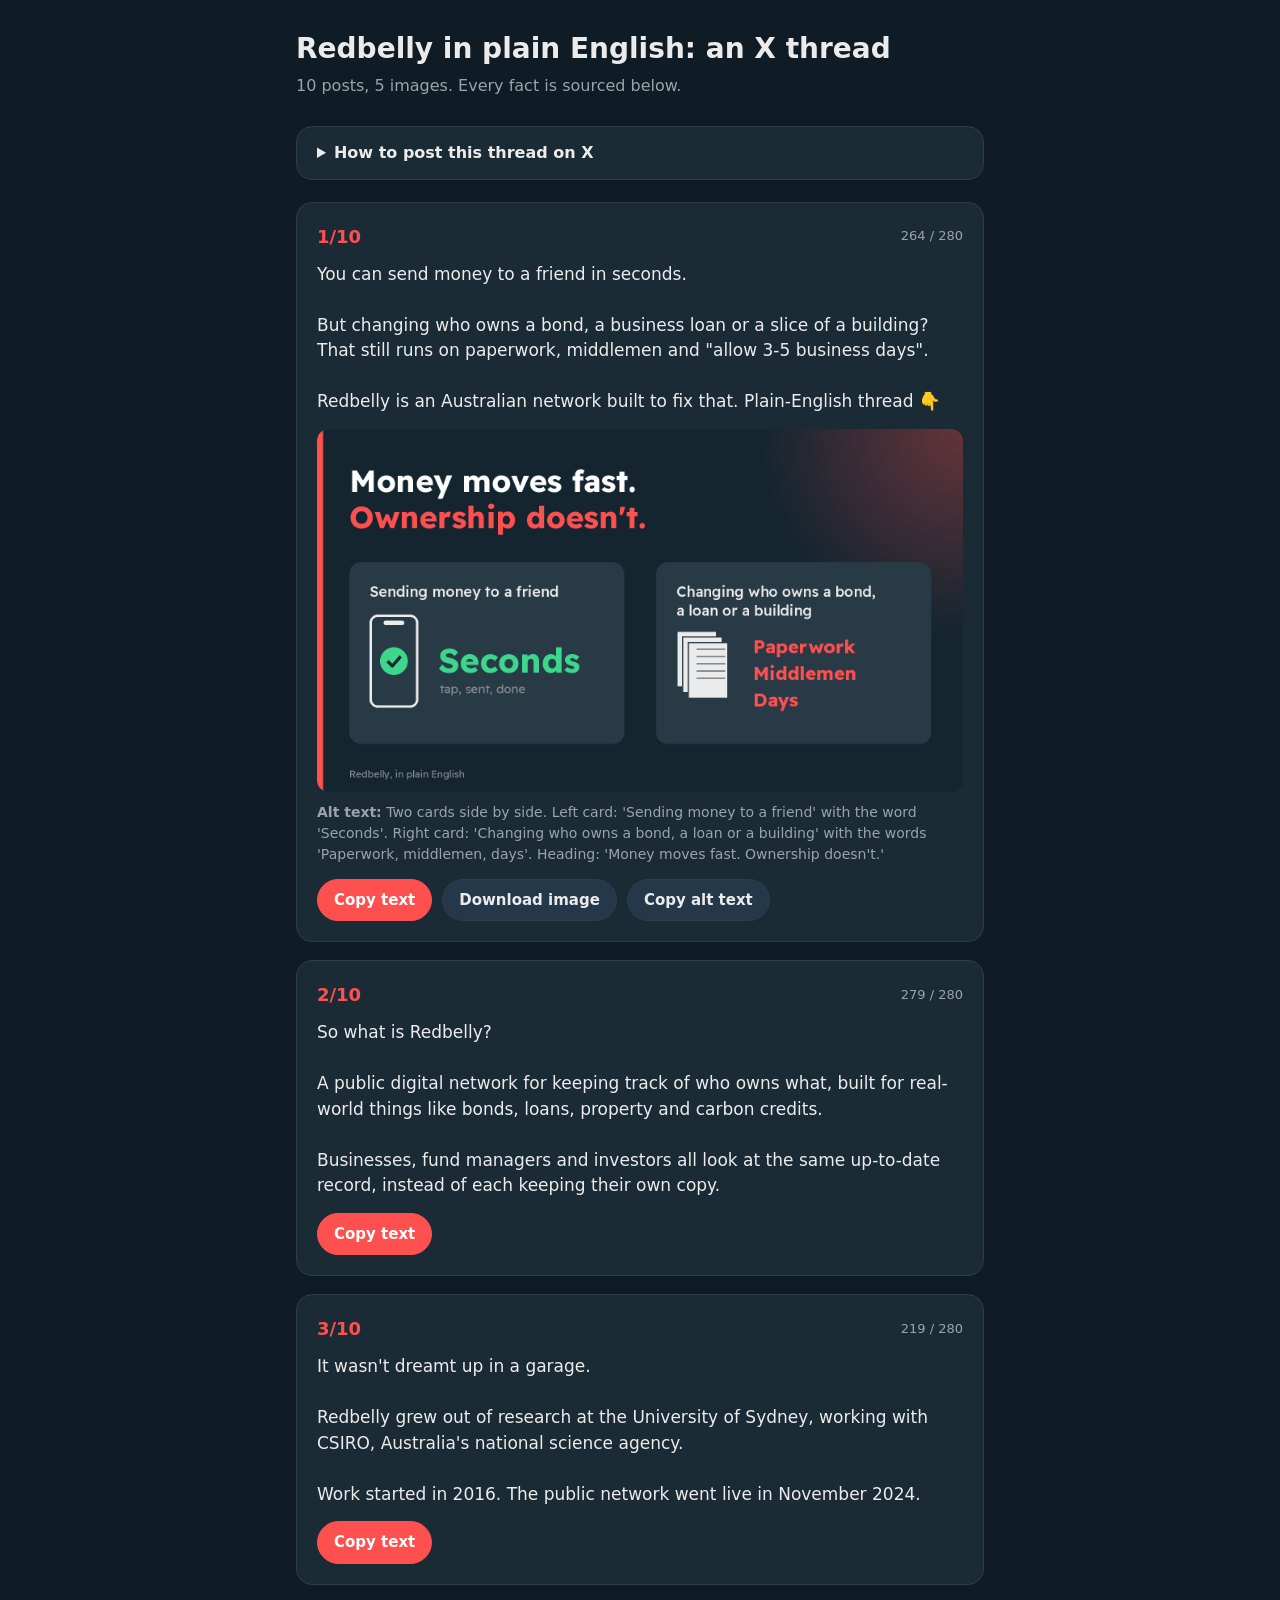
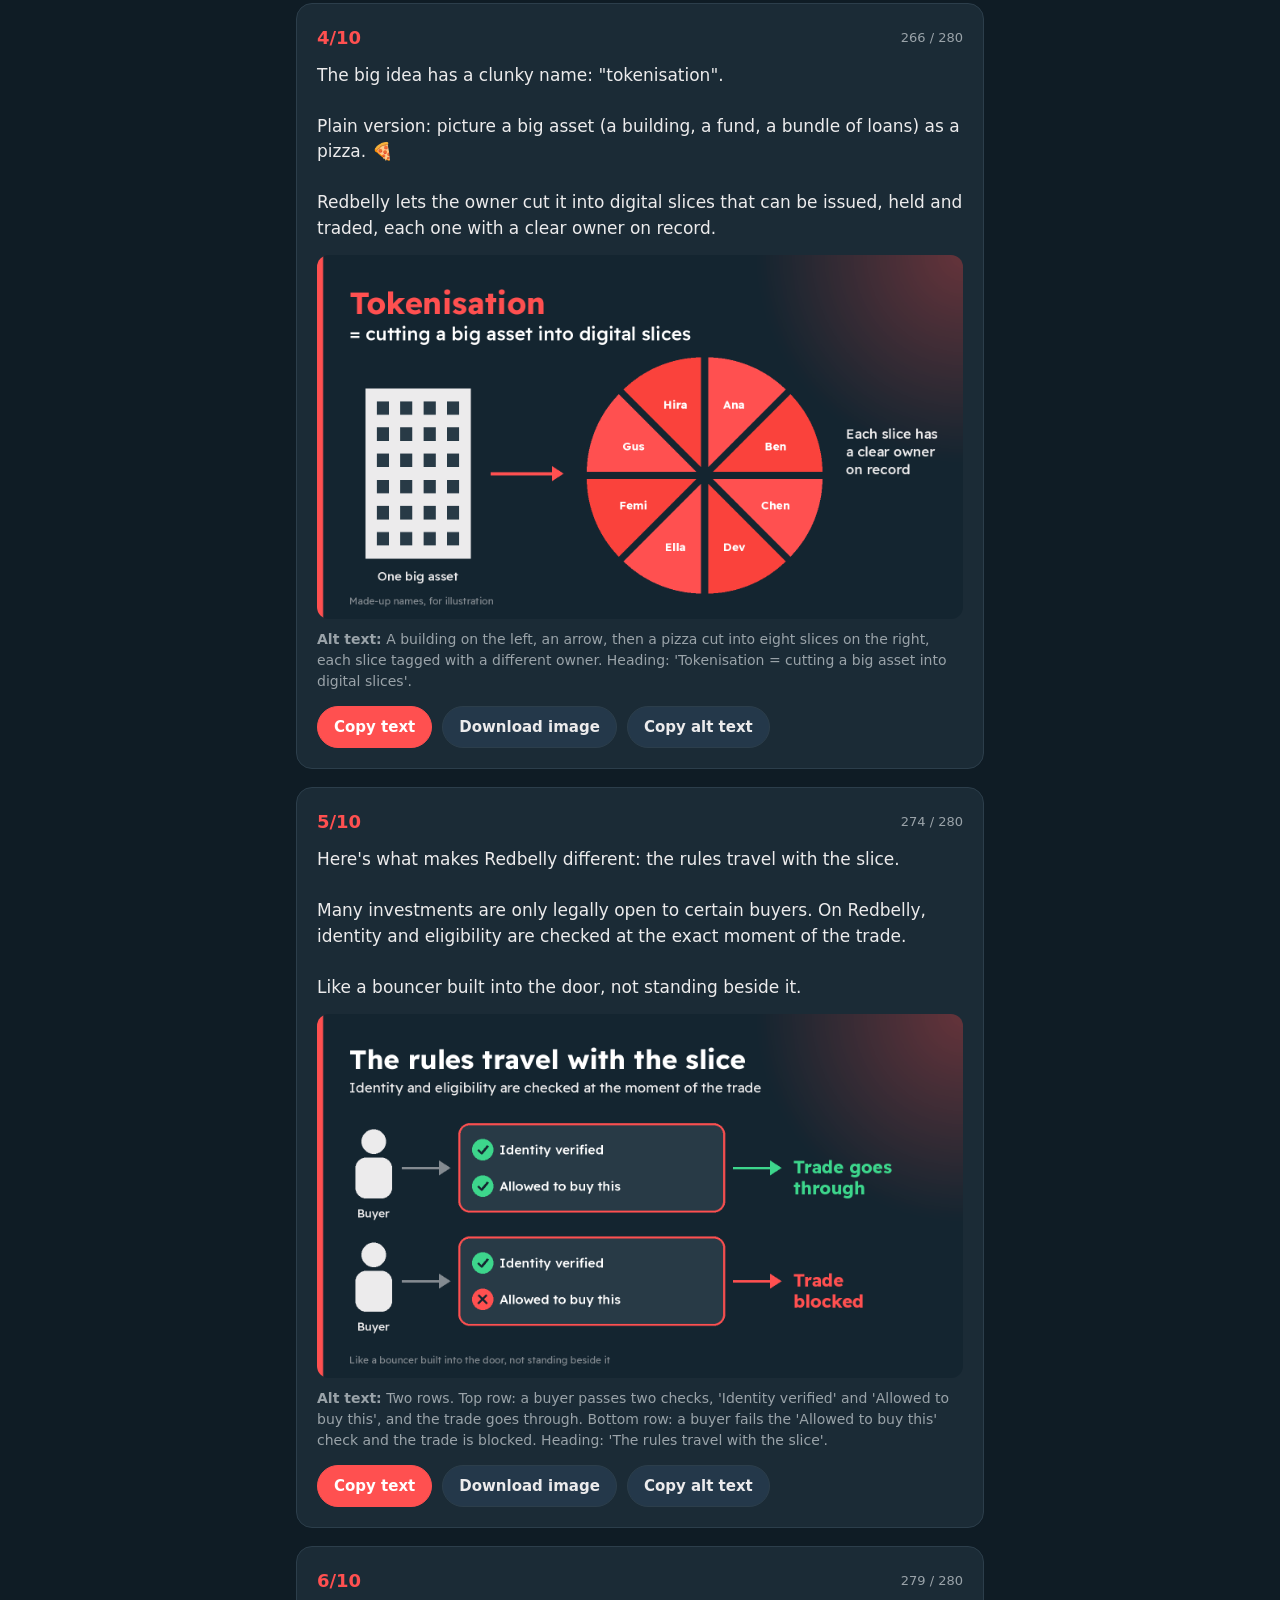
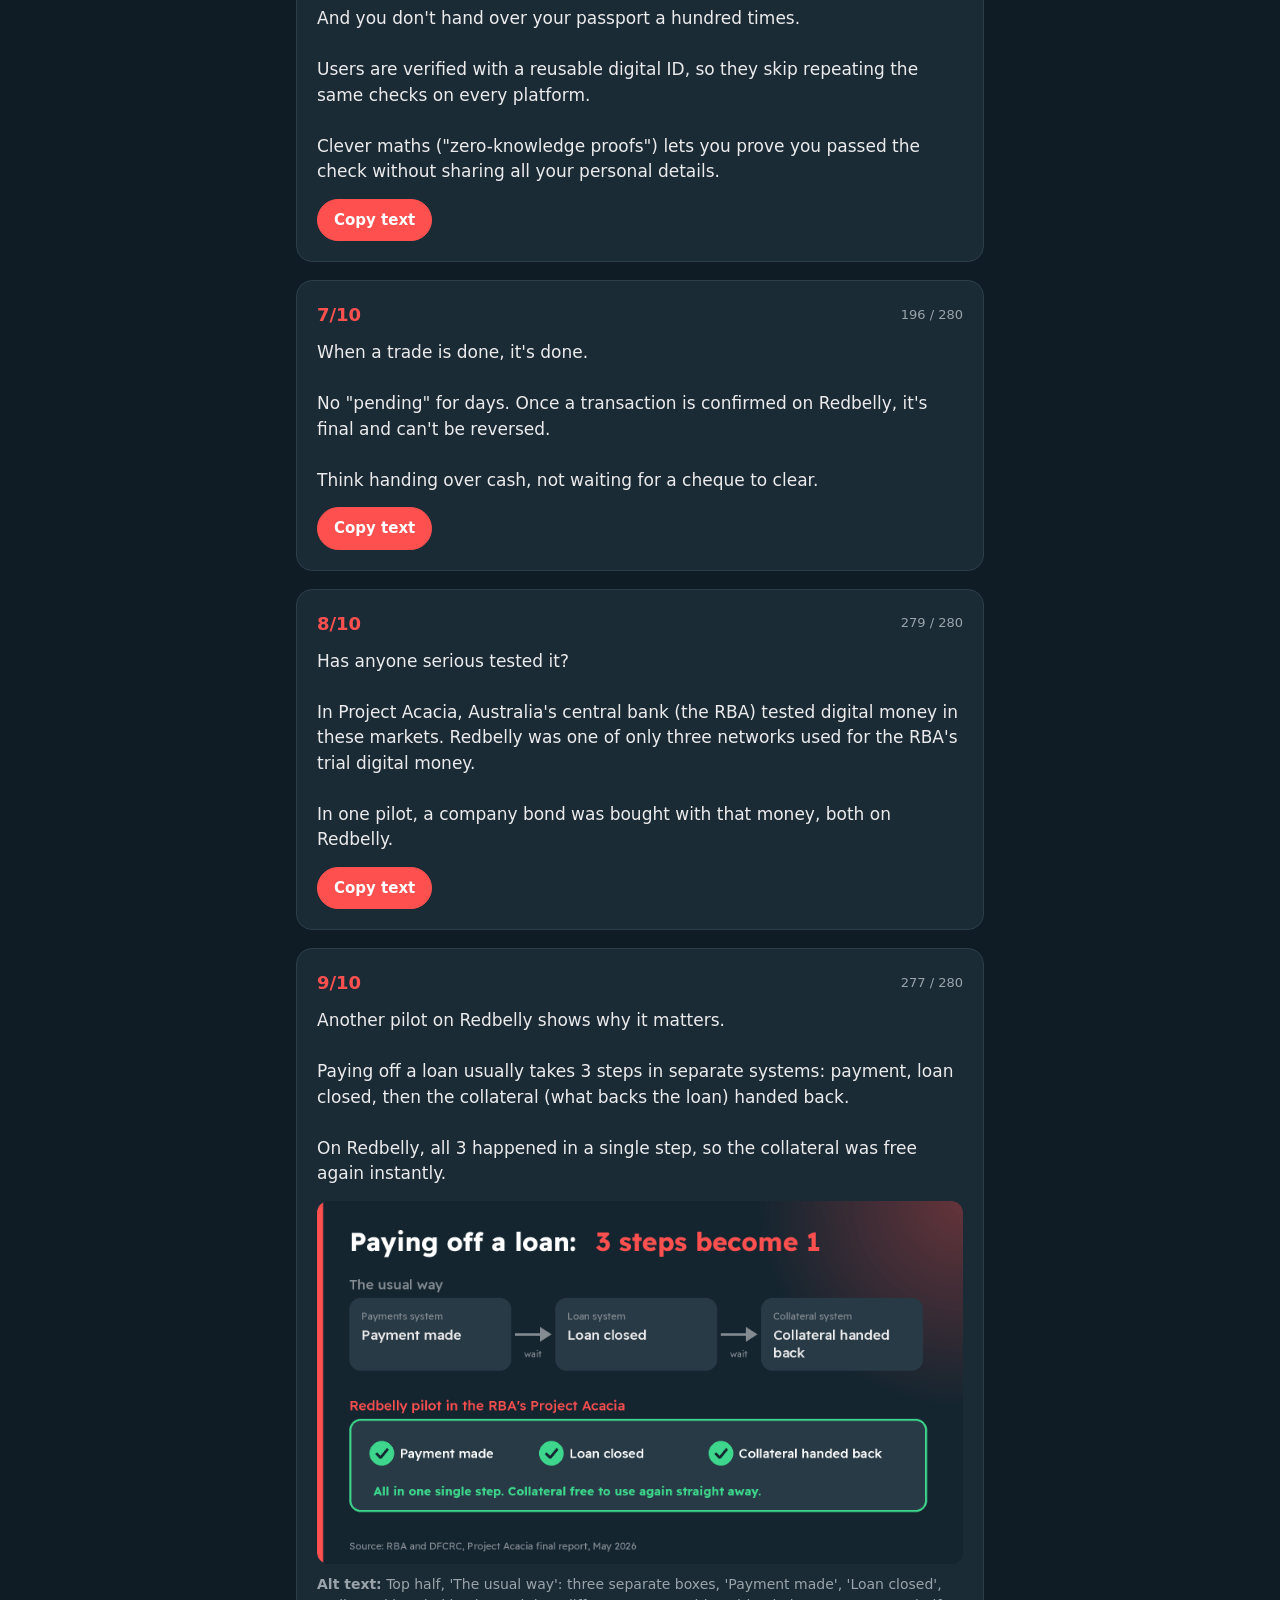
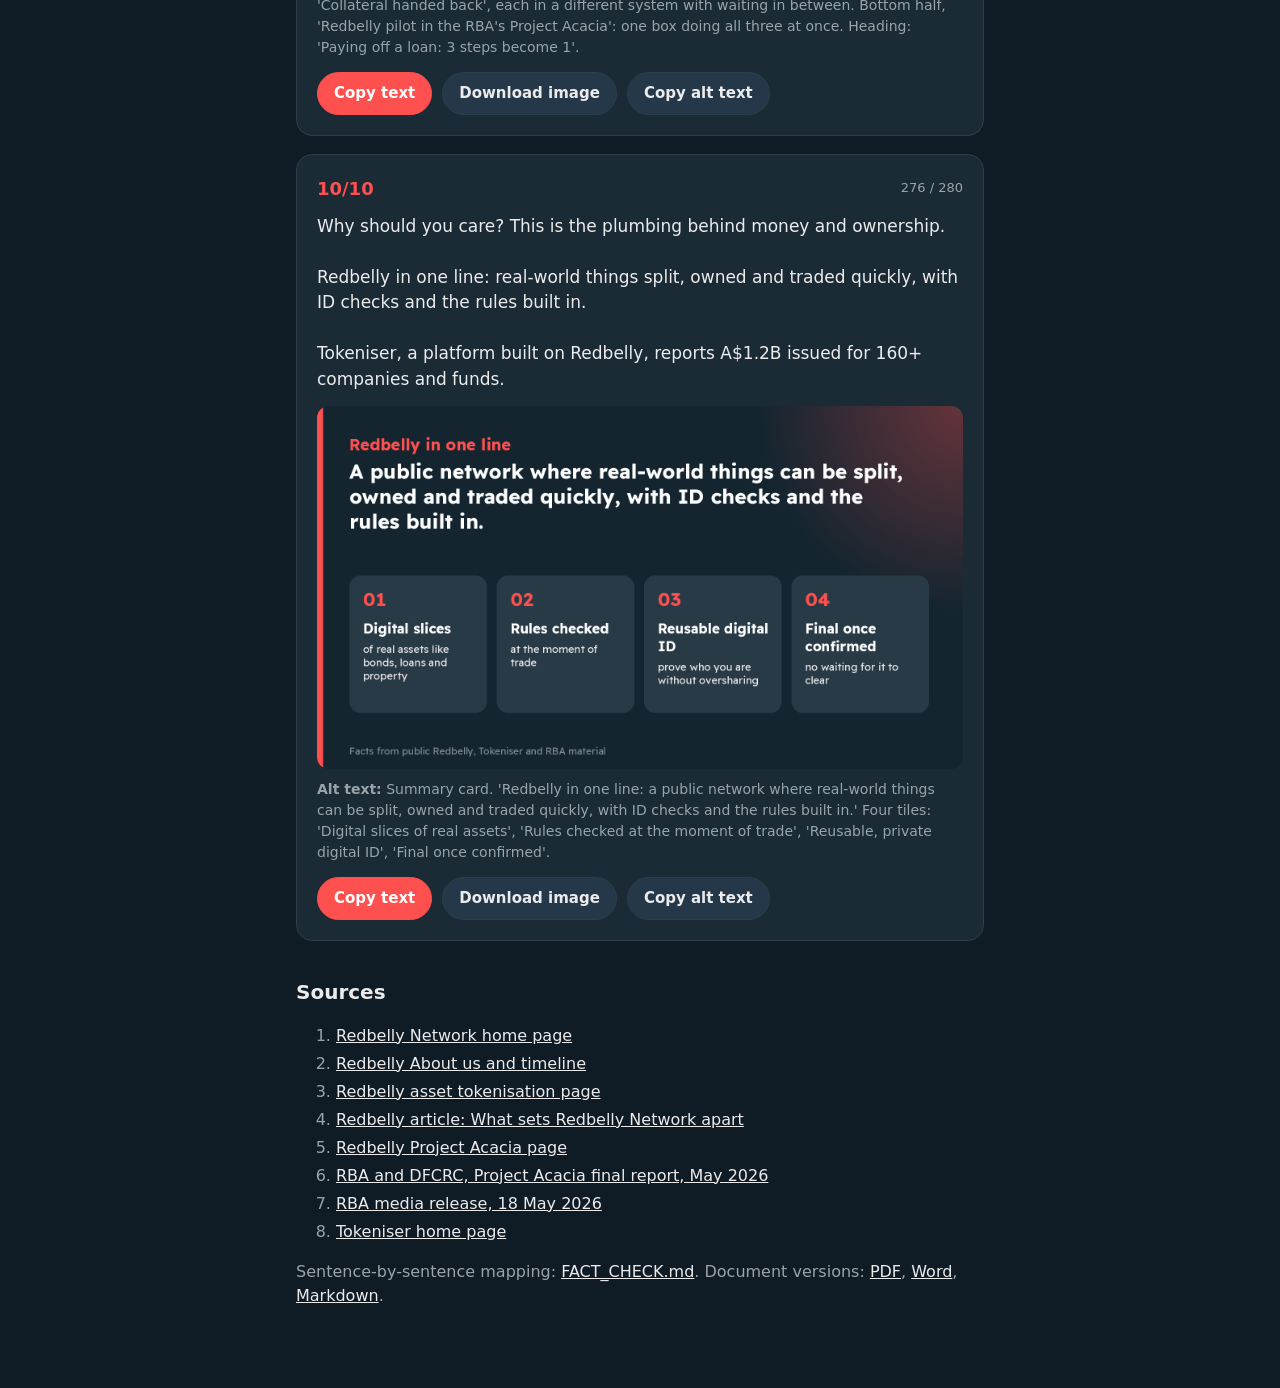
==== index.html @ 5d4e81d8 "Add web page for the thread with copy buttons and image downloads" ====
<!doctype html>
<html lang="en"><head><meta charset="utf-8">
<meta name="viewport" content="width=device-width,initial-scale=1">
<meta name="robots" content="noindex">
<title>Redbelly in Plain English</title>
<meta name="description" content="A 10-post X thread explaining Redbelly in everyday language.">
<style>
:root{--bg:#0f1c25;--card:#1b2b36;--line:#2c3e4b;--text:#ecebec;--muted:#9aa3a9;
--red:#ff5050;--green:#3dd68c;color-scheme:dark}
*{box-sizing:border-box}
body{margin:0;background:var(--bg);color:var(--text);
font:16px/1.5 system-ui,-apple-system,"Segoe UI",Roboto,sans-serif}
main{max-width:720px;margin:0 auto;padding:32px 16px 64px}
h1{font-size:28px;line-height:1.2;margin:0 0 8px}
.lead{color:var(--muted);margin:0 0 28px}
ol.steps{color:var(--muted);margin:0 0 28px;padding-left:20px}
article{background:var(--card);border:1px solid var(--line);border-radius:16px;
padding:20px;margin:0 0 18px}
header{display:flex;justify-content:space-between;align-items:center;gap:12px;
margin-bottom:12px}
.num{color:var(--red);font-weight:700;font-size:18px}
.count{color:var(--muted);font-size:13px;font-variant-numeric:tabular-nums}
.text{white-space:pre-wrap;margin:0 0 14px;font-size:17px}
img{width:100%;height:auto;border-radius:12px;display:block;margin:0 0 10px}
.alt{color:var(--muted);font-size:14px;margin:0 0 14px}
.btns{display:flex;flex-wrap:wrap;gap:10px}
button,a.btn{font:inherit;font-size:15px;font-weight:600;cursor:pointer;
border-radius:999px;padding:9px 16px;border:1px solid var(--line);
background:#24384a;color:var(--text);text-decoration:none}
button.primary{background:var(--red);border-color:var(--red);color:#fff}
button.done{background:var(--green);border-color:var(--green);color:#0f1c25}
.how{background:var(--card);border:1px solid var(--line);border-radius:16px;
padding:14px 20px;margin:0 0 22px;color:var(--muted)}
.how summary{cursor:pointer;color:var(--text);font-weight:600}
.sources{margin-top:36px;color:var(--muted)}
.sources h2{color:var(--text);font-size:20px}
.sources a{color:var(--text)}
.sources li{margin:4px 0;overflow-wrap:anywhere}
</style></head>
<body><main>
<h1>Redbelly in plain English: an X thread</h1>
<p class="lead">10 posts, 5 images. Every fact is sourced below.</p>
<details class="how"><summary>How to post this thread on X</summary>
<ol>
<li>Press <strong>Copy text</strong> and paste it into a new post (post 1) or a reply to the previous post (posts 2-10).</li>
<li>Where a post has an image, press <strong>Download image</strong> and attach it to that post.</li>
<li>On the image in X, choose <strong>Add description</strong> and paste the alt text.</li>
</ol></details>
<article id="post-1"><header><span class="num">1/10</span><span class="count">264 / 280</span></header><p class="text">You can send money to a friend in seconds.

But changing who owns a bond, a business loan or a slice of a building? That still runs on paperwork, middlemen and &quot;allow 3-5 business days&quot;.

Redbelly is an Australian network built to fix that. Plain-English thread 👇</p><img src="entry/images/01-money-fast-ownership-slow.png" alt="Two cards side by side. Left card: &#x27;Sending money to a friend&#x27; with the word &#x27;Seconds&#x27;. Right card: &#x27;Changing who owns a bond, a loan or a building&#x27; with the words &#x27;Paperwork, middlemen, days&#x27;. Heading: &#x27;Money moves fast. Ownership doesn&#x27;t.&#x27;" width="1600" height="900" loading="lazy"><p class="alt"><strong>Alt text:</strong> Two cards side by side. Left card: &#x27;Sending money to a friend&#x27; with the word &#x27;Seconds&#x27;. Right card: &#x27;Changing who owns a bond, a loan or a building&#x27; with the words &#x27;Paperwork, middlemen, days&#x27;. Heading: &#x27;Money moves fast. Ownership doesn&#x27;t.&#x27;</p><div class="btns"><button class="primary" data-copy="0" data-field="text">Copy text</button><a class="btn" href="entry/images/01-money-fast-ownership-slow.png" download>Download image</a><button data-copy="0" data-field="alt">Copy alt text</button></div></article><article id="post-2"><header><span class="num">2/10</span><span class="count">279 / 280</span></header><p class="text">So what is Redbelly?

A public digital network for keeping track of who owns what, built for real-world things like bonds, loans, property and carbon credits.

Businesses, fund managers and investors all look at the same up-to-date record, instead of each keeping their own copy.</p><div class="btns"><button class="primary" data-copy="1" data-field="text">Copy text</button></div></article><article id="post-3"><header><span class="num">3/10</span><span class="count">219 / 280</span></header><p class="text">It wasn&#x27;t dreamt up in a garage.

Redbelly grew out of research at the University of Sydney, working with CSIRO, Australia&#x27;s national science agency.

Work started in 2016. The public network went live in November 2024.</p><div class="btns"><button class="primary" data-copy="2" data-field="text">Copy text</button></div></article><article id="post-4"><header><span class="num">4/10</span><span class="count">266 / 280</span></header><p class="text">The big idea has a clunky name: &quot;tokenisation&quot;.

Plain version: picture a big asset (a building, a fund, a bundle of loans) as a pizza. 🍕

Redbelly lets the owner cut it into digital slices that can be issued, held and traded, each one with a clear owner on record.</p><img src="entry/images/02-pizza-slices.png" alt="A building on the left, an arrow, then a pizza cut into eight slices on the right, each slice tagged with a different owner. Heading: &#x27;Tokenisation = cutting a big asset into digital slices&#x27;." width="1600" height="900" loading="lazy"><p class="alt"><strong>Alt text:</strong> A building on the left, an arrow, then a pizza cut into eight slices on the right, each slice tagged with a different owner. Heading: &#x27;Tokenisation = cutting a big asset into digital slices&#x27;.</p><div class="btns"><button class="primary" data-copy="3" data-field="text">Copy text</button><a class="btn" href="entry/images/02-pizza-slices.png" download>Download image</a><button data-copy="3" data-field="alt">Copy alt text</button></div></article><article id="post-5"><header><span class="num">5/10</span><span class="count">274 / 280</span></header><p class="text">Here&#x27;s what makes Redbelly different: the rules travel with the slice.

Many investments are only legally open to certain buyers. On Redbelly, identity and eligibility are checked at the exact moment of the trade.

Like a bouncer built into the door, not standing beside it.</p><img src="entry/images/03-bouncer-in-the-door.png" alt="Two rows. Top row: a buyer passes two checks, &#x27;Identity verified&#x27; and &#x27;Allowed to buy this&#x27;, and the trade goes through. Bottom row: a buyer fails the &#x27;Allowed to buy this&#x27; check and the trade is blocked. Heading: &#x27;The rules travel with the slice&#x27;." width="1600" height="900" loading="lazy"><p class="alt"><strong>Alt text:</strong> Two rows. Top row: a buyer passes two checks, &#x27;Identity verified&#x27; and &#x27;Allowed to buy this&#x27;, and the trade goes through. Bottom row: a buyer fails the &#x27;Allowed to buy this&#x27; check and the trade is blocked. Heading: &#x27;The rules travel with the slice&#x27;.</p><div class="btns"><button class="primary" data-copy="4" data-field="text">Copy text</button><a class="btn" href="entry/images/03-bouncer-in-the-door.png" download>Download image</a><button data-copy="4" data-field="alt">Copy alt text</button></div></article><article id="post-6"><header><span class="num">6/10</span><span class="count">279 / 280</span></header><p class="text">And you don&#x27;t hand over your passport a hundred times.

Users are verified with a reusable digital ID, so they skip repeating the same checks on every platform.

Clever maths (&quot;zero-knowledge proofs&quot;) lets you prove you passed the check without sharing all your personal details.</p><div class="btns"><button class="primary" data-copy="5" data-field="text">Copy text</button></div></article><article id="post-7"><header><span class="num">7/10</span><span class="count">196 / 280</span></header><p class="text">When a trade is done, it&#x27;s done.

No &quot;pending&quot; for days. Once a transaction is confirmed on Redbelly, it&#x27;s final and can&#x27;t be reversed.

Think handing over cash, not waiting for a cheque to clear.</p><div class="btns"><button class="primary" data-copy="6" data-field="text">Copy text</button></div></article><article id="post-8"><header><span class="num">8/10</span><span class="count">279 / 280</span></header><p class="text">Has anyone serious tested it?

In Project Acacia, Australia&#x27;s central bank (the RBA) tested digital money in these markets. Redbelly was one of only three networks used for the RBA&#x27;s trial digital money.

In one pilot, a company bond was bought with that money, both on Redbelly.</p><div class="btns"><button class="primary" data-copy="7" data-field="text">Copy text</button></div></article><article id="post-9"><header><span class="num">9/10</span><span class="count">277 / 280</span></header><p class="text">Another pilot on Redbelly shows why it matters.

Paying off a loan usually takes 3 steps in separate systems: payment, loan closed, then the collateral (what backs the loan) handed back.

On Redbelly, all 3 happened in a single step, so the collateral was free again instantly.</p><img src="entry/images/04-loan-three-steps-to-one.png" alt="Top half, &#x27;The usual way&#x27;: three separate boxes, &#x27;Payment made&#x27;, &#x27;Loan closed&#x27;, &#x27;Collateral handed back&#x27;, each in a different system with waiting in between. Bottom half, &#x27;Redbelly pilot in the RBA&#x27;s Project Acacia&#x27;: one box doing all three at once. Heading: &#x27;Paying off a loan: 3 steps become 1&#x27;." width="1600" height="900" loading="lazy"><p class="alt"><strong>Alt text:</strong> Top half, &#x27;The usual way&#x27;: three separate boxes, &#x27;Payment made&#x27;, &#x27;Loan closed&#x27;, &#x27;Collateral handed back&#x27;, each in a different system with waiting in between. Bottom half, &#x27;Redbelly pilot in the RBA&#x27;s Project Acacia&#x27;: one box doing all three at once. Heading: &#x27;Paying off a loan: 3 steps become 1&#x27;.</p><div class="btns"><button class="primary" data-copy="8" data-field="text">Copy text</button><a class="btn" href="entry/images/04-loan-three-steps-to-one.png" download>Download image</a><button data-copy="8" data-field="alt">Copy alt text</button></div></article><article id="post-10"><header><span class="num">10/10</span><span class="count">276 / 280</span></header><p class="text">Why should you care? This is the plumbing behind money and ownership.

Redbelly in one line: real-world things split, owned and traded quickly, with ID checks and the rules built in.

Tokeniser, a platform built on Redbelly, reports A$1.2B issued for 160+ companies and funds.</p><img src="entry/images/05-one-line-summary.png" alt="Summary card. &#x27;Redbelly in one line: a public network where real-world things can be split, owned and traded quickly, with ID checks and the rules built in.&#x27; Four tiles: &#x27;Digital slices of real assets&#x27;, &#x27;Rules checked at the moment of trade&#x27;, &#x27;Reusable, private digital ID&#x27;, &#x27;Final once confirmed&#x27;." width="1600" height="900" loading="lazy"><p class="alt"><strong>Alt text:</strong> Summary card. &#x27;Redbelly in one line: a public network where real-world things can be split, owned and traded quickly, with ID checks and the rules built in.&#x27; Four tiles: &#x27;Digital slices of real assets&#x27;, &#x27;Rules checked at the moment of trade&#x27;, &#x27;Reusable, private digital ID&#x27;, &#x27;Final once confirmed&#x27;.</p><div class="btns"><button class="primary" data-copy="9" data-field="text">Copy text</button><a class="btn" href="entry/images/05-one-line-summary.png" download>Download image</a><button data-copy="9" data-field="alt">Copy alt text</button></div></article>
<section class="sources"><h2>Sources</h2><ol><li><a href="https://redbelly.network" target="_blank" rel="noopener">Redbelly Network home page</a></li><li><a href="https://redbelly.network/about-us" target="_blank" rel="noopener">Redbelly About us and timeline</a></li><li><a href="https://redbelly.network/asset-tokenisation" target="_blank" rel="noopener">Redbelly asset tokenisation page</a></li><li><a href="https://redbelly.network/blog/what-sets-redbelly-network-apart" target="_blank" rel="noopener">Redbelly article: What sets Redbelly Network apart</a></li><li><a href="https://redbelly.network/projectacacia" target="_blank" rel="noopener">Redbelly Project Acacia page</a></li><li><a href="https://www.rba.gov.au/payments-and-infrastructure/central-bank-digital-currency/pdf/project-acacia-final-report.pdf" target="_blank" rel="noopener">RBA and DFCRC, Project Acacia final report, May 2026</a></li><li><a href="https://www.rba.gov.au/media-releases/2026/mr-26-13.html" target="_blank" rel="noopener">RBA media release, 18 May 2026</a></li><li><a href="https://tokeniser.com" target="_blank" rel="noopener">Tokeniser home page</a></li></ol>
<p>Sentence-by-sentence mapping: <a href="FACT_CHECK.md">FACT_CHECK.md</a>.
Document versions: <a href="entry/Redbelly_Thread.pdf">PDF</a>,
<a href="entry/Redbelly_Thread.docx">Word</a>, <a href="entry/THREAD.md">Markdown</a>.</p></section>
</main><script>const POSTS=[{"text": "You can send money to a friend in seconds.\n\nBut changing who owns a bond, a business loan or a slice of a building? That still runs on paperwork, middlemen and \"allow 3-5 business days\".\n\nRedbelly is an Australian network built to fix that. Plain-English thread \ud83d\udc47", "alt": "Two cards side by side. Left card: 'Sending money to a friend' with the word 'Seconds'. Right card: 'Changing who owns a bond, a loan or a building' with the words 'Paperwork, middlemen, days'. Heading: 'Money moves fast. Ownership doesn't.'"}, {"text": "So what is Redbelly?\n\nA public digital network for keeping track of who owns what, built for real-world things like bonds, loans, property and carbon credits.\n\nBusinesses, fund managers and investors all look at the same up-to-date record, instead of each keeping their own copy.", "alt": ""}, {"text": "It wasn't dreamt up in a garage.\n\nRedbelly grew out of research at the University of Sydney, working with CSIRO, Australia's national science agency.\n\nWork started in 2016. The public network went live in November 2024.", "alt": ""}, {"text": "The big idea has a clunky name: \"tokenisation\".\n\nPlain version: picture a big asset (a building, a fund, a bundle of loans) as a pizza. \ud83c\udf55\n\nRedbelly lets the owner cut it into digital slices that can be issued, held and traded, each one with a clear owner on record.", "alt": "A building on the left, an arrow, then a pizza cut into eight slices on the right, each slice tagged with a different owner. Heading: 'Tokenisation = cutting a big asset into digital slices'."}, {"text": "Here's what makes Redbelly different: the rules travel with the slice.\n\nMany investments are only legally open to certain buyers. On Redbelly, identity and eligibility are checked at the exact moment of the trade.\n\nLike a bouncer built into the door, not standing beside it.", "alt": "Two rows. Top row: a buyer passes two checks, 'Identity verified' and 'Allowed to buy this', and the trade goes through. Bottom row: a buyer fails the 'Allowed to buy this' check and the trade is blocked. Heading: 'The rules travel with the slice'."}, {"text": "And you don't hand over your passport a hundred times.\n\nUsers are verified with a reusable digital ID, so they skip repeating the same checks on every platform.\n\nClever maths (\"zero-knowledge proofs\") lets you prove you passed the check without sharing all your personal details.", "alt": ""}, {"text": "When a trade is done, it's done.\n\nNo \"pending\" for days. Once a transaction is confirmed on Redbelly, it's final and can't be reversed.\n\nThink handing over cash, not waiting for a cheque to clear.", "alt": ""}, {"text": "Has anyone serious tested it?\n\nIn Project Acacia, Australia's central bank (the RBA) tested digital money in these markets. Redbelly was one of only three networks used for the RBA's trial digital money.\n\nIn one pilot, a company bond was bought with that money, both on Redbelly.", "alt": ""}, {"text": "Another pilot on Redbelly shows why it matters.\n\nPaying off a loan usually takes 3 steps in separate systems: payment, loan closed, then the collateral (what backs the loan) handed back.\n\nOn Redbelly, all 3 happened in a single step, so the collateral was free again instantly.", "alt": "Top half, 'The usual way': three separate boxes, 'Payment made', 'Loan closed', 'Collateral handed back', each in a different system with waiting in between. Bottom half, 'Redbelly pilot in the RBA's Project Acacia': one box doing all three at once. Heading: 'Paying off a loan: 3 steps become 1'."}, {"text": "Why should you care? This is the plumbing behind money and ownership.\n\nRedbelly in one line: real-world things split, owned and traded quickly, with ID checks and the rules built in.\n\nTokeniser, a platform built on Redbelly, reports A$1.2B issued for 160+ companies and funds.", "alt": "Summary card. 'Redbelly in one line: a public network where real-world things can be split, owned and traded quickly, with ID checks and the rules built in.' Four tiles: 'Digital slices of real assets', 'Rules checked at the moment of trade', 'Reusable, private digital ID', 'Final once confirmed'."}];
function copyText(btn, text){
  const done = () => { const o = btn.textContent; btn.textContent = 'Copied';
    btn.classList.add('done'); setTimeout(() => { btn.textContent = o;
    btn.classList.remove('done'); }, 1500); };
  if (navigator.clipboard && window.isSecureContext !== false) {
    navigator.clipboard.writeText(text).then(done, () => fallback(text, done));
  } else { fallback(text, done); }
}
function fallback(text, done){
  const t = document.createElement('textarea'); t.value = text;
  t.style.position = 'fixed'; t.style.opacity = '0'; document.body.appendChild(t);
  t.select(); try { document.execCommand('copy'); done(); } catch (e) {}
  t.remove();
}
document.querySelectorAll('[data-copy]').forEach(b =>
  b.addEventListener('click', () => copyText(b, POSTS[+b.dataset.copy][b.dataset.field])));
</script></body></html>
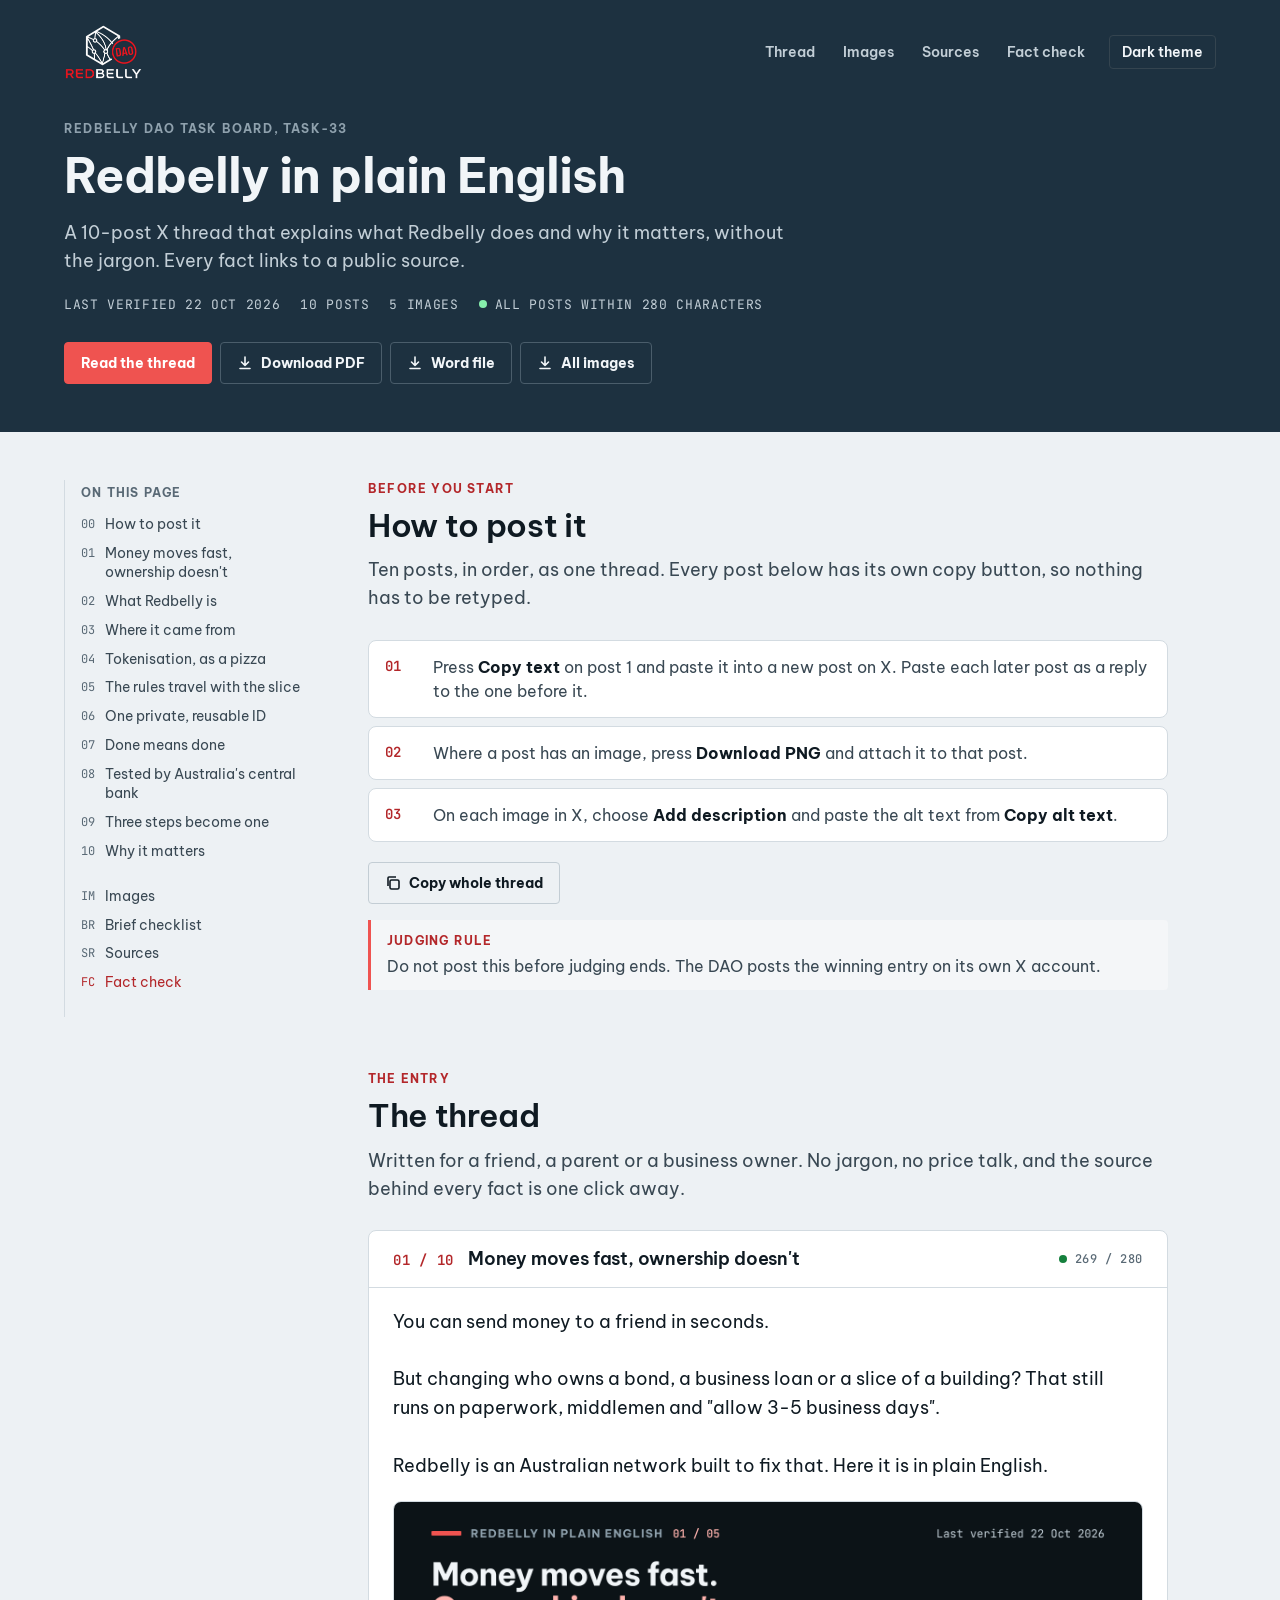
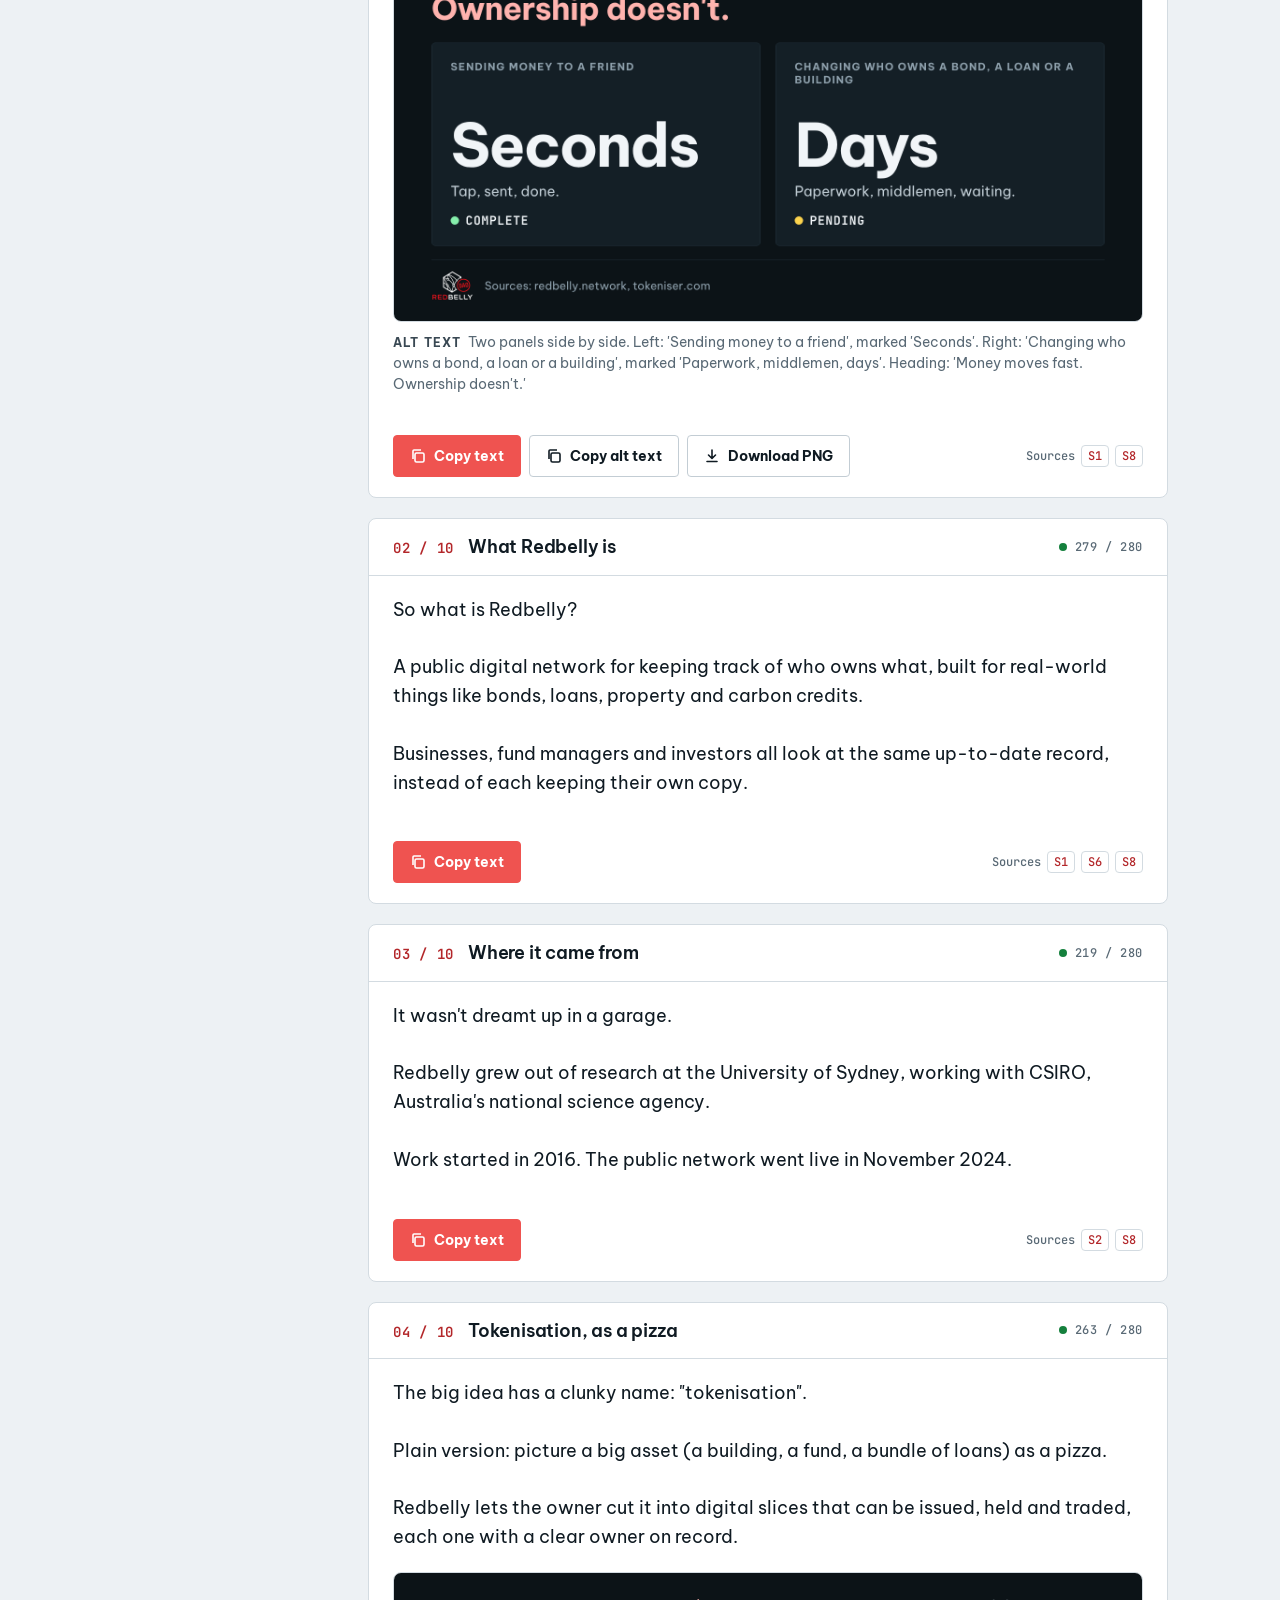
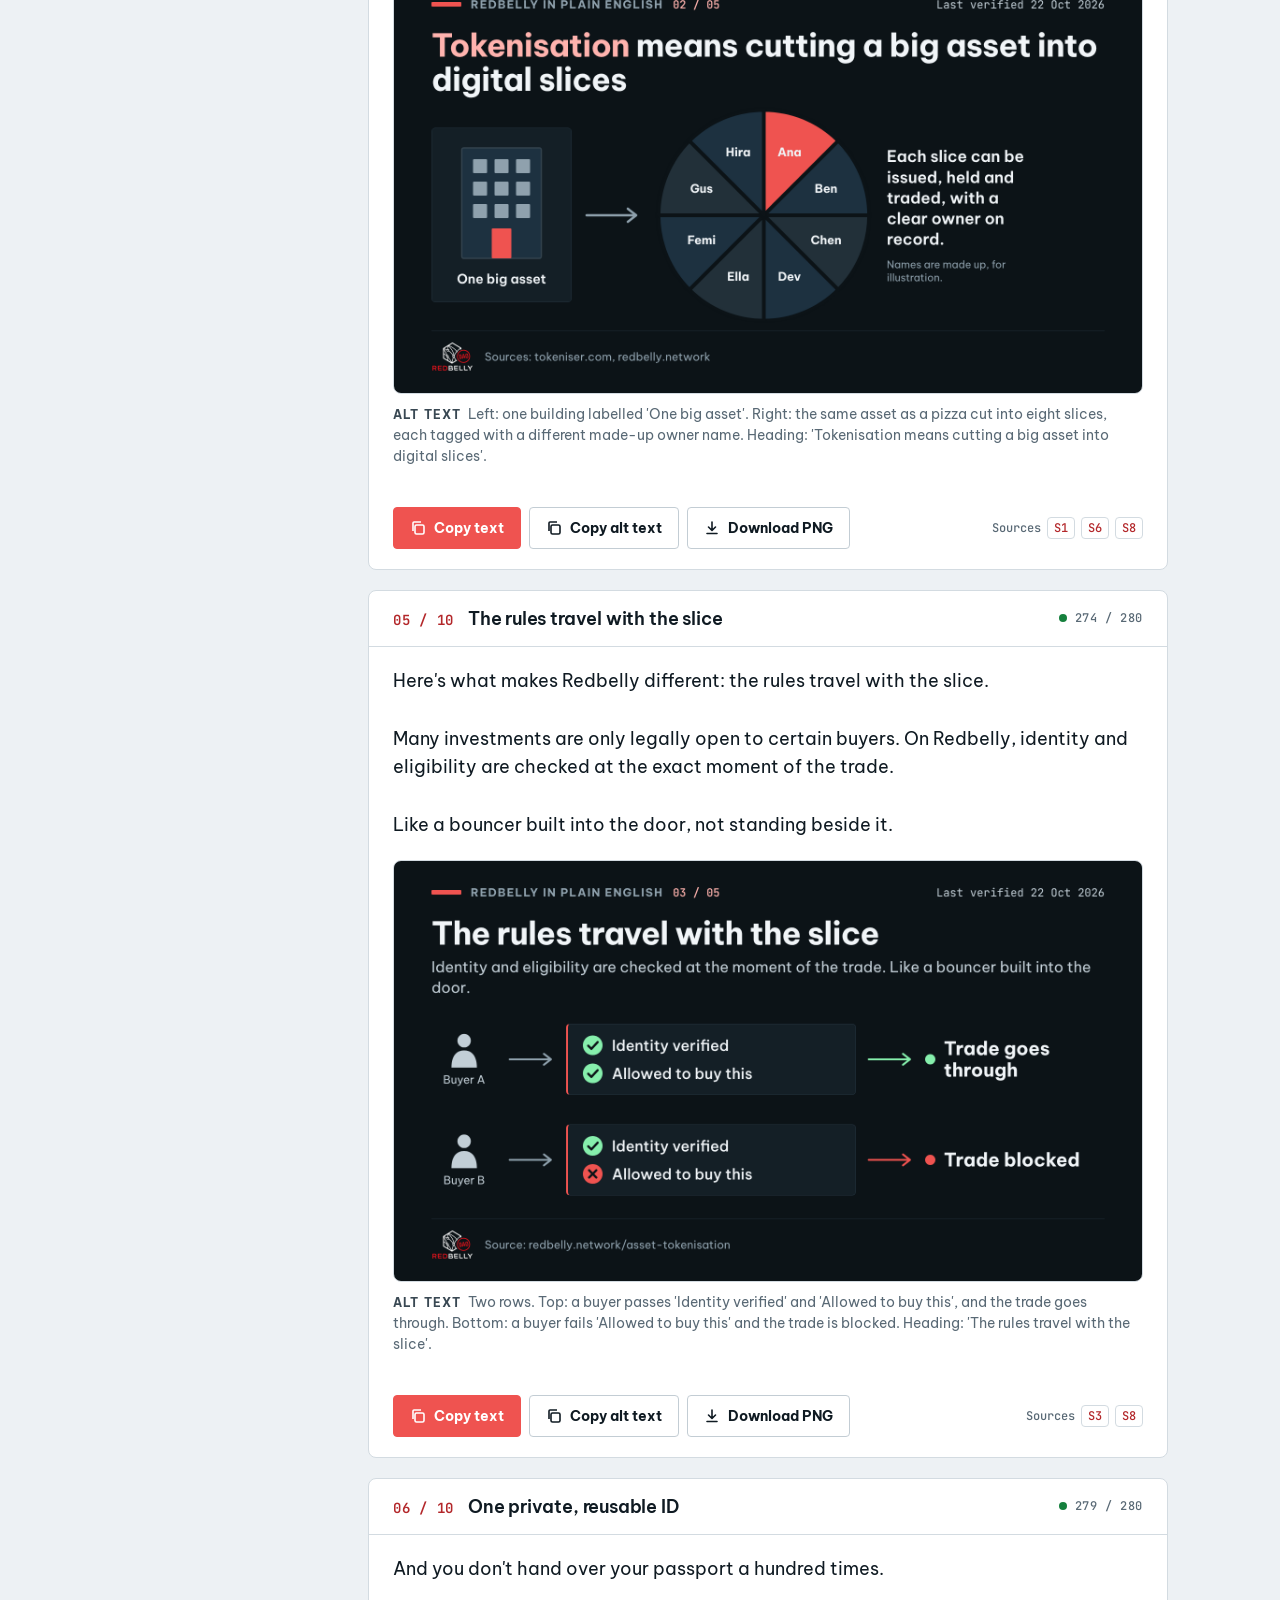
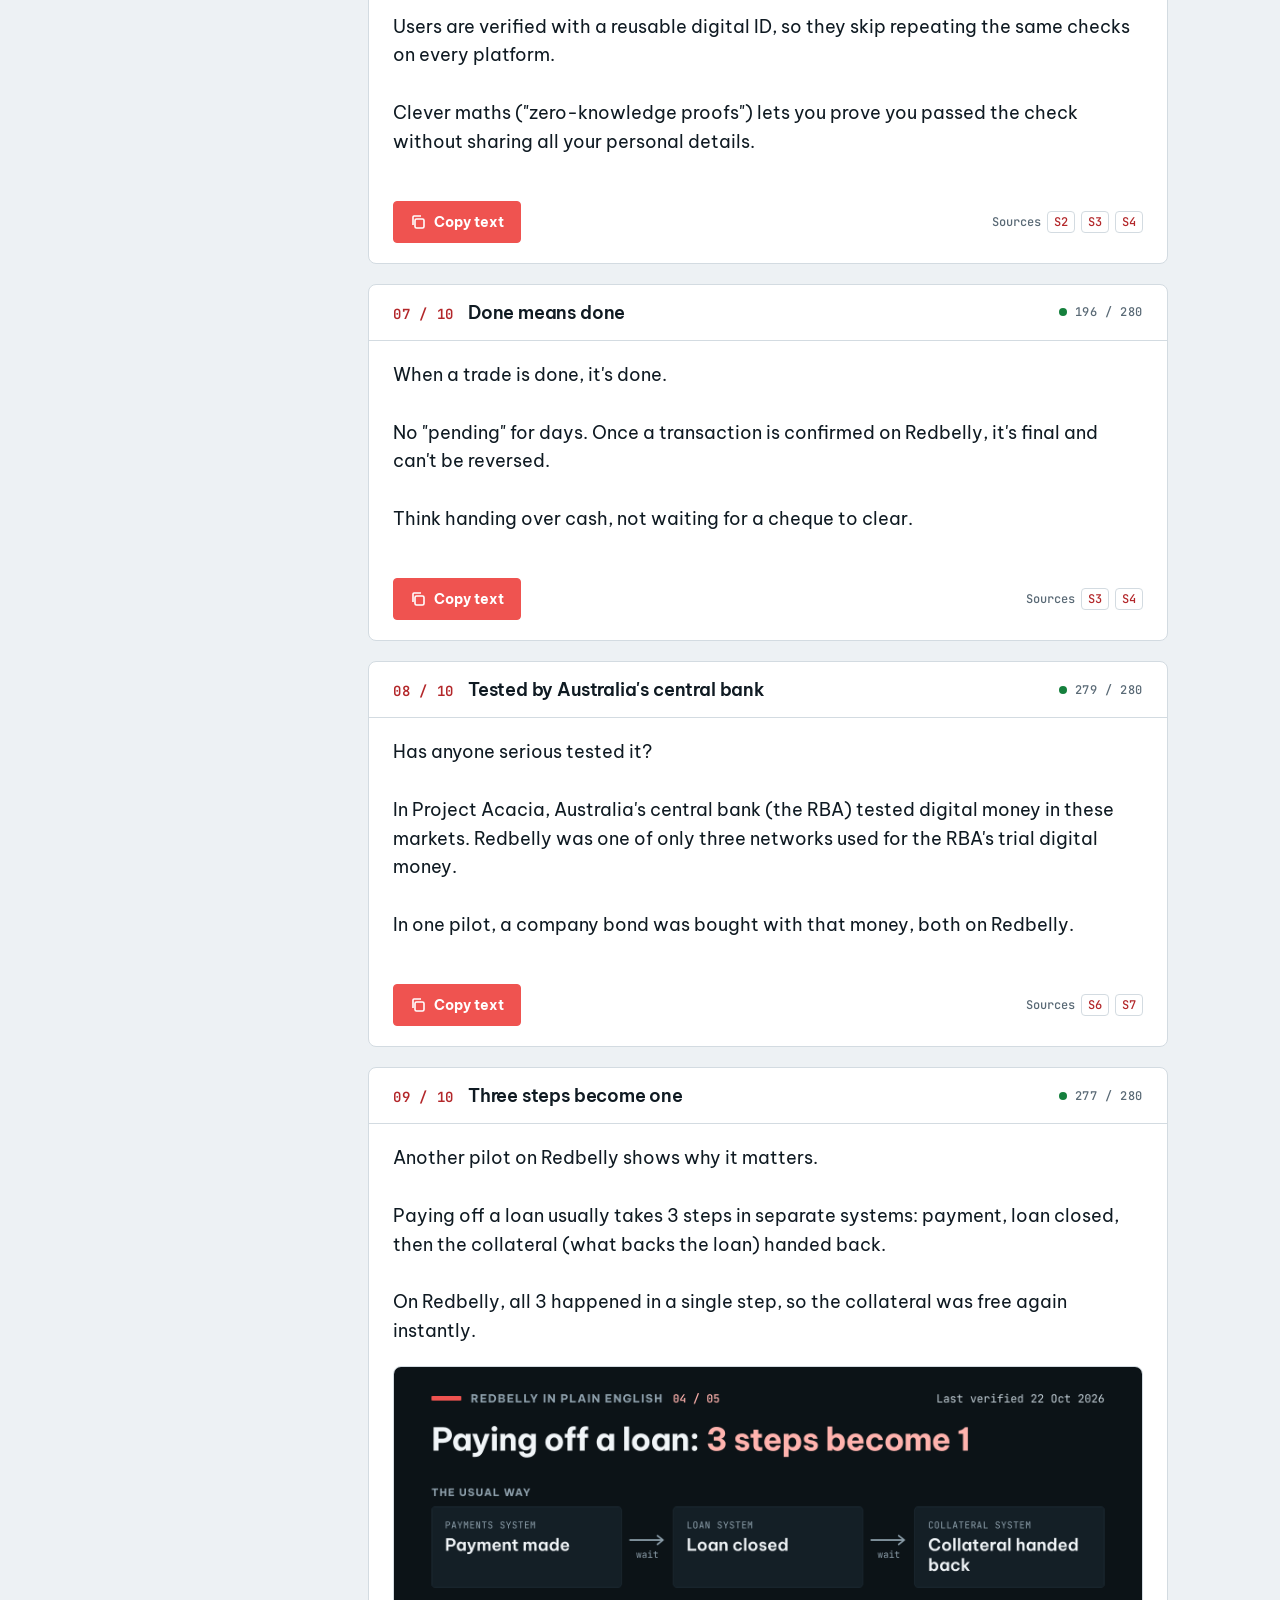
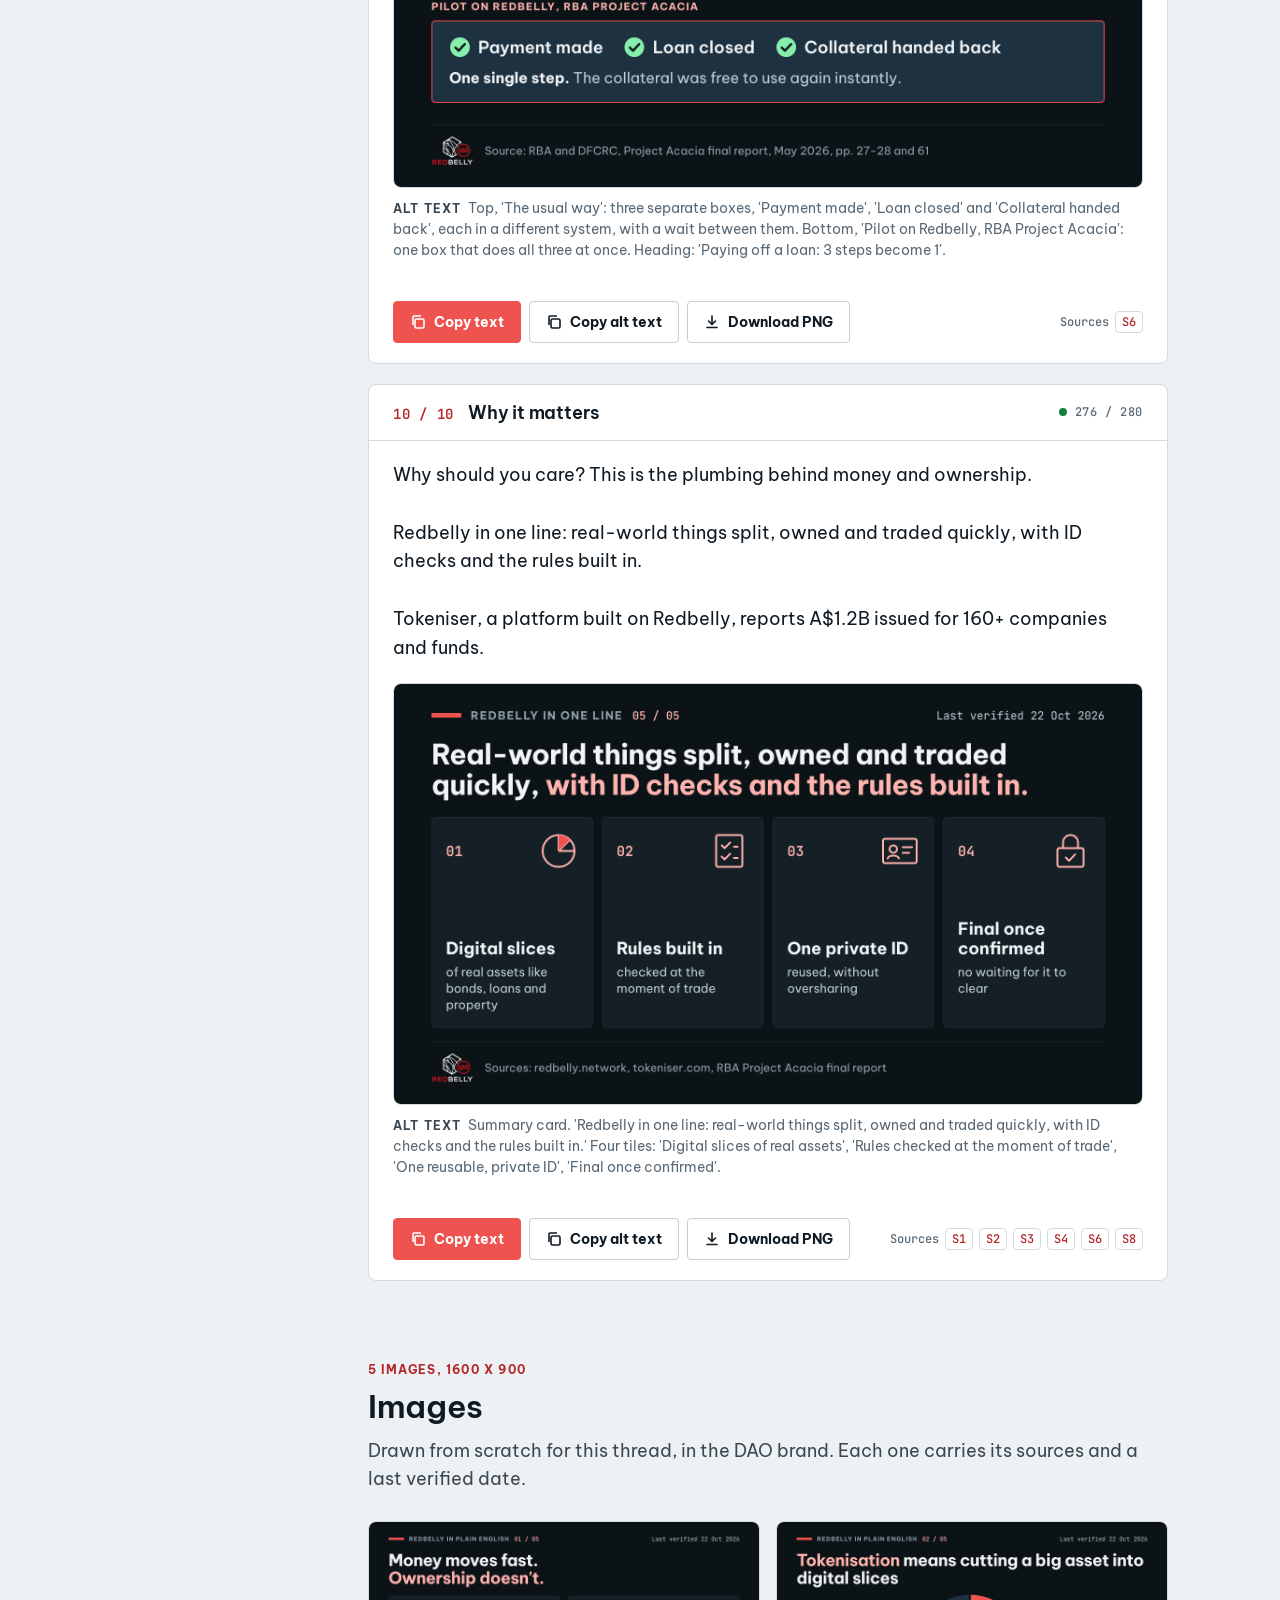
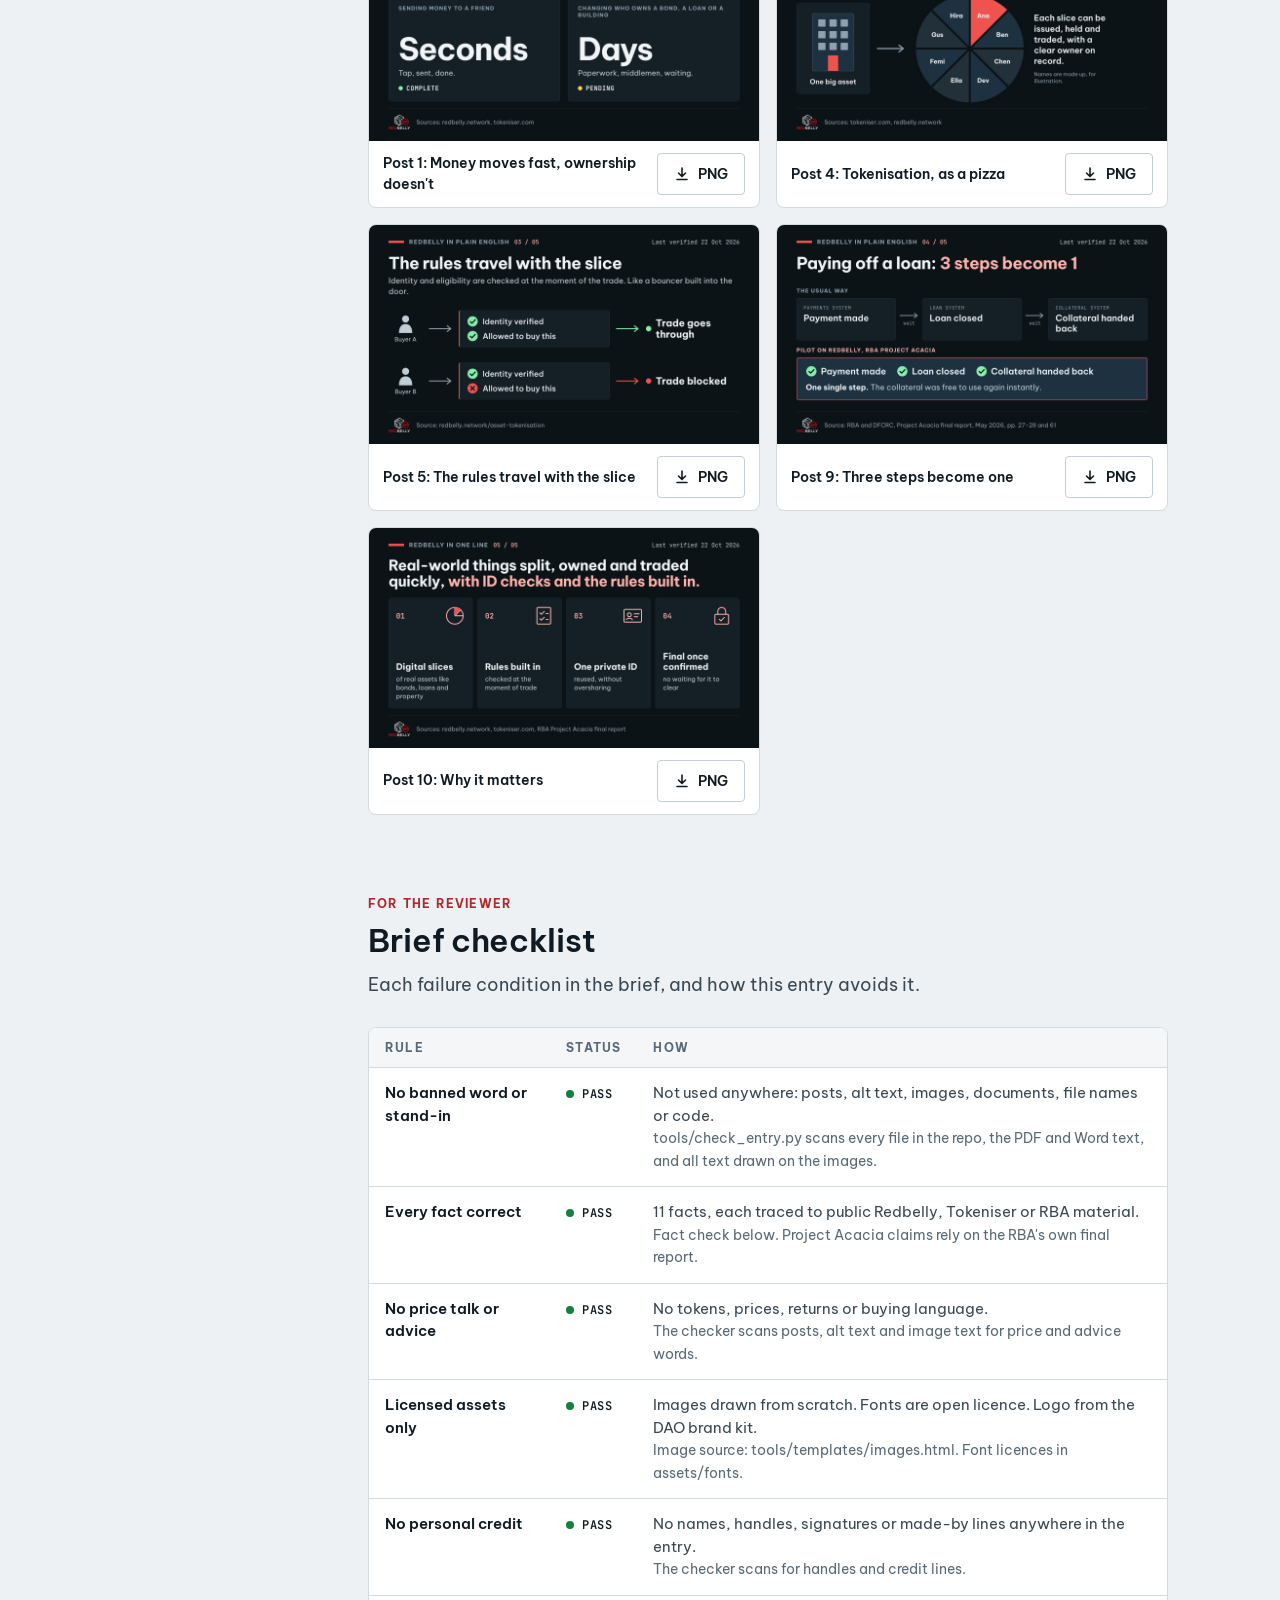
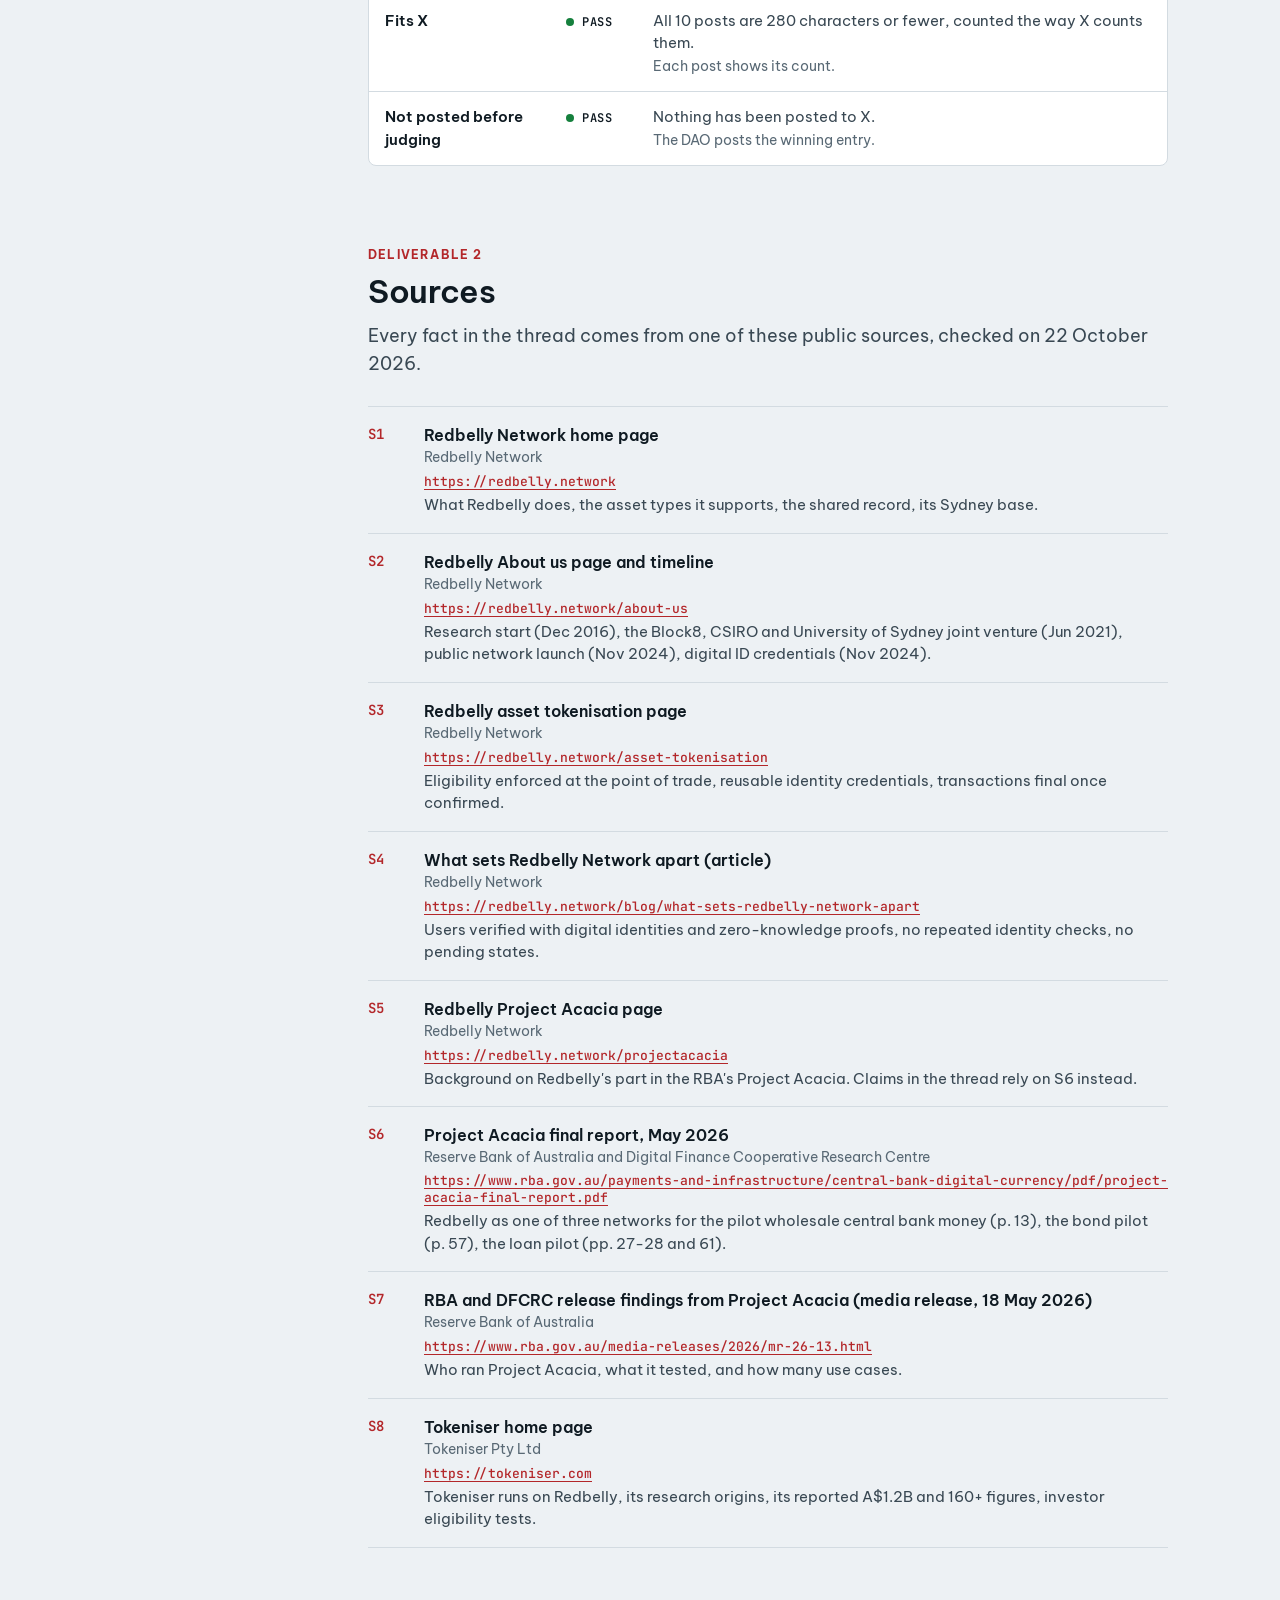
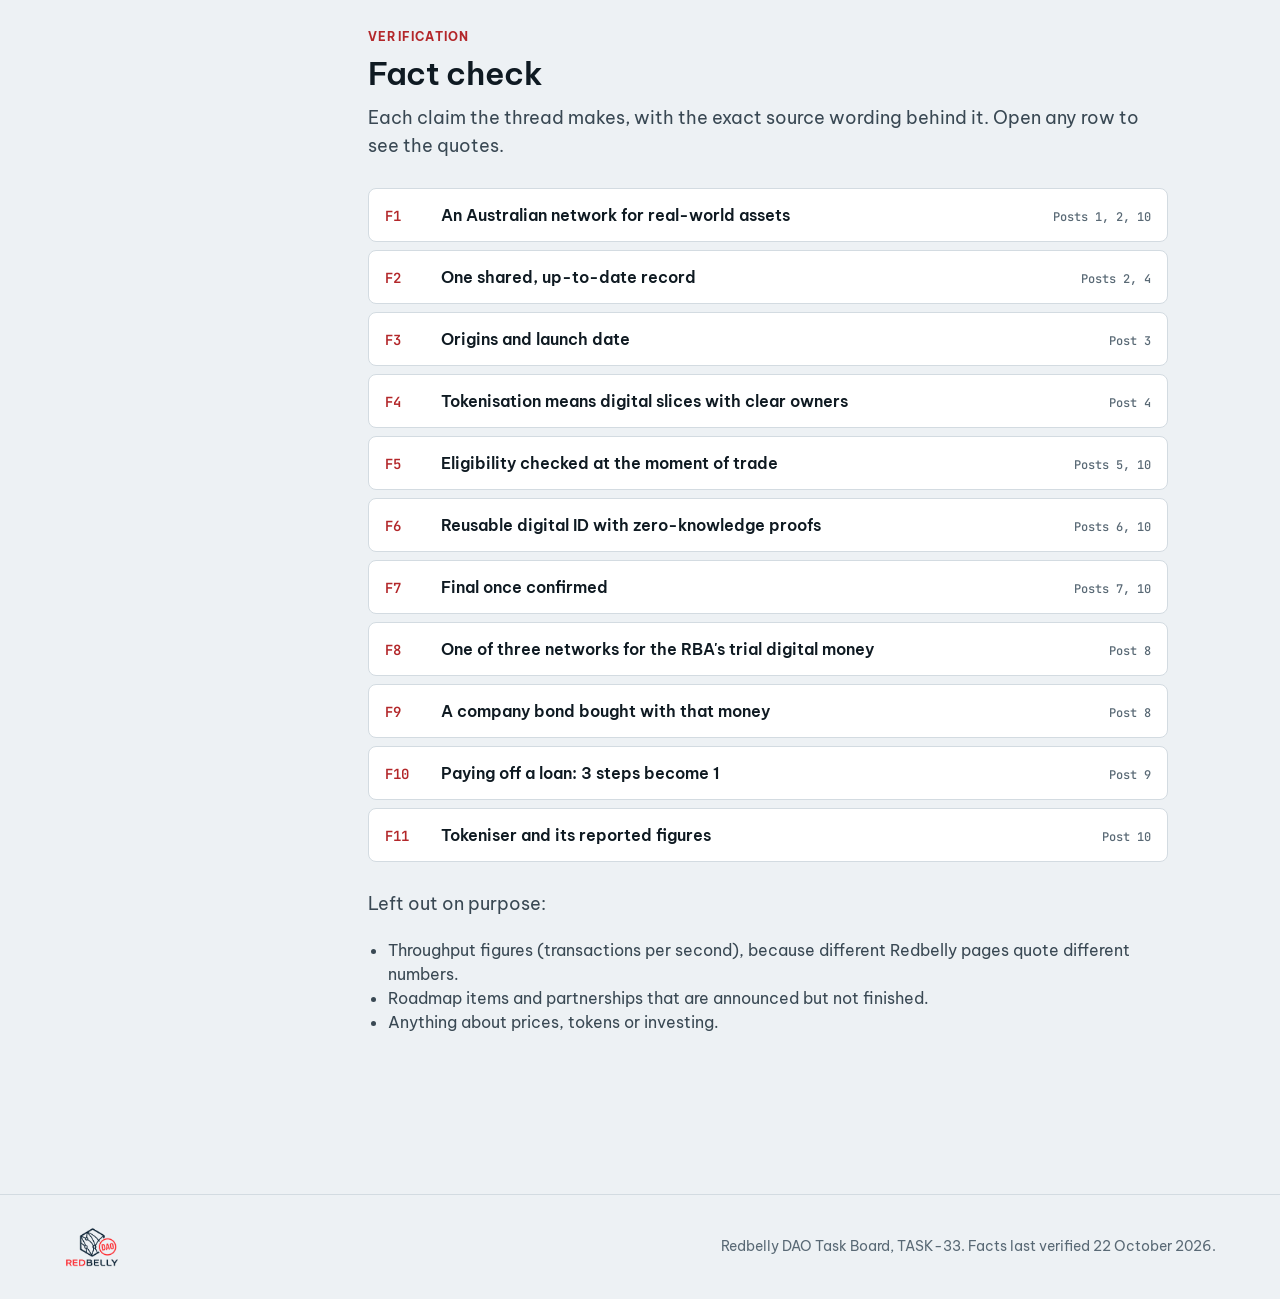
==== commit 53ed1e59: "Rebuild the entry on the DAO Task Board brand kit" ====
--- a/index.html
+++ b/index.html
@@ -1,111 +1,181 @@
 <!doctype html>
-<html lang="en"><head><meta charset="utf-8">
-<meta name="viewport" content="width=device-width,initial-scale=1">
-<meta name="robots" content="noindex">
-<title>Redbelly in Plain English</title>
-<meta name="description" content="A 10-post X thread explaining Redbelly in everyday language.">
-<style>
-:root{--bg:#0f1c25;--card:#1b2b36;--line:#2c3e4b;--text:#ecebec;--muted:#9aa3a9;
---red:#ff5050;--green:#3dd68c;color-scheme:dark}
-*{box-sizing:border-box}
-body{margin:0;background:var(--bg);color:var(--text);
-font:16px/1.5 system-ui,-apple-system,"Segoe UI",Roboto,sans-serif}
-main{max-width:720px;margin:0 auto;padding:32px 16px 64px}
-h1{font-size:28px;line-height:1.2;margin:0 0 8px}
-.lead{color:var(--muted);margin:0 0 28px}
-ol.steps{color:var(--muted);margin:0 0 28px;padding-left:20px}
-article{background:var(--card);border:1px solid var(--line);border-radius:16px;
-padding:20px;margin:0 0 18px}
-header{display:flex;justify-content:space-between;align-items:center;gap:12px;
-margin-bottom:12px}
-.num{color:var(--red);font-weight:700;font-size:18px}
-.count{color:var(--muted);font-size:13px;font-variant-numeric:tabular-nums}
-.text{white-space:pre-wrap;margin:0 0 14px;font-size:17px}
-img{width:100%;height:auto;border-radius:12px;display:block;margin:0 0 10px}
-.alt{color:var(--muted);font-size:14px;margin:0 0 14px}
-.btns{display:flex;flex-wrap:wrap;gap:10px}
-button,a.btn{font:inherit;font-size:15px;font-weight:600;cursor:pointer;
-border-radius:999px;padding:9px 16px;border:1px solid var(--line);
-background:#24384a;color:var(--text);text-decoration:none}
-button.primary{background:var(--red);border-color:var(--red);color:#fff}
-button.done{background:var(--green);border-color:var(--green);color:#0f1c25}
-.how{background:var(--card);border:1px solid var(--line);border-radius:16px;
-padding:14px 20px;margin:0 0 22px;color:var(--muted)}
-.how summary{cursor:pointer;color:var(--text);font-weight:600}
-.sources{margin-top:36px;color:var(--muted)}
-.sources h2{color:var(--text);font-size:20px}
-.sources a{color:var(--text)}
-.sources li{margin:4px 0;overflow-wrap:anywhere}
-</style></head>
-<body><main>
-<h1>Redbelly in plain English: an X thread</h1>
-<p class="lead">10 posts, 5 images. Every fact is sourced below.</p>
-<details class="how"><summary>How to post this thread on X</summary>
-<ol>
-<li>Press <strong>Copy text</strong> and paste it into a new post (post 1) or a reply to the previous post (posts 2-10).</li>
-<li>Where a post has an image, press <strong>Download image</strong> and attach it to that post.</li>
-<li>On the image in X, choose <strong>Add description</strong> and paste the alt text.</li>
-</ol></details>
-<article id="post-1"><header><span class="num">1/10</span><span class="count">264 / 280</span></header><p class="text">You can send money to a friend in seconds.
+<html lang="en">
+<head>
+<meta charset="utf-8">
+<meta name="viewport" content="width=device-width, initial-scale=1">
+<title>Redbelly in plain English</title>
+<meta name="description" content="A 10-post X thread that explains what Redbelly does and why it matters, without the jargon.">
+<meta name="robots" content="noindex, nofollow">
+<meta name="theme-color" content="#1d3140">
+<link rel="icon" href="assets/brand/icon.png">
+<link rel="preload" href="assets/fonts/BeVietnamPro-400.woff2" as="font" type="font/woff2" crossorigin>
+<link rel="preload" href="assets/fonts/BeVietnamPro-700.woff2" as="font" type="font/woff2" crossorigin>
+<link rel="stylesheet" href="assets/site.css">
+<script>try{var t=localStorage.getItem("rb-theme");if(t==="light"||t==="dark")document.documentElement.setAttribute("data-theme",t)}catch(e){}</script>
+</head>
+<body>
+<a class="skip" href="#thread">Skip to the thread</a>
+<header class="hero">
+  <div class="hero-inner">
+    <div class="topbar">
+      <a class="logo" href="#top" aria-label="Redbelly DAO"><img src="assets/brand/dao-logo-on-dark-112.png" alt="Redbelly DAO" width="78" height="56"></a>
+      <nav aria-label="Sections">
+        <a class="navlink" href="#thread">Thread</a>
+        <a class="navlink" href="#images">Images</a>
+        <a class="navlink" href="#sources">Sources</a>
+        <a class="navlink" href="#facts">Fact check</a>
+        <button class="theme-btn" id="theme-btn" type="button">Light theme</button>
+      </nav>
+    </div>
+    <p class="kicker caps" id="top">Redbelly DAO Task Board, TASK-33</p>
+    <h1>Redbelly in plain English</h1>
+    <p class="lead">A 10-post X thread that explains what Redbelly does and why it matters, without the jargon. Every fact links to a public source.</p>
+    <ul class="meta">
+      <li>Last verified 22 Oct 2026</li>
+      <li>10 posts</li>
+      <li>5 images</li>
+      <li><span class="dot"></span>All posts within 280 characters</li>
+    </ul>
+    <div class="actions">
+      <a class="btn primary" href="#thread">Read the thread</a>
+      <a class="btn" href="entry/Redbelly_Thread.pdf"><svg viewBox="0 0 16 16" aria-hidden="true"><path d="M8 2v8M4.5 7 8 10.5 11.5 7M3 13.5h10" fill="none" stroke="currentColor" stroke-width="1.6" stroke-linecap="round" stroke-linejoin="round"/></svg>Download PDF</a>
+      <a class="btn" href="entry/Redbelly_Thread.docx"><svg viewBox="0 0 16 16" aria-hidden="true"><path d="M8 2v8M4.5 7 8 10.5 11.5 7M3 13.5h10" fill="none" stroke="currentColor" stroke-width="1.6" stroke-linecap="round" stroke-linejoin="round"/></svg>Word file</a>
+      <a class="btn" href="entry/redbelly-thread-images.zip"><svg viewBox="0 0 16 16" aria-hidden="true"><path d="M8 2v8M4.5 7 8 10.5 11.5 7M3 13.5h10" fill="none" stroke="currentColor" stroke-width="1.6" stroke-linecap="round" stroke-linejoin="round"/></svg>All images</a>
+    </div>
+  </div>
+</header>
+
+<div class="page">
+  <aside class="toc" aria-label="On this page">
+    <p class="caps">On this page</p>
+    <ol class="toc-posts">
+      <li><a href="#how"><span class="mono">00</span>How to post it</a></li>
+      <li><a href="#post-1"><span class="mono">01</span>Money moves fast, ownership doesn&#x27;t</a></li><li><a href="#post-2"><span class="mono">02</span>What Redbelly is</a></li><li><a href="#post-3"><span class="mono">03</span>Where it came from</a></li><li><a href="#post-4"><span class="mono">04</span>Tokenisation, as a pizza</a></li><li><a href="#post-5"><span class="mono">05</span>The rules travel with the slice</a></li><li><a href="#post-6"><span class="mono">06</span>One private, reusable ID</a></li><li><a href="#post-7"><span class="mono">07</span>Done means done</a></li><li><a href="#post-8"><span class="mono">08</span>Tested by Australia&#x27;s central bank</a></li><li><a href="#post-9"><span class="mono">09</span>Three steps become one</a></li><li><a href="#post-10"><span class="mono">10</span>Why it matters</a></li>
+    </ol>
+    <ol>
+      <li><a href="#images"><span class="mono">IM</span>Images</a></li>
+      <li><a href="#brief"><span class="mono">BR</span>Brief checklist</a></li>
+      <li><a href="#sources"><span class="mono">SR</span>Sources</a></li>
+      <li><a href="#facts"><span class="mono">FC</span>Fact check</a></li>
+    </ol>
+  </aside>
+
+  <main class="content">
+    <section id="how">
+      <p class="section-kicker caps">Before you start</p>
+      <h2>How to post it</h2>
+      <p class="intro">Ten posts, in order, as one thread. Every post below has its own copy button, so nothing has to be retyped.</p>
+      <ol class="steps">
+        <li><span>Press <strong>Copy text</strong> on post 1 and paste it into a new post on X. Paste each later post as a reply to the one before it.</span></li>
+        <li><span>Where a post has an image, press <strong>Download PNG</strong> and attach it to that post.</span></li>
+        <li><span>On each image in X, choose <strong>Add description</strong> and paste the alt text from <strong>Copy alt text</strong>.</span></li>
+      </ol>
+      <button class="btn" data-copy="all"><svg viewBox="0 0 16 16" aria-hidden="true"><rect x="5" y="5" width="9" height="9" rx="1.5" fill="none" stroke="currentColor" stroke-width="1.6"/><path d="M3 11V3a1 1 0 0 1 1-1h7" fill="none" stroke="currentColor" stroke-width="1.6"/></svg><span class="label">Copy whole thread</span></button>
+      <p class="callout"><span class="caps">Judging rule</span>Do not post this before judging ends. The DAO posts the winning entry on its own X account.</p>
+    </section>
+
+    <section id="thread">
+      <p class="section-kicker caps">The entry</p>
+      <h2>The thread</h2>
+      <p class="intro">Written for a friend, a parent or a business owner. No jargon, no price talk, and the source behind every fact is one click away.</p>
+      <div class="thread">
+<article class="post" id="post-1"><div class="post-head"><div class="left"><span class="post-num">01 / 10</span><h3>Money moves fast, ownership doesn&#x27;t</h3></div><span class="count"><span class="dot"></span>269 / 280</span></div><div class="post-body"><p class="post-text">You can send money to a friend in seconds.
 
 But changing who owns a bond, a business loan or a slice of a building? That still runs on paperwork, middlemen and &quot;allow 3-5 business days&quot;.
 
-Redbelly is an Australian network built to fix that. Plain-English thread 👇</p><img src="entry/images/01-money-fast-ownership-slow.png" alt="Two cards side by side. Left card: &#x27;Sending money to a friend&#x27; with the word &#x27;Seconds&#x27;. Right card: &#x27;Changing who owns a bond, a loan or a building&#x27; with the words &#x27;Paperwork, middlemen, days&#x27;. Heading: &#x27;Money moves fast. Ownership doesn&#x27;t.&#x27;" width="1600" height="900" loading="lazy"><p class="alt"><strong>Alt text:</strong> Two cards side by side. Left card: &#x27;Sending money to a friend&#x27; with the word &#x27;Seconds&#x27;. Right card: &#x27;Changing who owns a bond, a loan or a building&#x27; with the words &#x27;Paperwork, middlemen, days&#x27;. Heading: &#x27;Money moves fast. Ownership doesn&#x27;t.&#x27;</p><div class="btns"><button class="primary" data-copy="0" data-field="text">Copy text</button><a class="btn" href="entry/images/01-money-fast-ownership-slow.png" download>Download image</a><button data-copy="0" data-field="alt">Copy alt text</button></div></article><article id="post-2"><header><span class="num">2/10</span><span class="count">279 / 280</span></header><p class="text">So what is Redbelly?
+Redbelly is an Australian network built to fix that. Here it is in plain English.</p><figure><img src="entry/images/01-money-fast-ownership-slow.png" alt="Two panels side by side. Left: &#x27;Sending money to a friend&#x27;, marked &#x27;Seconds&#x27;. Right: &#x27;Changing who owns a bond, a loan or a building&#x27;, marked &#x27;Paperwork, middlemen, days&#x27;. Heading: &#x27;Money moves fast. Ownership doesn&#x27;t.&#x27;" width="1600" height="900" loading="lazy"><figcaption><span class="caps">Alt text</span>Two panels side by side. Left: &#x27;Sending money to a friend&#x27;, marked &#x27;Seconds&#x27;. Right: &#x27;Changing who owns a bond, a loan or a building&#x27;, marked &#x27;Paperwork, middlemen, days&#x27;. Heading: &#x27;Money moves fast. Ownership doesn&#x27;t.&#x27;</figcaption></figure></div><div class="post-foot"><div class="btns"><button class="btn primary" data-copy="text" data-index="0"><svg viewBox="0 0 16 16" aria-hidden="true"><rect x="5" y="5" width="9" height="9" rx="1.5" fill="none" stroke="currentColor" stroke-width="1.6"/><path d="M3 11V3a1 1 0 0 1 1-1h7" fill="none" stroke="currentColor" stroke-width="1.6"/></svg><span class="label">Copy text</span></button><button class="btn" data-copy="alt" data-index="0"><svg viewBox="0 0 16 16" aria-hidden="true"><rect x="5" y="5" width="9" height="9" rx="1.5" fill="none" stroke="currentColor" stroke-width="1.6"/><path d="M3 11V3a1 1 0 0 1 1-1h7" fill="none" stroke="currentColor" stroke-width="1.6"/></svg><span class="label">Copy alt text</span></button><a class="btn" href="entry/images/01-money-fast-ownership-slow.png" download><svg viewBox="0 0 16 16" aria-hidden="true"><path d="M8 2v8M4.5 7 8 10.5 11.5 7M3 13.5h10" fill="none" stroke="currentColor" stroke-width="1.6" stroke-linecap="round" stroke-linejoin="round"/></svg><span class="label">Download PNG</span></a></div><div class="refs">Sources <a href="#s1">S1</a><a href="#s8">S8</a></div></div></article>
+<article class="post" id="post-2"><div class="post-head"><div class="left"><span class="post-num">02 / 10</span><h3>What Redbelly is</h3></div><span class="count"><span class="dot"></span>279 / 280</span></div><div class="post-body"><p class="post-text">So what is Redbelly?
 
 A public digital network for keeping track of who owns what, built for real-world things like bonds, loans, property and carbon credits.
 
-Businesses, fund managers and investors all look at the same up-to-date record, instead of each keeping their own copy.</p><div class="btns"><button class="primary" data-copy="1" data-field="text">Copy text</button></div></article><article id="post-3"><header><span class="num">3/10</span><span class="count">219 / 280</span></header><p class="text">It wasn&#x27;t dreamt up in a garage.
+Businesses, fund managers and investors all look at the same up-to-date record, instead of each keeping their own copy.</p></div><div class="post-foot"><div class="btns"><button class="btn primary" data-copy="text" data-index="1"><svg viewBox="0 0 16 16" aria-hidden="true"><rect x="5" y="5" width="9" height="9" rx="1.5" fill="none" stroke="currentColor" stroke-width="1.6"/><path d="M3 11V3a1 1 0 0 1 1-1h7" fill="none" stroke="currentColor" stroke-width="1.6"/></svg><span class="label">Copy text</span></button></div><div class="refs">Sources <a href="#s1">S1</a><a href="#s6">S6</a><a href="#s8">S8</a></div></div></article>
+<article class="post" id="post-3"><div class="post-head"><div class="left"><span class="post-num">03 / 10</span><h3>Where it came from</h3></div><span class="count"><span class="dot"></span>219 / 280</span></div><div class="post-body"><p class="post-text">It wasn&#x27;t dreamt up in a garage.
 
 Redbelly grew out of research at the University of Sydney, working with CSIRO, Australia&#x27;s national science agency.
 
-Work started in 2016. The public network went live in November 2024.</p><div class="btns"><button class="primary" data-copy="2" data-field="text">Copy text</button></div></article><article id="post-4"><header><span class="num">4/10</span><span class="count">266 / 280</span></header><p class="text">The big idea has a clunky name: &quot;tokenisation&quot;.
+Work started in 2016. The public network went live in November 2024.</p></div><div class="post-foot"><div class="btns"><button class="btn primary" data-copy="text" data-index="2"><svg viewBox="0 0 16 16" aria-hidden="true"><rect x="5" y="5" width="9" height="9" rx="1.5" fill="none" stroke="currentColor" stroke-width="1.6"/><path d="M3 11V3a1 1 0 0 1 1-1h7" fill="none" stroke="currentColor" stroke-width="1.6"/></svg><span class="label">Copy text</span></button></div><div class="refs">Sources <a href="#s2">S2</a><a href="#s8">S8</a></div></div></article>
+<article class="post" id="post-4"><div class="post-head"><div class="left"><span class="post-num">04 / 10</span><h3>Tokenisation, as a pizza</h3></div><span class="count"><span class="dot"></span>263 / 280</span></div><div class="post-body"><p class="post-text">The big idea has a clunky name: &quot;tokenisation&quot;.
 
-Plain version: picture a big asset (a building, a fund, a bundle of loans) as a pizza. 🍕
+Plain version: picture a big asset (a building, a fund, a bundle of loans) as a pizza.
 
-Redbelly lets the owner cut it into digital slices that can be issued, held and traded, each one with a clear owner on record.</p><img src="entry/images/02-pizza-slices.png" alt="A building on the left, an arrow, then a pizza cut into eight slices on the right, each slice tagged with a different owner. Heading: &#x27;Tokenisation = cutting a big asset into digital slices&#x27;." width="1600" height="900" loading="lazy"><p class="alt"><strong>Alt text:</strong> A building on the left, an arrow, then a pizza cut into eight slices on the right, each slice tagged with a different owner. Heading: &#x27;Tokenisation = cutting a big asset into digital slices&#x27;.</p><div class="btns"><button class="primary" data-copy="3" data-field="text">Copy text</button><a class="btn" href="entry/images/02-pizza-slices.png" download>Download image</a><button data-copy="3" data-field="alt">Copy alt text</button></div></article><article id="post-5"><header><span class="num">5/10</span><span class="count">274 / 280</span></header><p class="text">Here&#x27;s what makes Redbelly different: the rules travel with the slice.
+Redbelly lets the owner cut it into digital slices that can be issued, held and traded, each one with a clear owner on record.</p><figure><img src="entry/images/02-pizza-slices.png" alt="Left: one building labelled &#x27;One big asset&#x27;. Right: the same asset as a pizza cut into eight slices, each tagged with a different made-up owner name. Heading: &#x27;Tokenisation means cutting a big asset into digital slices&#x27;." width="1600" height="900" loading="lazy"><figcaption><span class="caps">Alt text</span>Left: one building labelled &#x27;One big asset&#x27;. Right: the same asset as a pizza cut into eight slices, each tagged with a different made-up owner name. Heading: &#x27;Tokenisation means cutting a big asset into digital slices&#x27;.</figcaption></figure></div><div class="post-foot"><div class="btns"><button class="btn primary" data-copy="text" data-index="3"><svg viewBox="0 0 16 16" aria-hidden="true"><rect x="5" y="5" width="9" height="9" rx="1.5" fill="none" stroke="currentColor" stroke-width="1.6"/><path d="M3 11V3a1 1 0 0 1 1-1h7" fill="none" stroke="currentColor" stroke-width="1.6"/></svg><span class="label">Copy text</span></button><button class="btn" data-copy="alt" data-index="3"><svg viewBox="0 0 16 16" aria-hidden="true"><rect x="5" y="5" width="9" height="9" rx="1.5" fill="none" stroke="currentColor" stroke-width="1.6"/><path d="M3 11V3a1 1 0 0 1 1-1h7" fill="none" stroke="currentColor" stroke-width="1.6"/></svg><span class="label">Copy alt text</span></button><a class="btn" href="entry/images/02-pizza-slices.png" download><svg viewBox="0 0 16 16" aria-hidden="true"><path d="M8 2v8M4.5 7 8 10.5 11.5 7M3 13.5h10" fill="none" stroke="currentColor" stroke-width="1.6" stroke-linecap="round" stroke-linejoin="round"/></svg><span class="label">Download PNG</span></a></div><div class="refs">Sources <a href="#s1">S1</a><a href="#s6">S6</a><a href="#s8">S8</a></div></div></article>
+<article class="post" id="post-5"><div class="post-head"><div class="left"><span class="post-num">05 / 10</span><h3>The rules travel with the slice</h3></div><span class="count"><span class="dot"></span>274 / 280</span></div><div class="post-body"><p class="post-text">Here&#x27;s what makes Redbelly different: the rules travel with the slice.
 
 Many investments are only legally open to certain buyers. On Redbelly, identity and eligibility are checked at the exact moment of the trade.
 
-Like a bouncer built into the door, not standing beside it.</p><img src="entry/images/03-bouncer-in-the-door.png" alt="Two rows. Top row: a buyer passes two checks, &#x27;Identity verified&#x27; and &#x27;Allowed to buy this&#x27;, and the trade goes through. Bottom row: a buyer fails the &#x27;Allowed to buy this&#x27; check and the trade is blocked. Heading: &#x27;The rules travel with the slice&#x27;." width="1600" height="900" loading="lazy"><p class="alt"><strong>Alt text:</strong> Two rows. Top row: a buyer passes two checks, &#x27;Identity verified&#x27; and &#x27;Allowed to buy this&#x27;, and the trade goes through. Bottom row: a buyer fails the &#x27;Allowed to buy this&#x27; check and the trade is blocked. Heading: &#x27;The rules travel with the slice&#x27;.</p><div class="btns"><button class="primary" data-copy="4" data-field="text">Copy text</button><a class="btn" href="entry/images/03-bouncer-in-the-door.png" download>Download image</a><button data-copy="4" data-field="alt">Copy alt text</button></div></article><article id="post-6"><header><span class="num">6/10</span><span class="count">279 / 280</span></header><p class="text">And you don&#x27;t hand over your passport a hundred times.
+Like a bouncer built into the door, not standing beside it.</p><figure><img src="entry/images/03-bouncer-in-the-door.png" alt="Two rows. Top: a buyer passes &#x27;Identity verified&#x27; and &#x27;Allowed to buy this&#x27;, and the trade goes through. Bottom: a buyer fails &#x27;Allowed to buy this&#x27; and the trade is blocked. Heading: &#x27;The rules travel with the slice&#x27;." width="1600" height="900" loading="lazy"><figcaption><span class="caps">Alt text</span>Two rows. Top: a buyer passes &#x27;Identity verified&#x27; and &#x27;Allowed to buy this&#x27;, and the trade goes through. Bottom: a buyer fails &#x27;Allowed to buy this&#x27; and the trade is blocked. Heading: &#x27;The rules travel with the slice&#x27;.</figcaption></figure></div><div class="post-foot"><div class="btns"><button class="btn primary" data-copy="text" data-index="4"><svg viewBox="0 0 16 16" aria-hidden="true"><rect x="5" y="5" width="9" height="9" rx="1.5" fill="none" stroke="currentColor" stroke-width="1.6"/><path d="M3 11V3a1 1 0 0 1 1-1h7" fill="none" stroke="currentColor" stroke-width="1.6"/></svg><span class="label">Copy text</span></button><button class="btn" data-copy="alt" data-index="4"><svg viewBox="0 0 16 16" aria-hidden="true"><rect x="5" y="5" width="9" height="9" rx="1.5" fill="none" stroke="currentColor" stroke-width="1.6"/><path d="M3 11V3a1 1 0 0 1 1-1h7" fill="none" stroke="currentColor" stroke-width="1.6"/></svg><span class="label">Copy alt text</span></button><a class="btn" href="entry/images/03-bouncer-in-the-door.png" download><svg viewBox="0 0 16 16" aria-hidden="true"><path d="M8 2v8M4.5 7 8 10.5 11.5 7M3 13.5h10" fill="none" stroke="currentColor" stroke-width="1.6" stroke-linecap="round" stroke-linejoin="round"/></svg><span class="label">Download PNG</span></a></div><div class="refs">Sources <a href="#s3">S3</a><a href="#s8">S8</a></div></div></article>
+<article class="post" id="post-6"><div class="post-head"><div class="left"><span class="post-num">06 / 10</span><h3>One private, reusable ID</h3></div><span class="count"><span class="dot"></span>279 / 280</span></div><div class="post-body"><p class="post-text">And you don&#x27;t hand over your passport a hundred times.
 
 Users are verified with a reusable digital ID, so they skip repeating the same checks on every platform.
 
-Clever maths (&quot;zero-knowledge proofs&quot;) lets you prove you passed the check without sharing all your personal details.</p><div class="btns"><button class="primary" data-copy="5" data-field="text">Copy text</button></div></article><article id="post-7"><header><span class="num">7/10</span><span class="count">196 / 280</span></header><p class="text">When a trade is done, it&#x27;s done.
+Clever maths (&quot;zero-knowledge proofs&quot;) lets you prove you passed the check without sharing all your personal details.</p></div><div class="post-foot"><div class="btns"><button class="btn primary" data-copy="text" data-index="5"><svg viewBox="0 0 16 16" aria-hidden="true"><rect x="5" y="5" width="9" height="9" rx="1.5" fill="none" stroke="currentColor" stroke-width="1.6"/><path d="M3 11V3a1 1 0 0 1 1-1h7" fill="none" stroke="currentColor" stroke-width="1.6"/></svg><span class="label">Copy text</span></button></div><div class="refs">Sources <a href="#s2">S2</a><a href="#s3">S3</a><a href="#s4">S4</a></div></div></article>
+<article class="post" id="post-7"><div class="post-head"><div class="left"><span class="post-num">07 / 10</span><h3>Done means done</h3></div><span class="count"><span class="dot"></span>196 / 280</span></div><div class="post-body"><p class="post-text">When a trade is done, it&#x27;s done.
 
 No &quot;pending&quot; for days. Once a transaction is confirmed on Redbelly, it&#x27;s final and can&#x27;t be reversed.
 
-Think handing over cash, not waiting for a cheque to clear.</p><div class="btns"><button class="primary" data-copy="6" data-field="text">Copy text</button></div></article><article id="post-8"><header><span class="num">8/10</span><span class="count">279 / 280</span></header><p class="text">Has anyone serious tested it?
+Think handing over cash, not waiting for a cheque to clear.</p></div><div class="post-foot"><div class="btns"><button class="btn primary" data-copy="text" data-index="6"><svg viewBox="0 0 16 16" aria-hidden="true"><rect x="5" y="5" width="9" height="9" rx="1.5" fill="none" stroke="currentColor" stroke-width="1.6"/><path d="M3 11V3a1 1 0 0 1 1-1h7" fill="none" stroke="currentColor" stroke-width="1.6"/></svg><span class="label">Copy text</span></button></div><div class="refs">Sources <a href="#s3">S3</a><a href="#s4">S4</a></div></div></article>
+<article class="post" id="post-8"><div class="post-head"><div class="left"><span class="post-num">08 / 10</span><h3>Tested by Australia&#x27;s central bank</h3></div><span class="count"><span class="dot"></span>279 / 280</span></div><div class="post-body"><p class="post-text">Has anyone serious tested it?
 
 In Project Acacia, Australia&#x27;s central bank (the RBA) tested digital money in these markets. Redbelly was one of only three networks used for the RBA&#x27;s trial digital money.
 
-In one pilot, a company bond was bought with that money, both on Redbelly.</p><div class="btns"><button class="primary" data-copy="7" data-field="text">Copy text</button></div></article><article id="post-9"><header><span class="num">9/10</span><span class="count">277 / 280</span></header><p class="text">Another pilot on Redbelly shows why it matters.
+In one pilot, a company bond was bought with that money, both on Redbelly.</p></div><div class="post-foot"><div class="btns"><button class="btn primary" data-copy="text" data-index="7"><svg viewBox="0 0 16 16" aria-hidden="true"><rect x="5" y="5" width="9" height="9" rx="1.5" fill="none" stroke="currentColor" stroke-width="1.6"/><path d="M3 11V3a1 1 0 0 1 1-1h7" fill="none" stroke="currentColor" stroke-width="1.6"/></svg><span class="label">Copy text</span></button></div><div class="refs">Sources <a href="#s6">S6</a><a href="#s7">S7</a></div></div></article>
+<article class="post" id="post-9"><div class="post-head"><div class="left"><span class="post-num">09 / 10</span><h3>Three steps become one</h3></div><span class="count"><span class="dot"></span>277 / 280</span></div><div class="post-body"><p class="post-text">Another pilot on Redbelly shows why it matters.
 
 Paying off a loan usually takes 3 steps in separate systems: payment, loan closed, then the collateral (what backs the loan) handed back.
 
-On Redbelly, all 3 happened in a single step, so the collateral was free again instantly.</p><img src="entry/images/04-loan-three-steps-to-one.png" alt="Top half, &#x27;The usual way&#x27;: three separate boxes, &#x27;Payment made&#x27;, &#x27;Loan closed&#x27;, &#x27;Collateral handed back&#x27;, each in a different system with waiting in between. Bottom half, &#x27;Redbelly pilot in the RBA&#x27;s Project Acacia&#x27;: one box doing all three at once. Heading: &#x27;Paying off a loan: 3 steps become 1&#x27;." width="1600" height="900" loading="lazy"><p class="alt"><strong>Alt text:</strong> Top half, &#x27;The usual way&#x27;: three separate boxes, &#x27;Payment made&#x27;, &#x27;Loan closed&#x27;, &#x27;Collateral handed back&#x27;, each in a different system with waiting in between. Bottom half, &#x27;Redbelly pilot in the RBA&#x27;s Project Acacia&#x27;: one box doing all three at once. Heading: &#x27;Paying off a loan: 3 steps become 1&#x27;.</p><div class="btns"><button class="primary" data-copy="8" data-field="text">Copy text</button><a class="btn" href="entry/images/04-loan-three-steps-to-one.png" download>Download image</a><button data-copy="8" data-field="alt">Copy alt text</button></div></article><article id="post-10"><header><span class="num">10/10</span><span class="count">276 / 280</span></header><p class="text">Why should you care? This is the plumbing behind money and ownership.
+On Redbelly, all 3 happened in a single step, so the collateral was free again instantly.</p><figure><img src="entry/images/04-loan-three-steps-to-one.png" alt="Top, &#x27;The usual way&#x27;: three separate boxes, &#x27;Payment made&#x27;, &#x27;Loan closed&#x27; and &#x27;Collateral handed back&#x27;, each in a different system, with a wait between them. Bottom, &#x27;Pilot on Redbelly, RBA Project Acacia&#x27;: one box that does all three at once. Heading: &#x27;Paying off a loan: 3 steps become 1&#x27;." width="1600" height="900" loading="lazy"><figcaption><span class="caps">Alt text</span>Top, &#x27;The usual way&#x27;: three separate boxes, &#x27;Payment made&#x27;, &#x27;Loan closed&#x27; and &#x27;Collateral handed back&#x27;, each in a different system, with a wait between them. Bottom, &#x27;Pilot on Redbelly, RBA Project Acacia&#x27;: one box that does all three at once. Heading: &#x27;Paying off a loan: 3 steps become 1&#x27;.</figcaption></figure></div><div class="post-foot"><div class="btns"><button class="btn primary" data-copy="text" data-index="8"><svg viewBox="0 0 16 16" aria-hidden="true"><rect x="5" y="5" width="9" height="9" rx="1.5" fill="none" stroke="currentColor" stroke-width="1.6"/><path d="M3 11V3a1 1 0 0 1 1-1h7" fill="none" stroke="currentColor" stroke-width="1.6"/></svg><span class="label">Copy text</span></button><button class="btn" data-copy="alt" data-index="8"><svg viewBox="0 0 16 16" aria-hidden="true"><rect x="5" y="5" width="9" height="9" rx="1.5" fill="none" stroke="currentColor" stroke-width="1.6"/><path d="M3 11V3a1 1 0 0 1 1-1h7" fill="none" stroke="currentColor" stroke-width="1.6"/></svg><span class="label">Copy alt text</span></button><a class="btn" href="entry/images/04-loan-three-steps-to-one.png" download><svg viewBox="0 0 16 16" aria-hidden="true"><path d="M8 2v8M4.5 7 8 10.5 11.5 7M3 13.5h10" fill="none" stroke="currentColor" stroke-width="1.6" stroke-linecap="round" stroke-linejoin="round"/></svg><span class="label">Download PNG</span></a></div><div class="refs">Sources <a href="#s6">S6</a></div></div></article>
+<article class="post" id="post-10"><div class="post-head"><div class="left"><span class="post-num">10 / 10</span><h3>Why it matters</h3></div><span class="count"><span class="dot"></span>276 / 280</span></div><div class="post-body"><p class="post-text">Why should you care? This is the plumbing behind money and ownership.
 
 Redbelly in one line: real-world things split, owned and traded quickly, with ID checks and the rules built in.
 
-Tokeniser, a platform built on Redbelly, reports A$1.2B issued for 160+ companies and funds.</p><img src="entry/images/05-one-line-summary.png" alt="Summary card. &#x27;Redbelly in one line: a public network where real-world things can be split, owned and traded quickly, with ID checks and the rules built in.&#x27; Four tiles: &#x27;Digital slices of real assets&#x27;, &#x27;Rules checked at the moment of trade&#x27;, &#x27;Reusable, private digital ID&#x27;, &#x27;Final once confirmed&#x27;." width="1600" height="900" loading="lazy"><p class="alt"><strong>Alt text:</strong> Summary card. &#x27;Redbelly in one line: a public network where real-world things can be split, owned and traded quickly, with ID checks and the rules built in.&#x27; Four tiles: &#x27;Digital slices of real assets&#x27;, &#x27;Rules checked at the moment of trade&#x27;, &#x27;Reusable, private digital ID&#x27;, &#x27;Final once confirmed&#x27;.</p><div class="btns"><button class="primary" data-copy="9" data-field="text">Copy text</button><a class="btn" href="entry/images/05-one-line-summary.png" download>Download image</a><button data-copy="9" data-field="alt">Copy alt text</button></div></article>
-<section class="sources"><h2>Sources</h2><ol><li><a href="https://redbelly.network" target="_blank" rel="noopener">Redbelly Network home page</a></li><li><a href="https://redbelly.network/about-us" target="_blank" rel="noopener">Redbelly About us and timeline</a></li><li><a href="https://redbelly.network/asset-tokenisation" target="_blank" rel="noopener">Redbelly asset tokenisation page</a></li><li><a href="https://redbelly.network/blog/what-sets-redbelly-network-apart" target="_blank" rel="noopener">Redbelly article: What sets Redbelly Network apart</a></li><li><a href="https://redbelly.network/projectacacia" target="_blank" rel="noopener">Redbelly Project Acacia page</a></li><li><a href="https://www.rba.gov.au/payments-and-infrastructure/central-bank-digital-currency/pdf/project-acacia-final-report.pdf" target="_blank" rel="noopener">RBA and DFCRC, Project Acacia final report, May 2026</a></li><li><a href="https://www.rba.gov.au/media-releases/2026/mr-26-13.html" target="_blank" rel="noopener">RBA media release, 18 May 2026</a></li><li><a href="https://tokeniser.com" target="_blank" rel="noopener">Tokeniser home page</a></li></ol>
-<p>Sentence-by-sentence mapping: <a href="FACT_CHECK.md">FACT_CHECK.md</a>.
-Document versions: <a href="entry/Redbelly_Thread.pdf">PDF</a>,
-<a href="entry/Redbelly_Thread.docx">Word</a>, <a href="entry/THREAD.md">Markdown</a>.</p></section>
-</main><script>const POSTS=[{"text": "You can send money to a friend in seconds.\n\nBut changing who owns a bond, a business loan or a slice of a building? That still runs on paperwork, middlemen and \"allow 3-5 business days\".\n\nRedbelly is an Australian network built to fix that. Plain-English thread \ud83d\udc47", "alt": "Two cards side by side. Left card: 'Sending money to a friend' with the word 'Seconds'. Right card: 'Changing who owns a bond, a loan or a building' with the words 'Paperwork, middlemen, days'. Heading: 'Money moves fast. Ownership doesn't.'"}, {"text": "So what is Redbelly?\n\nA public digital network for keeping track of who owns what, built for real-world things like bonds, loans, property and carbon credits.\n\nBusinesses, fund managers and investors all look at the same up-to-date record, instead of each keeping their own copy.", "alt": ""}, {"text": "It wasn't dreamt up in a garage.\n\nRedbelly grew out of research at the University of Sydney, working with CSIRO, Australia's national science agency.\n\nWork started in 2016. The public network went live in November 2024.", "alt": ""}, {"text": "The big idea has a clunky name: \"tokenisation\".\n\nPlain version: picture a big asset (a building, a fund, a bundle of loans) as a pizza. \ud83c\udf55\n\nRedbelly lets the owner cut it into digital slices that can be issued, held and traded, each one with a clear owner on record.", "alt": "A building on the left, an arrow, then a pizza cut into eight slices on the right, each slice tagged with a different owner. Heading: 'Tokenisation = cutting a big asset into digital slices'."}, {"text": "Here's what makes Redbelly different: the rules travel with the slice.\n\nMany investments are only legally open to certain buyers. On Redbelly, identity and eligibility are checked at the exact moment of the trade.\n\nLike a bouncer built into the door, not standing beside it.", "alt": "Two rows. Top row: a buyer passes two checks, 'Identity verified' and 'Allowed to buy this', and the trade goes through. Bottom row: a buyer fails the 'Allowed to buy this' check and the trade is blocked. Heading: 'The rules travel with the slice'."}, {"text": "And you don't hand over your passport a hundred times.\n\nUsers are verified with a reusable digital ID, so they skip repeating the same checks on every platform.\n\nClever maths (\"zero-knowledge proofs\") lets you prove you passed the check without sharing all your personal details.", "alt": ""}, {"text": "When a trade is done, it's done.\n\nNo \"pending\" for days. Once a transaction is confirmed on Redbelly, it's final and can't be reversed.\n\nThink handing over cash, not waiting for a cheque to clear.", "alt": ""}, {"text": "Has anyone serious tested it?\n\nIn Project Acacia, Australia's central bank (the RBA) tested digital money in these markets. Redbelly was one of only three networks used for the RBA's trial digital money.\n\nIn one pilot, a company bond was bought with that money, both on Redbelly.", "alt": ""}, {"text": "Another pilot on Redbelly shows why it matters.\n\nPaying off a loan usually takes 3 steps in separate systems: payment, loan closed, then the collateral (what backs the loan) handed back.\n\nOn Redbelly, all 3 happened in a single step, so the collateral was free again instantly.", "alt": "Top half, 'The usual way': three separate boxes, 'Payment made', 'Loan closed', 'Collateral handed back', each in a different system with waiting in between. Bottom half, 'Redbelly pilot in the RBA's Project Acacia': one box doing all three at once. Heading: 'Paying off a loan: 3 steps become 1'."}, {"text": "Why should you care? This is the plumbing behind money and ownership.\n\nRedbelly in one line: real-world things split, owned and traded quickly, with ID checks and the rules built in.\n\nTokeniser, a platform built on Redbelly, reports A$1.2B issued for 160+ companies and funds.", "alt": "Summary card. 'Redbelly in one line: a public network where real-world things can be split, owned and traded quickly, with ID checks and the rules built in.' Four tiles: 'Digital slices of real assets', 'Rules checked at the moment of trade', 'Reusable, private digital ID', 'Final once confirmed'."}];
-function copyText(btn, text){
-  const done = () => { const o = btn.textContent; btn.textContent = 'Copied';
-    btn.classList.add('done'); setTimeout(() => { btn.textContent = o;
-    btn.classList.remove('done'); }, 1500); };
-  if (navigator.clipboard && window.isSecureContext !== false) {
-    navigator.clipboard.writeText(text).then(done, () => fallback(text, done));
-  } else { fallback(text, done); }
-}
-function fallback(text, done){
-  const t = document.createElement('textarea'); t.value = text;
-  t.style.position = 'fixed'; t.style.opacity = '0'; document.body.appendChild(t);
-  t.select(); try { document.execCommand('copy'); done(); } catch (e) {}
-  t.remove();
-}
-document.querySelectorAll('[data-copy]').forEach(b =>
-  b.addEventListener('click', () => copyText(b, POSTS[+b.dataset.copy][b.dataset.field])));
-</script></body></html>
+Tokeniser, a platform built on Redbelly, reports A$1.2B issued for 160+ companies and funds.</p><figure><img src="entry/images/05-one-line-summary.png" alt="Summary card. &#x27;Redbelly in one line: real-world things split, owned and traded quickly, with ID checks and the rules built in.&#x27; Four tiles: &#x27;Digital slices of real assets&#x27;, &#x27;Rules checked at the moment of trade&#x27;, &#x27;One reusable, private ID&#x27;, &#x27;Final once confirmed&#x27;." width="1600" height="900" loading="lazy"><figcaption><span class="caps">Alt text</span>Summary card. &#x27;Redbelly in one line: real-world things split, owned and traded quickly, with ID checks and the rules built in.&#x27; Four tiles: &#x27;Digital slices of real assets&#x27;, &#x27;Rules checked at the moment of trade&#x27;, &#x27;One reusable, private ID&#x27;, &#x27;Final once confirmed&#x27;.</figcaption></figure></div><div class="post-foot"><div class="btns"><button class="btn primary" data-copy="text" data-index="9"><svg viewBox="0 0 16 16" aria-hidden="true"><rect x="5" y="5" width="9" height="9" rx="1.5" fill="none" stroke="currentColor" stroke-width="1.6"/><path d="M3 11V3a1 1 0 0 1 1-1h7" fill="none" stroke="currentColor" stroke-width="1.6"/></svg><span class="label">Copy text</span></button><button class="btn" data-copy="alt" data-index="9"><svg viewBox="0 0 16 16" aria-hidden="true"><rect x="5" y="5" width="9" height="9" rx="1.5" fill="none" stroke="currentColor" stroke-width="1.6"/><path d="M3 11V3a1 1 0 0 1 1-1h7" fill="none" stroke="currentColor" stroke-width="1.6"/></svg><span class="label">Copy alt text</span></button><a class="btn" href="entry/images/05-one-line-summary.png" download><svg viewBox="0 0 16 16" aria-hidden="true"><path d="M8 2v8M4.5 7 8 10.5 11.5 7M3 13.5h10" fill="none" stroke="currentColor" stroke-width="1.6" stroke-linecap="round" stroke-linejoin="round"/></svg><span class="label">Download PNG</span></a></div><div class="refs">Sources <a href="#s1">S1</a><a href="#s2">S2</a><a href="#s3">S3</a><a href="#s4">S4</a><a href="#s6">S6</a><a href="#s8">S8</a></div></div></article>
+      </div>
+    </section>
+
+    <section id="images">
+      <p class="section-kicker caps">5 images, 1600 x 900</p>
+      <h2>Images</h2>
+      <p class="intro">Drawn from scratch for this thread, in the DAO brand. Each one carries its sources and a last verified date.</p>
+      <div class="gallery"><div class="tile"><a href="entry/images/01-money-fast-ownership-slow.png"><img src="entry/images/01-money-fast-ownership-slow.png" alt="Two panels side by side. Left: &#x27;Sending money to a friend&#x27;, marked &#x27;Seconds&#x27;. Right: &#x27;Changing who owns a bond, a loan or a building&#x27;, marked &#x27;Paperwork, middlemen, days&#x27;. Heading: &#x27;Money moves fast. Ownership doesn&#x27;t.&#x27;" width="1600" height="900" loading="lazy"></a><div class="row"><span>Post 1: Money moves fast, ownership doesn&#x27;t</span><a class="btn" href="entry/images/01-money-fast-ownership-slow.png" download><svg viewBox="0 0 16 16" aria-hidden="true"><path d="M8 2v8M4.5 7 8 10.5 11.5 7M3 13.5h10" fill="none" stroke="currentColor" stroke-width="1.6" stroke-linecap="round" stroke-linejoin="round"/></svg><span class="label">PNG</span></a></div></div><div class="tile"><a href="entry/images/02-pizza-slices.png"><img src="entry/images/02-pizza-slices.png" alt="Left: one building labelled &#x27;One big asset&#x27;. Right: the same asset as a pizza cut into eight slices, each tagged with a different made-up owner name. Heading: &#x27;Tokenisation means cutting a big asset into digital slices&#x27;." width="1600" height="900" loading="lazy"></a><div class="row"><span>Post 4: Tokenisation, as a pizza</span><a class="btn" href="entry/images/02-pizza-slices.png" download><svg viewBox="0 0 16 16" aria-hidden="true"><path d="M8 2v8M4.5 7 8 10.5 11.5 7M3 13.5h10" fill="none" stroke="currentColor" stroke-width="1.6" stroke-linecap="round" stroke-linejoin="round"/></svg><span class="label">PNG</span></a></div></div><div class="tile"><a href="entry/images/03-bouncer-in-the-door.png"><img src="entry/images/03-bouncer-in-the-door.png" alt="Two rows. Top: a buyer passes &#x27;Identity verified&#x27; and &#x27;Allowed to buy this&#x27;, and the trade goes through. Bottom: a buyer fails &#x27;Allowed to buy this&#x27; and the trade is blocked. Heading: &#x27;The rules travel with the slice&#x27;." width="1600" height="900" loading="lazy"></a><div class="row"><span>Post 5: The rules travel with the slice</span><a class="btn" href="entry/images/03-bouncer-in-the-door.png" download><svg viewBox="0 0 16 16" aria-hidden="true"><path d="M8 2v8M4.5 7 8 10.5 11.5 7M3 13.5h10" fill="none" stroke="currentColor" stroke-width="1.6" stroke-linecap="round" stroke-linejoin="round"/></svg><span class="label">PNG</span></a></div></div><div class="tile"><a href="entry/images/04-loan-three-steps-to-one.png"><img src="entry/images/04-loan-three-steps-to-one.png" alt="Top, &#x27;The usual way&#x27;: three separate boxes, &#x27;Payment made&#x27;, &#x27;Loan closed&#x27; and &#x27;Collateral handed back&#x27;, each in a different system, with a wait between them. Bottom, &#x27;Pilot on Redbelly, RBA Project Acacia&#x27;: one box that does all three at once. Heading: &#x27;Paying off a loan: 3 steps become 1&#x27;." width="1600" height="900" loading="lazy"></a><div class="row"><span>Post 9: Three steps become one</span><a class="btn" href="entry/images/04-loan-three-steps-to-one.png" download><svg viewBox="0 0 16 16" aria-hidden="true"><path d="M8 2v8M4.5 7 8 10.5 11.5 7M3 13.5h10" fill="none" stroke="currentColor" stroke-width="1.6" stroke-linecap="round" stroke-linejoin="round"/></svg><span class="label">PNG</span></a></div></div><div class="tile"><a href="entry/images/05-one-line-summary.png"><img src="entry/images/05-one-line-summary.png" alt="Summary card. &#x27;Redbelly in one line: real-world things split, owned and traded quickly, with ID checks and the rules built in.&#x27; Four tiles: &#x27;Digital slices of real assets&#x27;, &#x27;Rules checked at the moment of trade&#x27;, &#x27;One reusable, private ID&#x27;, &#x27;Final once confirmed&#x27;." width="1600" height="900" loading="lazy"></a><div class="row"><span>Post 10: Why it matters</span><a class="btn" href="entry/images/05-one-line-summary.png" download><svg viewBox="0 0 16 16" aria-hidden="true"><path d="M8 2v8M4.5 7 8 10.5 11.5 7M3 13.5h10" fill="none" stroke="currentColor" stroke-width="1.6" stroke-linecap="round" stroke-linejoin="round"/></svg><span class="label">PNG</span></a></div></div></div>
+    </section>
+
+    <section id="brief">
+      <p class="section-kicker caps">For the reviewer</p>
+      <h2>Brief checklist</h2>
+      <p class="intro">Each failure condition in the brief, and how this entry avoids it.</p>
+      <div class="table-wrap"><table>
+        <thead><tr><th>Rule</th><th>Status</th><th>How</th></tr></thead>
+        <tbody><tr><td>No banned word or stand-in</td><td><span class="status"><span class="dot"></span>PASS</span></td><td>Not used anywhere: posts, alt text, images, documents, file names or code.<br><span style="color:var(--muted);font-size:14px">tools/check_entry.py scans every file in the repo, the PDF and Word text, and all text drawn on the images.</span></td></tr><tr><td>Every fact correct</td><td><span class="status"><span class="dot"></span>PASS</span></td><td>11 facts, each traced to public Redbelly, Tokeniser or RBA material.<br><span style="color:var(--muted);font-size:14px">Fact check below. Project Acacia claims rely on the RBA&#x27;s own final report.</span></td></tr><tr><td>No price talk or advice</td><td><span class="status"><span class="dot"></span>PASS</span></td><td>No tokens, prices, returns or buying language.<br><span style="color:var(--muted);font-size:14px">The checker scans posts, alt text and image text for price and advice words.</span></td></tr><tr><td>Licensed assets only</td><td><span class="status"><span class="dot"></span>PASS</span></td><td>Images drawn from scratch. Fonts are open licence. Logo from the DAO brand kit.<br><span style="color:var(--muted);font-size:14px">Image source: tools/templates/images.html. Font licences in assets/fonts.</span></td></tr><tr><td>No personal credit</td><td><span class="status"><span class="dot"></span>PASS</span></td><td>No names, handles, signatures or made-by lines anywhere in the entry.<br><span style="color:var(--muted);font-size:14px">The checker scans for handles and credit lines.</span></td></tr><tr><td>Fits X</td><td><span class="status"><span class="dot"></span>PASS</span></td><td>All 10 posts are 280 characters or fewer, counted the way X counts them.<br><span style="color:var(--muted);font-size:14px">Each post shows its count.</span></td></tr><tr><td>Not posted before judging</td><td><span class="status"><span class="dot"></span>PASS</span></td><td>Nothing has been posted to X.<br><span style="color:var(--muted);font-size:14px">The DAO posts the winning entry.</span></td></tr></tbody>
+      </table></div>
+    </section>
+
+    <section id="sources">
+      <p class="section-kicker caps">Deliverable 2</p>
+      <h2>Sources</h2>
+      <p class="intro">Every fact in the thread comes from one of these public sources, checked on 22 October 2026.</p>
+      <ol class="sources"><li id="s1"><span class="sid">S1</span><div><div class="name">Redbelly Network home page</div><div class="pub">Redbelly Network</div><a class="url" href="https://redbelly.network" target="_blank" rel="noopener">https://redbelly.network</a><p class="use">What Redbelly does, the asset types it supports, the shared record, its Sydney base.</p></div></li><li id="s2"><span class="sid">S2</span><div><div class="name">Redbelly About us page and timeline</div><div class="pub">Redbelly Network</div><a class="url" href="https://redbelly.network/about-us" target="_blank" rel="noopener">https://redbelly.network/about-us</a><p class="use">Research start (Dec 2016), the Block8, CSIRO and University of Sydney joint venture (Jun 2021), public network launch (Nov 2024), digital ID credentials (Nov 2024).</p></div></li><li id="s3"><span class="sid">S3</span><div><div class="name">Redbelly asset tokenisation page</div><div class="pub">Redbelly Network</div><a class="url" href="https://redbelly.network/asset-tokenisation" target="_blank" rel="noopener">https://redbelly.network/asset-tokenisation</a><p class="use">Eligibility enforced at the point of trade, reusable identity credentials, transactions final once confirmed.</p></div></li><li id="s4"><span class="sid">S4</span><div><div class="name">What sets Redbelly Network apart (article)</div><div class="pub">Redbelly Network</div><a class="url" href="https://redbelly.network/blog/what-sets-redbelly-network-apart" target="_blank" rel="noopener">https://redbelly.network/blog/what-sets-redbelly-network-apart</a><p class="use">Users verified with digital identities and zero-knowledge proofs, no repeated identity checks, no pending states.</p></div></li><li id="s5"><span class="sid">S5</span><div><div class="name">Redbelly Project Acacia page</div><div class="pub">Redbelly Network</div><a class="url" href="https://redbelly.network/projectacacia" target="_blank" rel="noopener">https://redbelly.network/projectacacia</a><p class="use">Background on Redbelly&#x27;s part in the RBA&#x27;s Project Acacia. Claims in the thread rely on S6 instead.</p></div></li><li id="s6"><span class="sid">S6</span><div><div class="name">Project Acacia final report, May 2026</div><div class="pub">Reserve Bank of Australia and Digital Finance Cooperative Research Centre</div><a class="url" href="https://www.rba.gov.au/payments-and-infrastructure/central-bank-digital-currency/pdf/project-acacia-final-report.pdf" target="_blank" rel="noopener">https://www.rba.gov.au/payments-and-infrastructure/central-bank-digital-currency/pdf/project-acacia-final-report.pdf</a><p class="use">Redbelly as one of three networks for the pilot wholesale central bank money (p. 13), the bond pilot (p. 57), the loan pilot (pp. 27-28 and 61).</p></div></li><li id="s7"><span class="sid">S7</span><div><div class="name">RBA and DFCRC release findings from Project Acacia (media release, 18 May 2026)</div><div class="pub">Reserve Bank of Australia</div><a class="url" href="https://www.rba.gov.au/media-releases/2026/mr-26-13.html" target="_blank" rel="noopener">https://www.rba.gov.au/media-releases/2026/mr-26-13.html</a><p class="use">Who ran Project Acacia, what it tested, and how many use cases.</p></div></li><li id="s8"><span class="sid">S8</span><div><div class="name">Tokeniser home page</div><div class="pub">Tokeniser Pty Ltd</div><a class="url" href="https://tokeniser.com" target="_blank" rel="noopener">https://tokeniser.com</a><p class="use">Tokeniser runs on Redbelly, its research origins, its reported A$1.2B and 160+ figures, investor eligibility tests.</p></div></li></ol>
+    </section>
+
+    <section id="facts">
+      <p class="section-kicker caps">Verification</p>
+      <h2>Fact check</h2>
+      <p class="intro">Each claim the thread makes, with the exact source wording behind it. Open any row to see the quotes.</p>
+      <div class="facts"><details id="f1"><summary><span class="fid">F1</span><span class="label">An Australian network for real-world assets</span><span class="used">Posts 1, 2, 10</span></summary><div class="body"><p class="claim"><span class="caps">Thread says</span>Redbelly is an Australian network built for real-world things like bonds, loans, property and carbon credits.</p><blockquote><a href="#s8">S8</a>Tokeniser operates on Redbelly Network, Australia&#x27;s public digital token infrastructure</blockquote><blockquote><a href="#s1">S1</a>Asset types listed: Treasuries &amp; Bonds, Private Credit, Carbon Credits, Derivatives &amp; Commodities, Insurance, Real Estate</blockquote><blockquote><a href="#s1">S1</a>Redbelly Network Pty Ltd Australia 304/74 Pitt St. Sydney NSW 2000</blockquote><p class="note">&quot;Allow 3-5 business days&quot; in post 1 is the everyday phrase people know from bank transfers, used as a hook. It is not presented as a measured fact about any market.</p></div></details><details id="f2"><summary><span class="fid">F2</span><span class="label">One shared, up-to-date record</span><span class="used">Posts 2, 4</span></summary><div class="body"><p class="claim"><span class="caps">Thread says</span>A public network where businesses, fund managers and investors all look at the same up-to-date record.</p><blockquote><a href="#s1">S1</a>Establish digital registries as a shared source of truth across issuers, managers, and investors.</blockquote><blockquote><a href="#s6">S6</a>p. 12 lists &quot;Redbelly Network (public)&quot; among the platforms used in the pilots.</blockquote><blockquote><a href="#s8">S8</a>Australia&#x27;s public digital token infrastructure</blockquote></div></details><details id="f3"><summary><span class="fid">F3</span><span class="label">Origins and launch date</span><span class="used">Post 3</span></summary><div class="body"><p class="claim"><span class="caps">Thread says</span>Grew out of research at the University of Sydney, working with CSIRO. Work started in 2016. The public network went live in November 2024.</p><blockquote><a href="#s8">S8</a>Tokeniser is a Redbelly Network project: born from research at the University of Sydney and Australian Government Science Agency: CSIRO</blockquote><blockquote><a href="#s2">S2</a>2016 December Work Started On The Redbelly [...]</blockquote><blockquote><a href="#s2">S2</a>2021 June Block8, CSIRO and University of Sydney create Redbelly Network as a joint venture</blockquote><blockquote><a href="#s2">S2</a>2024 November Mainnet Launch</blockquote><p class="note">&quot;Mainnet&quot; is the live public network, as opposed to its test networks.</p></div></details><details id="f4"><summary><span class="fid">F4</span><span class="label">Tokenisation means digital slices with clear owners</span><span class="used">Post 4</span></summary><div class="body"><p class="claim"><span class="caps">Thread says</span>The owner can cut a big asset into digital slices that can be issued, held and traded, each with a clear owner on record.</p><blockquote><a href="#s8">S8</a>[...] financial products and services as digital tokens, and lets you program the rules of the asset. Holders gain fractional ownership, direct custody, atomic settlement, and 24/7 secondary trading</blockquote><blockquote><a href="#s1">S1</a>Redbelly provides the infrastructure to issue, manage, and distribute regulated digital financial assets to a global investor base.</blockquote><p class="note">The pizza is an analogy, not a claim.</p></div></details><details id="f5"><summary><span class="fid">F5</span><span class="label">Eligibility checked at the moment of trade</span><span class="used">Posts 5, 10</span></summary><div class="body"><p class="claim"><span class="caps">Thread says</span>Many investments are only legally open to certain buyers. On Redbelly, identity and eligibility are checked at the moment of the trade.</p><blockquote><a href="#s3">S3</a>[...] verifiable credentials enable tokenised investment products with defined investor eligibility, enforced at the point of trade.</blockquote><blockquote><a href="#s3">S3</a>[...] programmatically at the point of issuance and trade</blockquote><blockquote><a href="#s8">S8</a>Tokeniser programs eligibility into every asset at the protocol level: identity, KYC, AML, CTF, wholesale and sophisticated investor tests, and TMD.</blockquote><p class="note">The bouncer is an analogy, not a claim.</p></div></details><details id="f6"><summary><span class="fid">F6</span><span class="label">Reusable digital ID with zero-knowledge proofs</span><span class="used">Posts 6, 10</span></summary><div class="body"><p class="claim"><span class="caps">Thread says</span>Users are verified with a reusable digital ID, so they skip repeating the same checks on every platform. Zero-knowledge proofs let you prove you passed without sharing all your details.</p><blockquote><a href="#s4">S4</a>All users are verified using digital identities and zero-knowledge [proofs] (ZKP), ensuring compliance without compromising personal privacy.</blockquote><blockquote><a href="#s4">S4</a>With Redbelly, users avoid repetitive KYC checks across multiple platforms.</blockquote><blockquote><a href="#s3">S3</a>Reusable client identity and KYC credentials streamline onboarding and reduce duplication</blockquote><blockquote><a href="#s2">S2</a>2024 November W3C ZKP Verifiable Credentials inc National IDs released</blockquote><p class="note">&quot;Without sharing all your personal details&quot; is the plain-English meaning of &quot;without compromising personal privacy&quot; (S4).</p></div></details><details id="f7"><summary><span class="fid">F7</span><span class="label">Final once confirmed</span><span class="used">Posts 7, 10</span></summary><div class="body"><p class="claim"><span class="caps">Thread says</span>No &quot;pending&quot; for days. Once a transaction is confirmed on Redbelly, it&#x27;s final and can&#x27;t be reversed.</p><blockquote><a href="#s3">S3</a>Deterministic finality ensures transactions are confirmed once and cannot be reversed, providing certainty for financial markets</blockquote><blockquote><a href="#s4">S4</a>Redbelly Network processes transactions with instant finality, meaning no delays, no pending states [...]</blockquote><p class="note">Cash versus a cheque is an analogy, not a claim.</p></div></details><details id="f8"><summary><span class="fid">F8</span><span class="label">One of three networks for the RBA&#x27;s trial digital money</span><span class="used">Post 8</span></summary><div class="body"><p class="claim"><span class="caps">Thread says</span>In Project Acacia, the RBA tested digital money in these markets. Redbelly was one of only three networks used for the RBA&#x27;s trial digital money.</p><blockquote><a href="#s7">S7</a>The RBA and the DFCRC released the Project Acacia findings on 18 May 2026. 20 wholesale tokenised asset market use cases were tested.</blockquote><blockquote><a href="#s6">S6</a>Use cases used three of the short-listed [...] platforms for their experimentation with pilot wCBDC: Australian Payments Plus&#x27;s (AP+) HashSphere instance [...], Canvas Connect [...], and Redbelly Network [...]. (p. 13)</blockquote><p class="note">wCBDC is wholesale central bank digital currency: digital money issued by the RBA for banks and institutions, not the public. The thread calls it &quot;the RBA&#x27;s trial digital money&quot;.</p></div></details><details id="f9"><summary><span class="fid">F9</span><span class="label">A company bond bought with that money</span><span class="used">Post 8</span></summary><div class="body"><p class="claim"><span class="caps">Thread says</span>In one pilot, a company bond was bought with that money, both on Redbelly.</p><blockquote><a href="#s6">S6</a>Australian Bond Exchange piloted secondary market transactions involving the purchase of a tokenised corporate bond digital twin using wCBDC as the settlement asset. Both the tokenised bond and the wCBDC were issued on to the same network. Network listed: Redbelly Network. (p. 57)</blockquote></div></details><details id="f10"><summary><span class="fid">F10</span><span class="label">Paying off a loan: 3 steps become 1</span><span class="used">Post 9</span></summary><div class="body"><p class="claim"><span class="caps">Thread says</span>Paying off a loan usually takes 3 steps in separate systems. In the pilot on Redbelly, all 3 happened in a single step, so the collateral was free again instantly.</p><blockquote><a href="#s6">S6</a>In traditional finance, the lender records the loan in its loan system, and the collateral in its collateral management system. When the customer repays the loan (in full) the following steps occur sequentially [...] (pp. 27-28)</blockquote><blockquote><a href="#s6">S6</a>[...] the loan repayment, loan discharge and collateral release functions were composed into a single atomic transaction. As a result, collateral could be released instantly and made immediately available for reuse [...] (p. 28)</blockquote><blockquote><a href="#s6">S6</a>NotCentralised Collateralised Loans (pilot). Network listed: Redbelly Network. (p. 61)</blockquote></div></details><details id="f11"><summary><span class="fid">F11</span><span class="label">Tokeniser and its reported figures</span><span class="used">Post 10</span></summary><div class="body"><p class="claim"><span class="caps">Thread says</span>Tokeniser, a platform built on Redbelly, reports A$1.2B issued for 160+ companies and funds.</p><blockquote><a href="#s8">S8</a>Tokeniser operates on Redbelly Network [...]</blockquote><blockquote><a href="#s8">S8</a>A$1.2B issued equity &amp; funds; 160+ companies and funds</blockquote><blockquote><a href="#s6">S6</a>The Macropod fund pilot on Redbelly handled registration and distribution through the Tokeniser platform. (pp. 59-60)</blockquote><p class="note">These are Tokeniser&#x27;s own figures, so the thread says &quot;reports&quot;.</p></div></details></div>
+      <p class="intro" style="margin:28px 0 0">Left out on purpose:</p>
+      <ul class="left-out"><li>Throughput figures (transactions per second), because different Redbelly pages quote different numbers.</li><li>Roadmap items and partnerships that are announced but not finished.</li><li>Anything about prices, tokens or investing.</li></ul>
+    </section>
+  </main>
+</div>
+
+<footer class="foot">
+  <div class="foot-inner">
+    <img class="logo-dark" src="assets/brand/dao-logo-on-dark-112.png" alt="Redbelly DAO" width="56" height="40">
+    <img class="logo-light" src="assets/brand/dao-logo-on-light-112.png" alt="Redbelly DAO" width="56" height="40">
+    <span>Redbelly DAO Task Board, TASK-33. Facts last verified 22 October 2026.</span>
+  </div>
+</footer>
+<div class="toast" id="toast" role="status" aria-live="polite"></div>
+<script type="application/json" id="thread-data">[{"text": "You can send money to a friend in seconds.\n\nBut changing who owns a bond, a business loan or a slice of a building? That still runs on paperwork, middlemen and \"allow 3-5 business days\".\n\nRedbelly is an Australian network built to fix that. Here it is in plain English.", "alt": "Two panels side by side. Left: 'Sending money to a friend', marked 'Seconds'. Right: 'Changing who owns a bond, a loan or a building', marked 'Paperwork, middlemen, days'. Heading: 'Money moves fast. Ownership doesn't.'"}, {"text": "So what is Redbelly?\n\nA public digital network for keeping track of who owns what, built for real-world things like bonds, loans, property and carbon credits.\n\nBusinesses, fund managers and investors all look at the same up-to-date record, instead of each keeping their own copy.", "alt": ""}, {"text": "It wasn't dreamt up in a garage.\n\nRedbelly grew out of research at the University of Sydney, working with CSIRO, Australia's national science agency.\n\nWork started in 2016. The public network went live in November 2024.", "alt": ""}, {"text": "The big idea has a clunky name: \"tokenisation\".\n\nPlain version: picture a big asset (a building, a fund, a bundle of loans) as a pizza.\n\nRedbelly lets the owner cut it into digital slices that can be issued, held and traded, each one with a clear owner on record.", "alt": "Left: one building labelled 'One big asset'. Right: the same asset as a pizza cut into eight slices, each tagged with a different made-up owner name. Heading: 'Tokenisation means cutting a big asset into digital slices'."}, {"text": "Here's what makes Redbelly different: the rules travel with the slice.\n\nMany investments are only legally open to certain buyers. On Redbelly, identity and eligibility are checked at the exact moment of the trade.\n\nLike a bouncer built into the door, not standing beside it.", "alt": "Two rows. Top: a buyer passes 'Identity verified' and 'Allowed to buy this', and the trade goes through. Bottom: a buyer fails 'Allowed to buy this' and the trade is blocked. Heading: 'The rules travel with the slice'."}, {"text": "And you don't hand over your passport a hundred times.\n\nUsers are verified with a reusable digital ID, so they skip repeating the same checks on every platform.\n\nClever maths (\"zero-knowledge proofs\") lets you prove you passed the check without sharing all your personal details.", "alt": ""}, {"text": "When a trade is done, it's done.\n\nNo \"pending\" for days. Once a transaction is confirmed on Redbelly, it's final and can't be reversed.\n\nThink handing over cash, not waiting for a cheque to clear.", "alt": ""}, {"text": "Has anyone serious tested it?\n\nIn Project Acacia, Australia's central bank (the RBA) tested digital money in these markets. Redbelly was one of only three networks used for the RBA's trial digital money.\n\nIn one pilot, a company bond was bought with that money, both on Redbelly.", "alt": ""}, {"text": "Another pilot on Redbelly shows why it matters.\n\nPaying off a loan usually takes 3 steps in separate systems: payment, loan closed, then the collateral (what backs the loan) handed back.\n\nOn Redbelly, all 3 happened in a single step, so the collateral was free again instantly.", "alt": "Top, 'The usual way': three separate boxes, 'Payment made', 'Loan closed' and 'Collateral handed back', each in a different system, with a wait between them. Bottom, 'Pilot on Redbelly, RBA Project Acacia': one box that does all three at once. Heading: 'Paying off a loan: 3 steps become 1'."}, {"text": "Why should you care? This is the plumbing behind money and ownership.\n\nRedbelly in one line: real-world things split, owned and traded quickly, with ID checks and the rules built in.\n\nTokeniser, a platform built on Redbelly, reports A$1.2B issued for 160+ companies and funds.", "alt": "Summary card. 'Redbelly in one line: real-world things split, owned and traded quickly, with ID checks and the rules built in.' Four tiles: 'Digital slices of real assets', 'Rules checked at the moment of trade', 'One reusable, private ID', 'Final once confirmed'."}]</script>
+<script src="assets/site.js"></script>
+</body>
+</html>
--- a/assets/site.css
+++ b/assets/site.css
@@ -0,0 +1,229 @@
+/* Redbelly in plain English. Built on the Redbelly DAO Task Board brand kit:
+   https://taskboard.redbellydao.network/brand  (tokens copied from tokens.css) */
+
+@font-face { font-family: "Be Vietnam Pro"; font-weight: 400; font-display: swap; src: url("fonts/BeVietnamPro-400.woff2") format("woff2"); }
+@font-face { font-family: "Be Vietnam Pro"; font-weight: 500; font-display: swap; src: url("fonts/BeVietnamPro-500.woff2") format("woff2"); }
+@font-face { font-family: "Be Vietnam Pro"; font-weight: 600; font-display: swap; src: url("fonts/BeVietnamPro-600.woff2") format("woff2"); }
+@font-face { font-family: "Be Vietnam Pro"; font-weight: 700; font-display: swap; src: url("fonts/BeVietnamPro-700.woff2") format("woff2"); }
+@font-face { font-family: "JetBrains Mono"; font-weight: 100 800; font-display: swap; src: url("fonts/JetBrainsMono-var.woff2") format("woff2"); }
+
+/* Dark is the default theme. */
+:root {
+  color-scheme: dark;
+  --surface: #0c1317;
+  --background-deep: #0a1014;
+  --lowest: #070c0f;
+  --container-low: #111a20;
+  --container: #17222a;
+  --container-high: #223039;
+  --slate: #141f26;
+  --steel: #1d3140;
+  --edge: #263641;
+  --text: #f1f5f8;
+  --text-2: #c2ced6;
+  --muted: #8fa1ad;
+  --outline-variant: #34444f;
+  --brand: #EF5350;
+  --brand-hover: #f95a56;
+  --accent: #ffb3ae;
+  --ok: #86EFAC;
+  --warn: #FCD34D;
+  --logo-on-dark: block;
+  --logo-on-light: none;
+  --sans: "Be Vietnam Pro", ui-sans-serif, system-ui, sans-serif;
+  --mono: "JetBrains Mono", ui-monospace, monospace;
+}
+@media (prefers-color-scheme: light) {
+  :root:not([data-theme="dark"]) {
+    color-scheme: light;
+    --surface: #EDF1F4; --background-deep: #EDF1F4; --lowest: #FFFFFF; --container-low: #F4F6F8;
+    --container: #E6EBEF; --container-high: #DAE1E7; --slate: #FFFFFF; --steel: #DDE6ED;
+    --edge: #D3DBE1; --text: #0F1A22; --text-2: #394853; --muted: #596975;
+    --outline-variant: #C3CDD4; --brand-hover: #D93E3B; --accent: #B3272A;
+    --ok: #15803D; --warn: #A16207;
+    --logo-on-dark: none; --logo-on-light: block;
+  }
+}
+:root[data-theme="light"] {
+  color-scheme: light;
+  --surface: #EDF1F4; --background-deep: #EDF1F4; --lowest: #FFFFFF; --container-low: #F4F6F8;
+  --container: #E6EBEF; --container-high: #DAE1E7; --slate: #FFFFFF; --steel: #DDE6ED;
+  --edge: #D3DBE1; --text: #0F1A22; --text-2: #394853; --muted: #596975;
+  --outline-variant: #C3CDD4; --brand-hover: #D93E3B; --accent: #B3272A;
+  --ok: #15803D; --warn: #A16207;
+  --logo-on-dark: none; --logo-on-light: block;
+}
+
+* { box-sizing: border-box; }
+html { -webkit-text-size-adjust: 100%; scroll-behavior: smooth; background: var(--surface); }
+@media (prefers-reduced-motion: reduce) { html { scroll-behavior: auto; } }
+body { margin: 0; background: var(--surface); color: var(--text); font: 400 16px/1.5 var(--sans); }
+a { color: var(--accent); text-underline-offset: 3px; }
+a:hover { color: var(--brand-hover); }
+:focus-visible { outline: 2px solid var(--accent); outline-offset: 2px; }
+img { max-width: 100%; height: auto; }
+h1, h2, h3 { margin: 0; letter-spacing: -0.01em; }
+.mono { font-family: var(--mono); font-variant-ligatures: none; }
+.caps { font-size: 12px; font-weight: 700; letter-spacing: 0.1em; text-transform: uppercase; }
+.skip { position: absolute; left: -9999px; }
+.skip:focus { left: 16px; top: 16px; z-index: 10; background: var(--brand); color: #fff; padding: 8px 12px; border-radius: 4px; }
+[id] { scroll-margin-top: 24px; }
+
+/* ---------- hero: stays dark steel in both themes ---------- */
+.hero { background: #1d3140; color: #f1f5f8; }
+.hero a { color: #ffb3ae; }
+.hero-inner { max-width: 1280px; margin: 0 auto; padding: 24px 64px 48px; }
+.topbar { display: flex; align-items: center; justify-content: space-between; gap: 16px; margin-bottom: 40px; }
+.topbar .logo img { height: 56px; width: auto; display: block; }
+.topbar nav { display: flex; align-items: center; gap: 4px; flex-wrap: wrap; justify-content: flex-end; }
+.topbar nav a { color: #c2ced6; text-decoration: none; font-weight: 600; font-size: 14px; padding: 8px 12px; border-radius: 4px; white-space: nowrap; }
+.topbar nav a:hover { color: #ffb3ae; background: rgba(12, 19, 23, 0.35); }
+.theme-btn { font: 600 14px var(--sans); color: #f1f5f8; background: transparent; border: 1px solid #34444f; border-radius: 4px; padding: 7px 12px; cursor: pointer; white-space: nowrap; margin-left: 8px; }
+.theme-btn:hover { border-color: #ffb3ae; color: #ffb3ae; }
+.hero .kicker { color: #8fa1ad; margin: 0 0 12px; }
+.hero h1 { font-size: 48px; line-height: 1.1; font-weight: 700; letter-spacing: -0.02em; margin: 0 0 16px; max-width: 18ch; }
+.hero .lead { font-size: 18px; line-height: 1.55; color: #c2ced6; max-width: 62ch; margin: 0 0 20px; }
+.meta { display: flex; flex-wrap: wrap; gap: 8px 20px; margin: 0 0 28px; padding: 0; list-style: none; font-family: var(--mono); font-size: 13px; letter-spacing: 0.05em; color: #c2ced6; text-transform: uppercase; }
+.meta li { display: flex; align-items: center; gap: 8px; }
+.dot { width: 8px; height: 8px; border-radius: 9999px; background: var(--ok); flex: none; display: inline-block; }
+.hero .dot { background: #86EFAC; }
+.actions { display: flex; flex-wrap: wrap; gap: 8px; }
+
+/* ---------- buttons: 4px radius, labels never wrap ---------- */
+.btn { display: inline-flex; align-items: center; gap: 8px; font: 700 14px/1 var(--sans); padding: 12px 16px; border-radius: 4px; border: 1px solid var(--outline-variant); background: transparent; color: var(--text); text-decoration: none; cursor: pointer; white-space: nowrap; transition: border-color 150ms, color 150ms, background-color 150ms; }
+.btn:hover { border-color: var(--accent); color: var(--accent); }
+.btn.primary { background: var(--brand); border-color: var(--brand); color: #fff; }
+.btn.primary:hover { background: var(--brand-hover); border-color: var(--brand-hover); color: #fff; }
+.btn.done, .btn.primary.done { background: var(--ok); border-color: var(--ok); color: #0c1317; }
+.hero .btn { color: #f1f5f8; border-color: #4a5d6b; }
+.hero .btn:hover { color: #ffb3ae; border-color: #ffb3ae; }
+.hero .btn.primary { color: #fff; border-color: #EF5350; }
+.btn svg { width: 16px; height: 16px; flex: none; }
+
+/* ---------- layout ---------- */
+.page { max-width: 1280px; margin: 0 auto; padding: 48px 64px 80px; display: grid; grid-template-columns: 240px minmax(0, 1fr); gap: 64px; }
+.toc { position: sticky; top: 24px; align-self: start; max-height: calc(100vh - 48px); overflow: auto; border-left: 1px solid var(--edge); padding: 4px 0 4px 16px; }
+.toc .caps { color: var(--muted); margin: 0 0 8px; }
+.toc ol { list-style: none; margin: 0 0 16px; padding: 0; }
+.toc li a { display: flex; gap: 10px; padding: 5px 0; color: var(--text-2); text-decoration: none; font-size: 14px; line-height: 1.35; }
+.toc li a:hover, .toc li a.active { color: var(--accent); }
+.toc li a .mono { color: var(--muted); font-size: 12px; padding-top: 1px; }
+.toc li a.active .mono { color: var(--accent); }
+.content { max-width: 800px; min-width: 0; }
+section { margin: 0 0 80px; }
+.section-kicker { color: var(--accent); margin: 0 0 8px; }
+.content h2 { font-size: 32px; line-height: 1.2; font-weight: 600; margin: 0 0 12px; }
+.content .intro { color: var(--text-2); font-size: 18px; line-height: 1.55; margin: 0 0 28px; max-width: 66ch; }
+
+/* ---------- how to post ---------- */
+.steps { list-style: none; counter-reset: s; margin: 0 0 20px; padding: 0; display: grid; gap: 8px; }
+.steps li { counter-increment: s; display: grid; grid-template-columns: 36px 1fr; gap: 12px; align-items: start; background: var(--slate); border: 1px solid var(--edge); border-radius: 8px; padding: 14px 16px; color: var(--text-2); }
+.steps li::before { content: "0" counter(s); font: 600 14px/1.6 var(--mono); color: var(--accent); }
+.steps strong { color: var(--text); }
+.callout { border-left: 3px solid var(--brand); background: var(--container-low); padding: 12px 16px; border-radius: 0 4px 4px 0; color: var(--text-2); margin: 16px 0 0; }
+.callout .caps { color: var(--accent); display: block; margin-bottom: 4px; }
+
+/* ---------- post cards ---------- */
+.thread { display: grid; gap: 20px; }
+.post { background: var(--slate); border: 1px solid var(--edge); border-radius: 8px; }
+.post-head { display: flex; align-items: center; justify-content: space-between; gap: 16px; padding: 16px 24px; border-bottom: 1px solid var(--edge); }
+.post-head .left { display: flex; align-items: baseline; gap: 14px; min-width: 0; }
+.post-num { font: 600 14px var(--mono); color: var(--accent); letter-spacing: 0.05em; flex: none; }
+.post-head h3 { font-size: 18px; font-weight: 600; line-height: 1.3; }
+.count { display: flex; align-items: center; gap: 8px; font: 500 12px var(--mono); color: var(--muted); letter-spacing: 0.05em; flex: none; }
+.post-body { padding: 20px 24px 8px; }
+.post-text { white-space: pre-wrap; font-size: 18px; line-height: 1.6; margin: 0 0 20px; max-width: 64ch; }
+.post figure { margin: 0 0 16px; }
+.post figure img { display: block; width: 100%; border-radius: 8px; border: 1px solid var(--edge); aspect-ratio: 16 / 9; object-fit: cover; background: #0c1317; }
+.post figcaption { margin-top: 10px; font-size: 14px; color: var(--muted); line-height: 1.5; }
+.post figcaption .caps { color: var(--text-2); margin-right: 6px; }
+.post-foot { display: flex; flex-wrap: wrap; align-items: center; justify-content: space-between; gap: 12px; padding: 16px 24px 20px; }
+.post-foot .btns { display: flex; flex-wrap: wrap; gap: 8px; }
+.refs { display: flex; align-items: center; gap: 6px; font: 500 12px var(--mono); color: var(--muted); }
+.refs a { color: var(--accent); text-decoration: none; padding: 2px 6px; border: 1px solid var(--edge); border-radius: 4px; }
+.refs a:hover { border-color: var(--accent); }
+
+/* ---------- image gallery ---------- */
+.gallery { display: grid; grid-template-columns: repeat(2, minmax(0, 1fr)); gap: 16px; }
+.tile { background: var(--slate); border: 1px solid var(--edge); border-radius: 8px; overflow: hidden; }
+.tile img { display: block; width: 100%; aspect-ratio: 16 / 9; }
+.tile .row { display: flex; align-items: center; justify-content: space-between; gap: 8px; padding: 12px 14px; }
+.tile .row span { font-size: 14px; font-weight: 600; }
+.tile .row .mono { color: var(--muted); font-size: 12px; font-weight: 500; }
+
+/* ---------- tables ---------- */
+.table-wrap { overflow-x: auto; border: 1px solid var(--edge); border-radius: 8px; background: var(--slate); }
+table { width: 100%; border-collapse: collapse; font-size: 15px; }
+th { text-align: left; font: 700 12px var(--sans); letter-spacing: 0.1em; text-transform: uppercase; color: var(--muted); background: var(--container-low); padding: 12px 16px; border-bottom: 1px solid var(--edge); }
+td { padding: 14px 16px; border-bottom: 1px solid var(--edge); vertical-align: top; color: var(--text-2); }
+tr:last-child td { border-bottom: 0; }
+td:first-child { color: var(--text); font-weight: 600; }
+.status { display: inline-flex; align-items: center; gap: 8px; font: 600 12px var(--mono); letter-spacing: 0.05em; color: var(--text); white-space: nowrap; }
+
+/* ---------- sources ---------- */
+.sources { list-style: none; margin: 0; padding: 0; border-top: 1px solid var(--edge); }
+.sources li { display: grid; grid-template-columns: 44px 1fr; gap: 12px; padding: 16px 0; border-bottom: 1px solid var(--edge); }
+.sources .sid { font: 600 14px var(--mono); color: var(--accent); padding-top: 2px; }
+.sources .name { font-weight: 600; color: var(--text); }
+.sources .pub { color: var(--muted); font-size: 14px; }
+.sources .url { display: inline-block; font: 500 13px var(--mono); margin: 4px 0; overflow-wrap: anywhere; }
+.sources .use { color: var(--text-2); font-size: 15px; margin: 0; }
+
+/* ---------- fact check ---------- */
+.facts { display: grid; gap: 8px; }
+.facts details { background: var(--slate); border: 1px solid var(--edge); border-radius: 8px; }
+.facts summary { list-style: none; cursor: pointer; display: grid; grid-template-columns: 44px 1fr auto; gap: 12px; align-items: baseline; padding: 14px 16px; }
+.facts summary::-webkit-details-marker { display: none; }
+.facts summary .fid { font: 600 14px var(--mono); color: var(--accent); }
+.facts summary .label { font-weight: 600; }
+.facts summary .used { font: 500 12px var(--mono); color: var(--muted); white-space: nowrap; }
+.facts summary::after { content: "+"; font: 500 18px var(--mono); color: var(--muted); grid-column: 3; grid-row: 1; justify-self: end; display: none; }
+.facts .body { padding: 0 16px 16px 72px; }
+.facts .claim { margin: 0 0 12px; color: var(--text); }
+.facts .claim .caps { color: var(--muted); display: block; margin-bottom: 2px; }
+.facts blockquote { margin: 0 0 8px; padding: 10px 14px; border-left: 3px solid var(--edge); background: var(--container-low); border-radius: 0 4px 4px 0; color: var(--text-2); font-size: 15px; }
+.facts blockquote a { font: 600 12px var(--mono); text-decoration: none; margin-right: 8px; }
+.facts .note { color: var(--muted); font-size: 14px; margin: 8px 0 0; }
+.left-out { margin: 20px 0 0; padding: 0 0 0 20px; color: var(--text-2); }
+
+/* ---------- footer ---------- */
+.foot { border-top: 1px solid var(--edge); background: var(--background-deep); }
+.foot-inner { max-width: 1280px; margin: 0 auto; padding: 32px 64px; display: flex; flex-wrap: wrap; align-items: center; justify-content: space-between; gap: 16px; color: var(--muted); font-size: 14px; }
+.foot img { height: 40px; width: auto; }
+.logo-dark { display: var(--logo-on-dark); }
+.logo-light { display: var(--logo-on-light); }
+
+.toast { position: fixed; left: 50%; bottom: 24px; transform: translateX(-50%) translateY(20px); opacity: 0; pointer-events: none; background: var(--container-high); color: var(--text); border: 1px solid var(--edge); border-radius: 8px; padding: 10px 16px; font-weight: 600; font-size: 14px; transition: opacity 150ms, transform 150ms; backdrop-filter: blur(16px); }
+.toast.show { opacity: 1; transform: translateX(-50%) translateY(0); }
+
+/* ---------- responsive ---------- */
+@media (max-width: 1080px) {
+  .page { grid-template-columns: 1fr; gap: 32px; padding: 32px 32px 64px; }
+  .hero-inner { padding: 20px 32px 40px; }
+  .foot-inner { padding: 28px 32px; }
+  .toc { position: static; max-height: none; border-left: 0; border: 1px solid var(--edge); border-radius: 8px; padding: 16px; background: var(--slate); }
+  .toc ol { columns: 2; column-gap: 24px; }
+  .toc li { break-inside: avoid; }
+}
+@media (max-width: 680px) {
+  .hero-inner { padding: 16px 16px 32px; }
+  .page { padding: 24px 16px 48px; }
+  .foot-inner { padding: 24px 16px; }
+  .topbar { margin-bottom: 28px; }
+  .topbar .logo img { height: 44px; }
+  .topbar nav a.navlink { display: none; }
+  .hero h1 { font-size: 34px; }
+  .hero .lead { font-size: 17px; }
+  .content h2 { font-size: 26px; }
+  .toc ol { columns: 1; }
+  .toc ol.toc-posts li:not(:first-child) { display: none; }
+  .post-head, .post-body, .post-foot { padding-left: 16px; padding-right: 16px; }
+  .post-head { flex-wrap: wrap; gap: 6px; }
+  .post-text { font-size: 17px; }
+  .gallery { grid-template-columns: 1fr; }
+  .facts .body { padding: 0 16px 16px; }
+  .facts summary { grid-template-columns: 40px 1fr; }
+  .facts summary .used { grid-column: 2; }
+  .sources li { grid-template-columns: 36px 1fr; }
+  th, td { padding: 10px 12px; }
+}
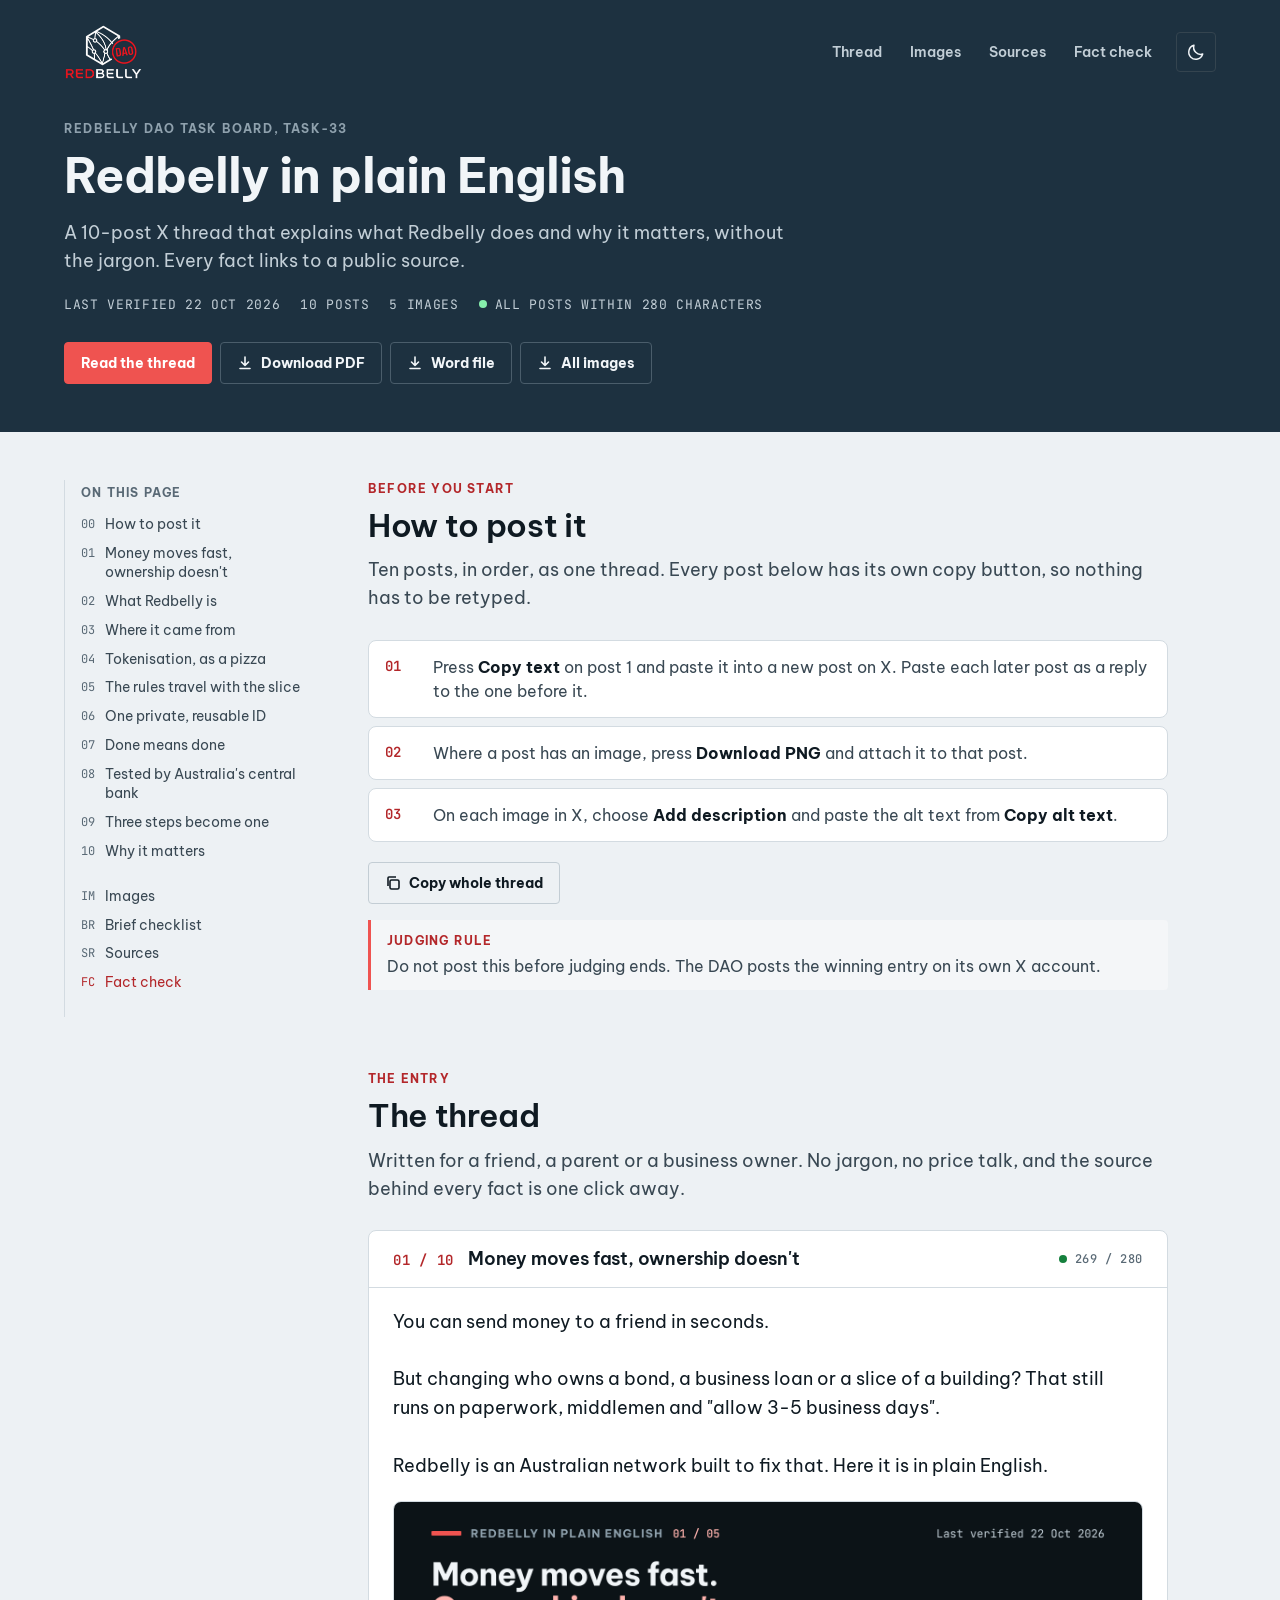
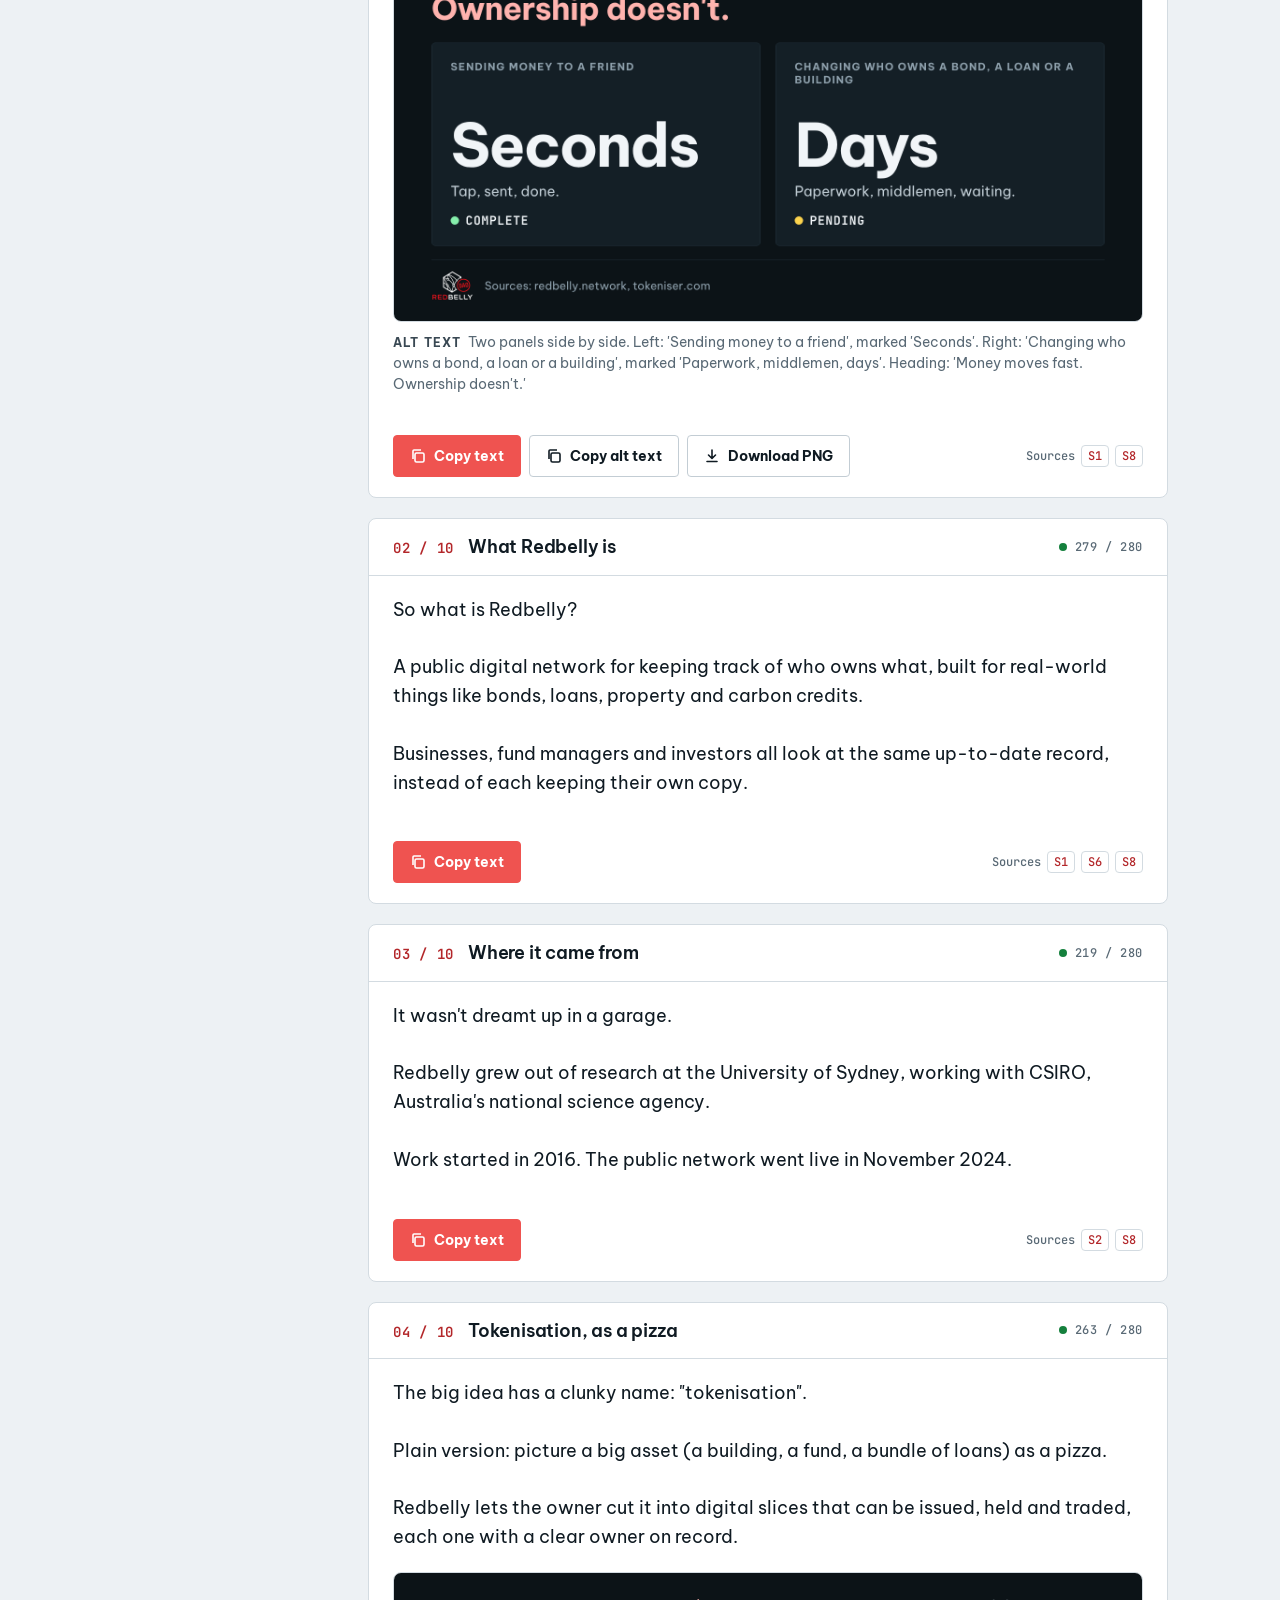
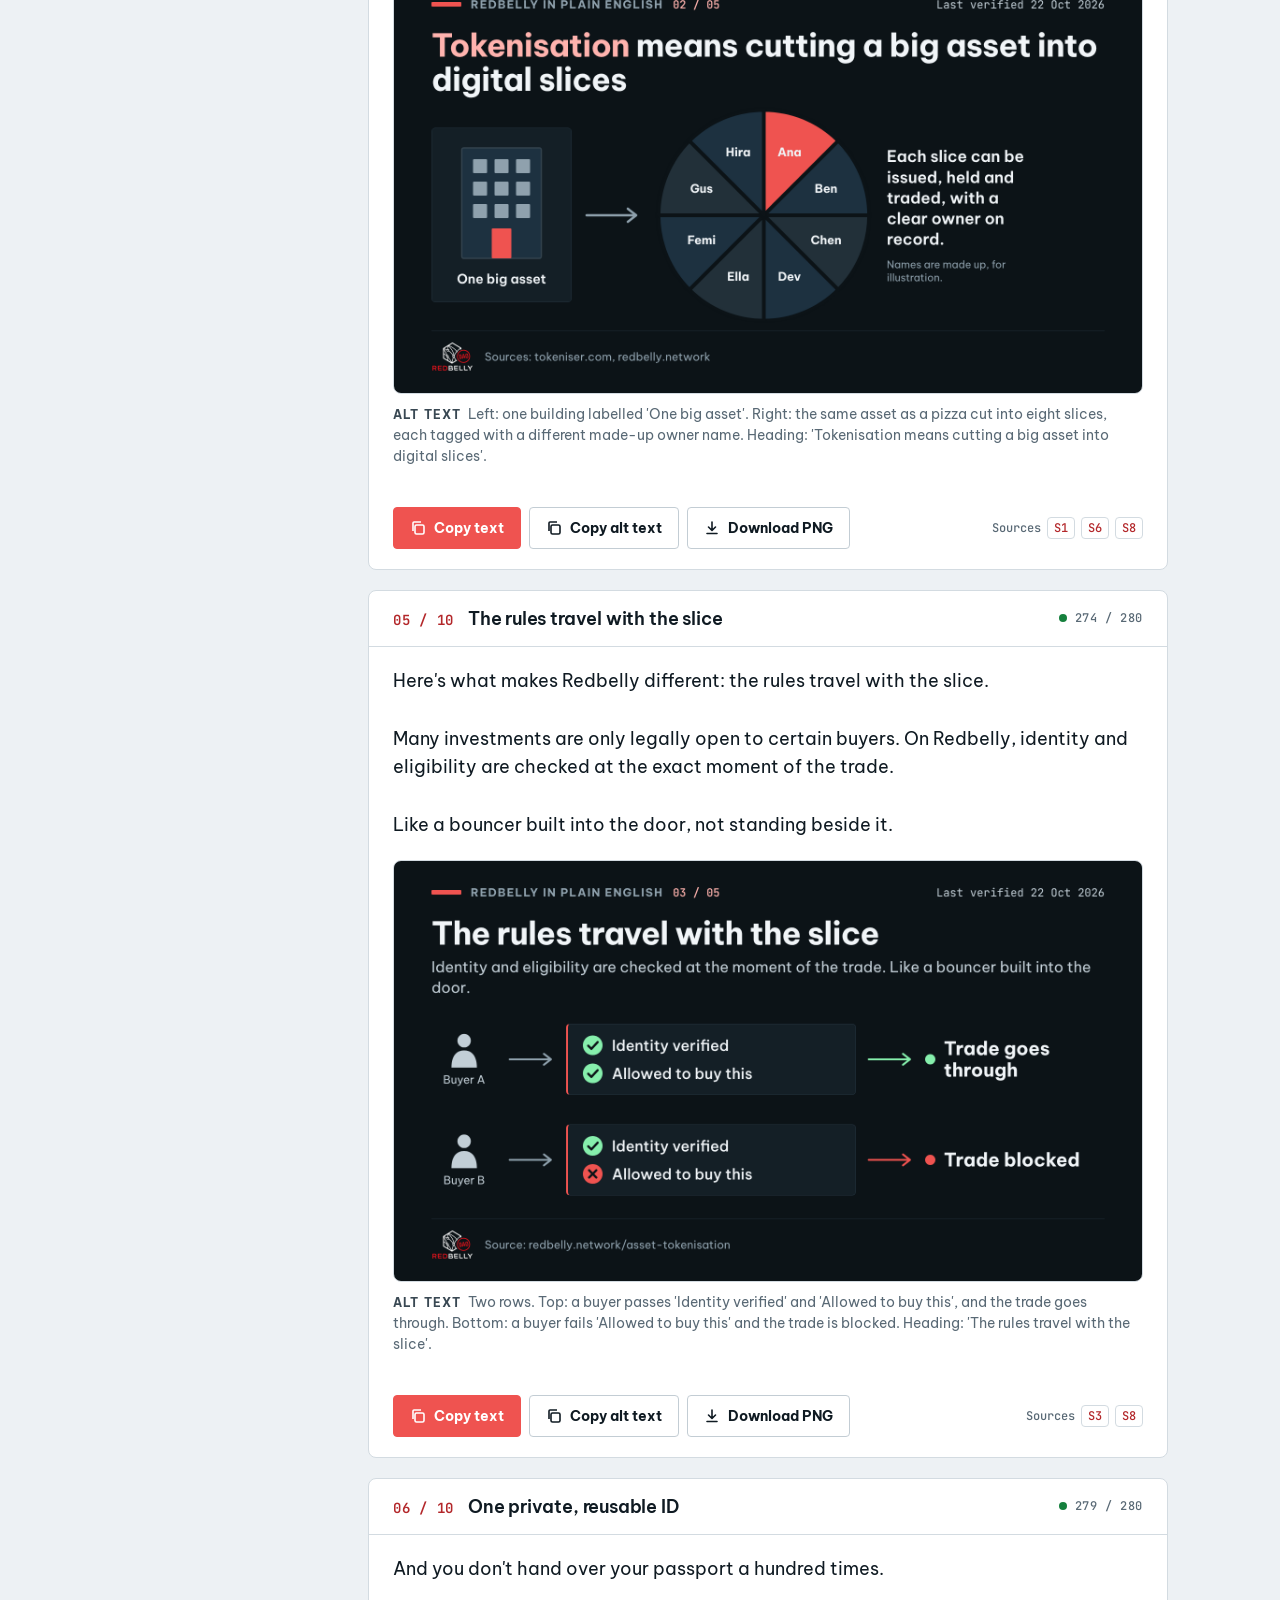
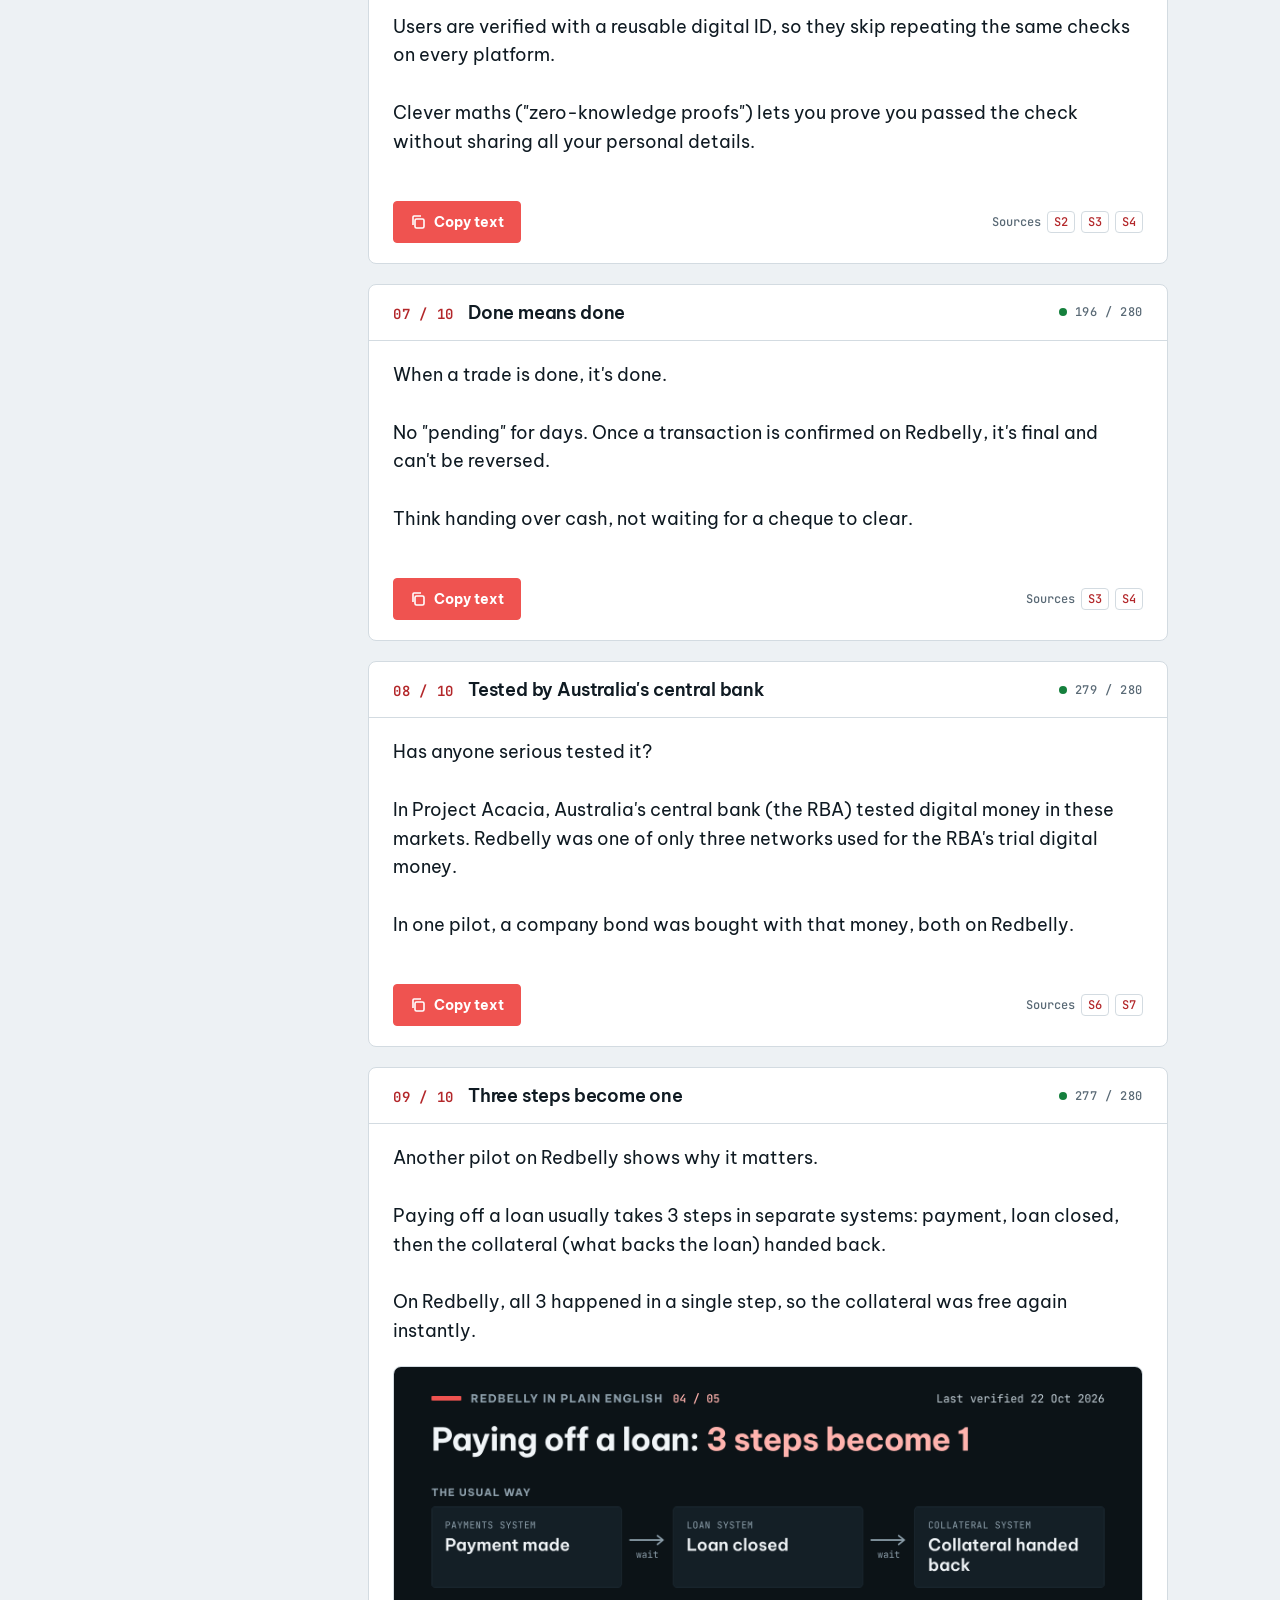
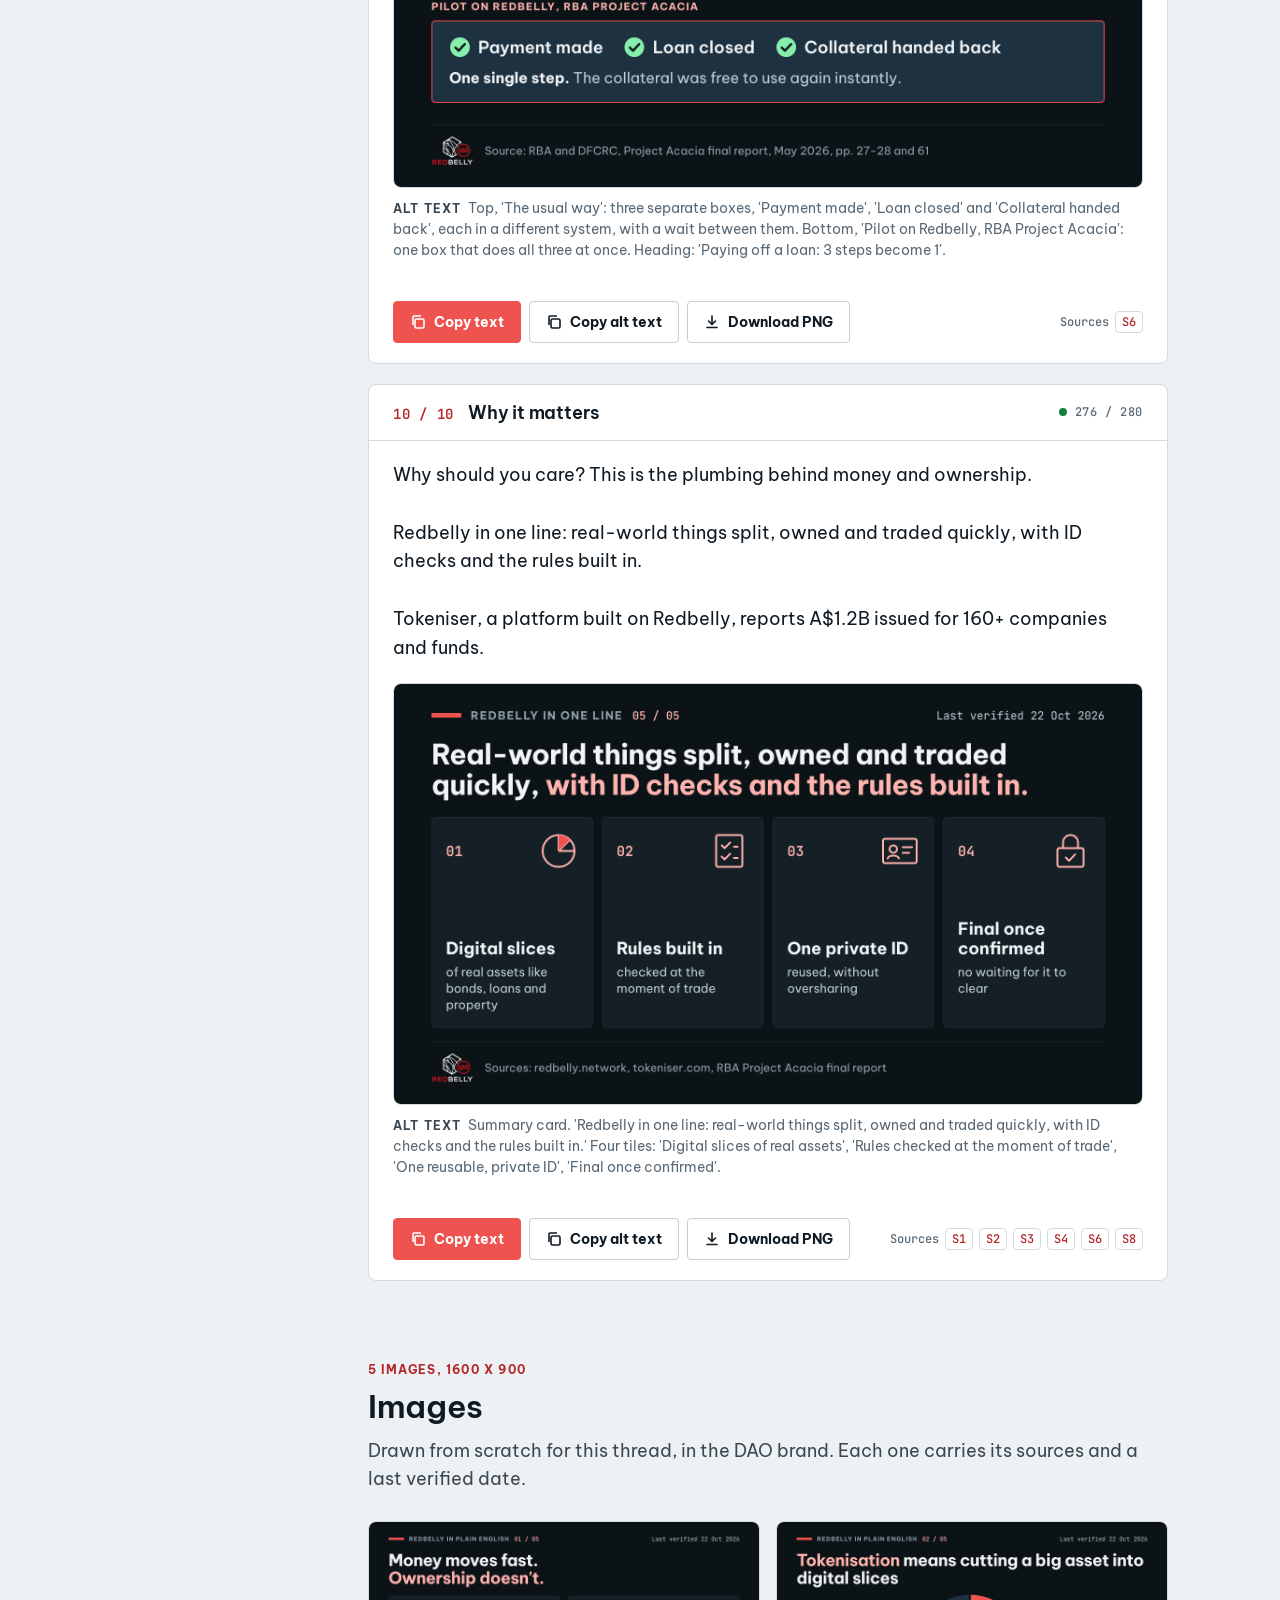
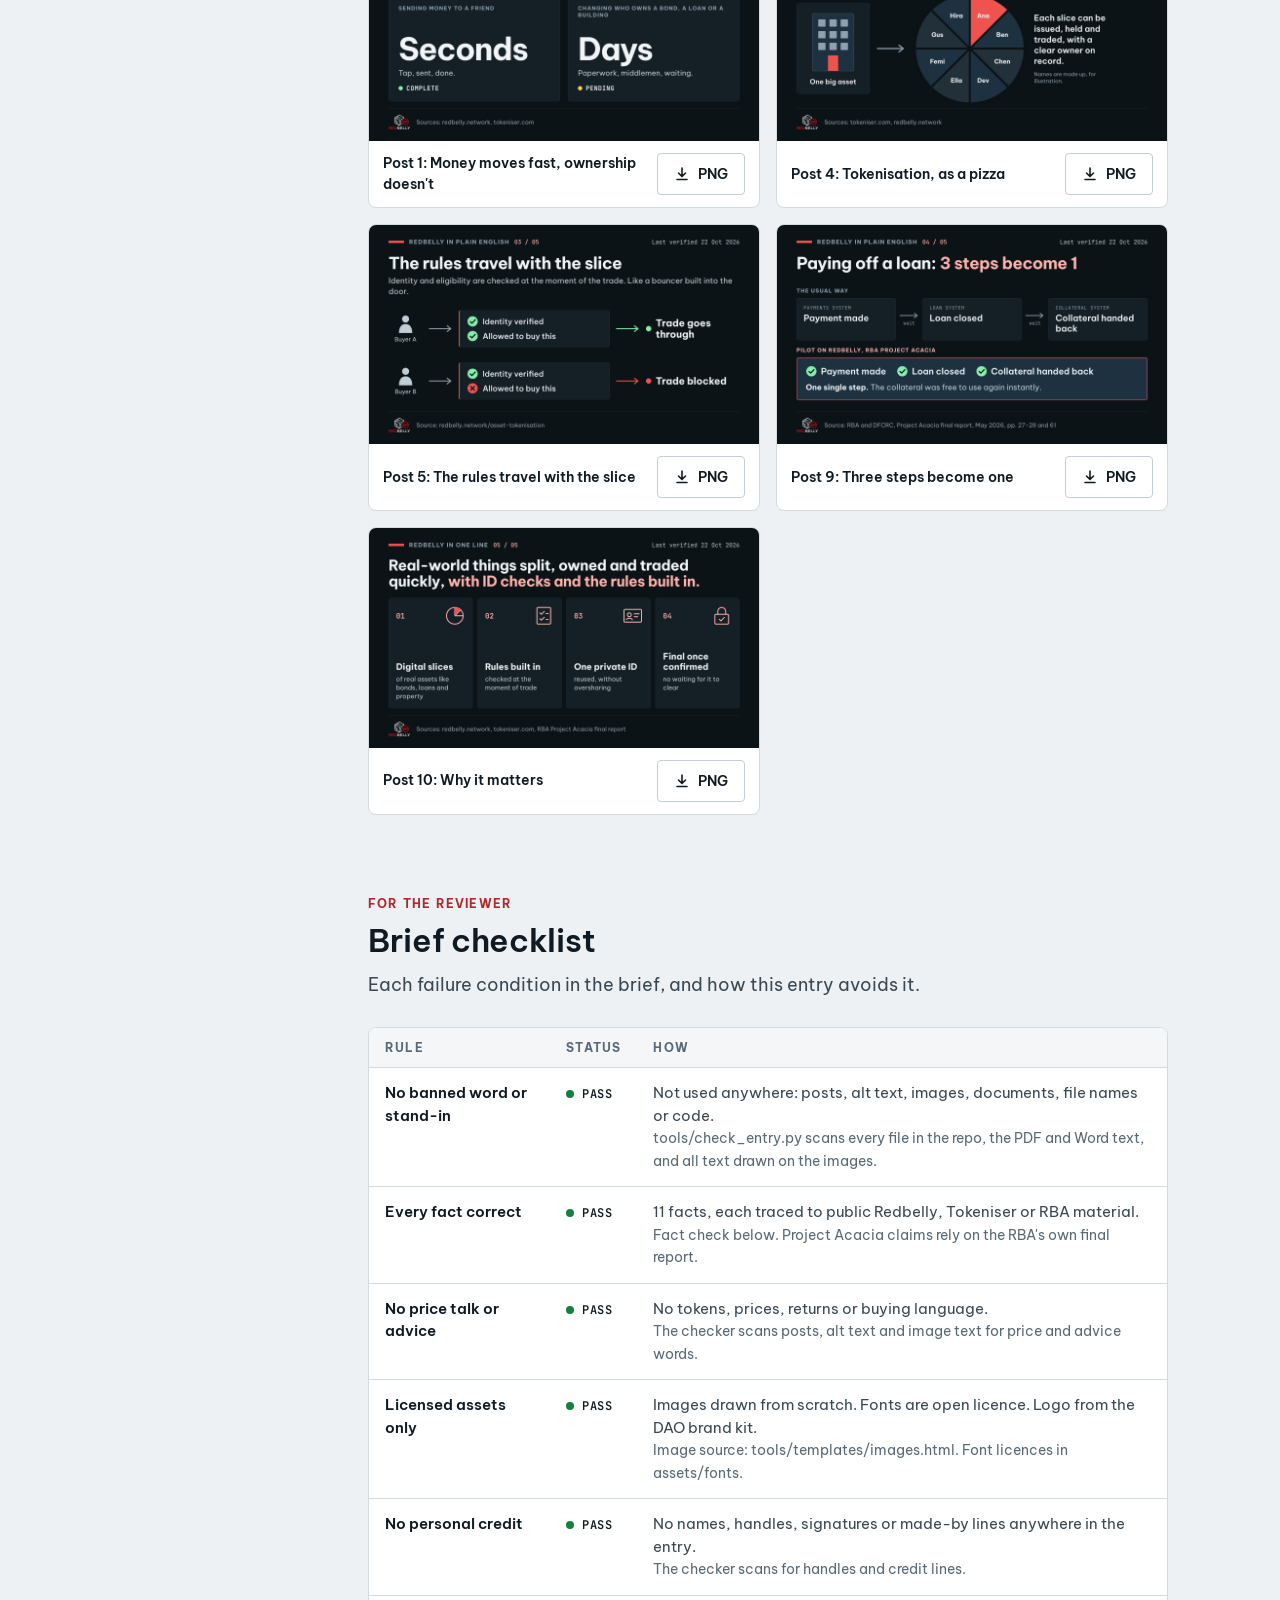
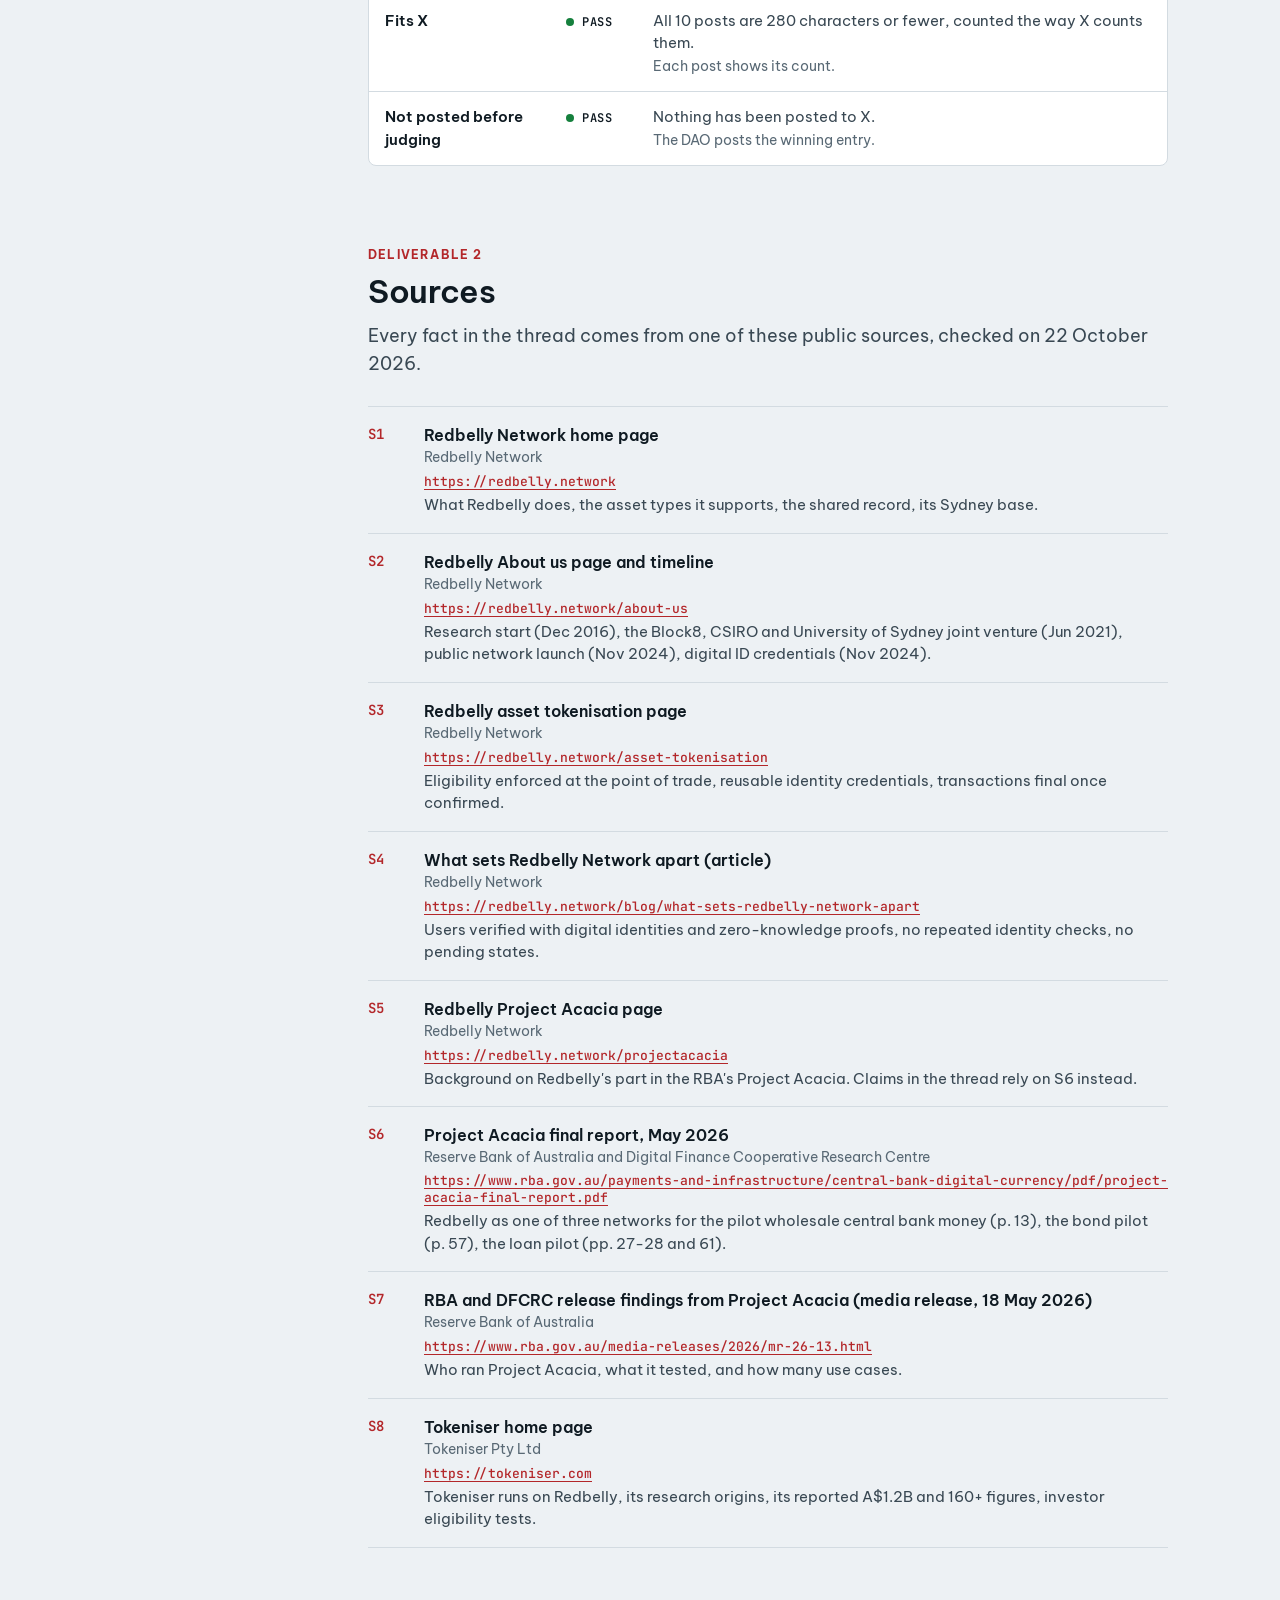
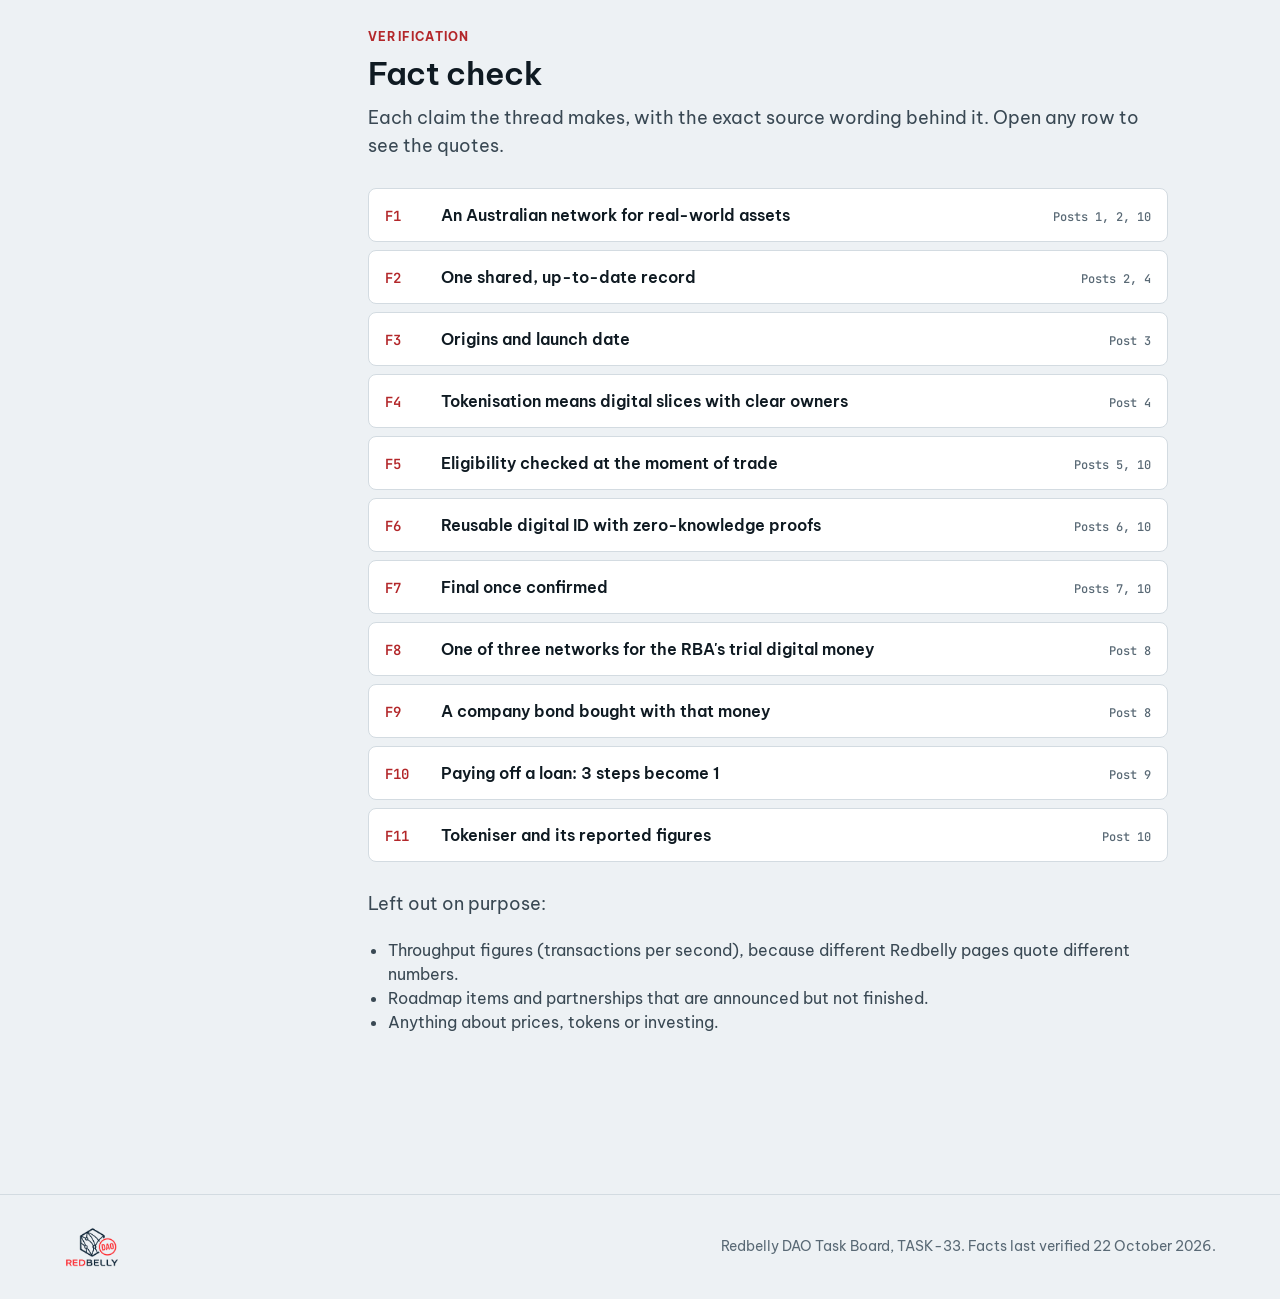
==== commit bacb3634: "Add icon theme switch and back to top button" ====
--- a/index.html
+++ b/index.html
@@ -24,7 +24,7 @@
         <a class="navlink" href="#images">Images</a>
         <a class="navlink" href="#sources">Sources</a>
         <a class="navlink" href="#facts">Fact check</a>
-        <button class="theme-btn" id="theme-btn" type="button">Light theme</button>
+        <button class="theme-btn" id="theme-btn" type="button" aria-label="Switch to light theme" title="Switch to light theme"><svg class="i-sun" viewBox="0 0 24 24" aria-hidden="true"><circle cx="12" cy="12" r="4.5"/><path d="M12 2v2.5M12 19.5V22M2 12h2.5M19.5 12H22M4.9 4.9l1.8 1.8M17.3 17.3l1.8 1.8M4.9 19.1l1.8-1.8M17.3 6.7l1.8-1.8"/></svg><svg class="i-moon" viewBox="0 0 24 24" aria-hidden="true"><path d="M20 14.5A8.5 8.5 0 0 1 9.5 4a8.5 8.5 0 1 0 10.5 10.5z"/></svg></button>
       </nav>
     </div>
     <p class="kicker caps" id="top">Redbelly DAO Task Board, TASK-33</p>
@@ -174,6 +174,7 @@
     <span>Redbelly DAO Task Board, TASK-33. Facts last verified 22 October 2026.</span>
   </div>
 </footer>
+<a class="to-top" id="to-top" href="#top" aria-label="Back to top" title="Back to top"><svg viewBox="0 0 24 24" aria-hidden="true"><path d="M12 19V5M5.5 11.5 12 5l6.5 6.5"/></svg></a>
 <div class="toast" id="toast" role="status" aria-live="polite"></div>
 <script type="application/json" id="thread-data">[{"text": "You can send money to a friend in seconds.\n\nBut changing who owns a bond, a business loan or a slice of a building? That still runs on paperwork, middlemen and \"allow 3-5 business days\".\n\nRedbelly is an Australian network built to fix that. Here it is in plain English.", "alt": "Two panels side by side. Left: 'Sending money to a friend', marked 'Seconds'. Right: 'Changing who owns a bond, a loan or a building', marked 'Paperwork, middlemen, days'. Heading: 'Money moves fast. Ownership doesn't.'"}, {"text": "So what is Redbelly?\n\nA public digital network for keeping track of who owns what, built for real-world things like bonds, loans, property and carbon credits.\n\nBusinesses, fund managers and investors all look at the same up-to-date record, instead of each keeping their own copy.", "alt": ""}, {"text": "It wasn't dreamt up in a garage.\n\nRedbelly grew out of research at the University of Sydney, working with CSIRO, Australia's national science agency.\n\nWork started in 2016. The public network went live in November 2024.", "alt": ""}, {"text": "The big idea has a clunky name: \"tokenisation\".\n\nPlain version: picture a big asset (a building, a fund, a bundle of loans) as a pizza.\n\nRedbelly lets the owner cut it into digital slices that can be issued, held and traded, each one with a clear owner on record.", "alt": "Left: one building labelled 'One big asset'. Right: the same asset as a pizza cut into eight slices, each tagged with a different made-up owner name. Heading: 'Tokenisation means cutting a big asset into digital slices'."}, {"text": "Here's what makes Redbelly different: the rules travel with the slice.\n\nMany investments are only legally open to certain buyers. On Redbelly, identity and eligibility are checked at the exact moment of the trade.\n\nLike a bouncer built into the door, not standing beside it.", "alt": "Two rows. Top: a buyer passes 'Identity verified' and 'Allowed to buy this', and the trade goes through. Bottom: a buyer fails 'Allowed to buy this' and the trade is blocked. Heading: 'The rules travel with the slice'."}, {"text": "And you don't hand over your passport a hundred times.\n\nUsers are verified with a reusable digital ID, so they skip repeating the same checks on every platform.\n\nClever maths (\"zero-knowledge proofs\") lets you prove you passed the check without sharing all your personal details.", "alt": ""}, {"text": "When a trade is done, it's done.\n\nNo \"pending\" for days. Once a transaction is confirmed on Redbelly, it's final and can't be reversed.\n\nThink handing over cash, not waiting for a cheque to clear.", "alt": ""}, {"text": "Has anyone serious tested it?\n\nIn Project Acacia, Australia's central bank (the RBA) tested digital money in these markets. Redbelly was one of only three networks used for the RBA's trial digital money.\n\nIn one pilot, a company bond was bought with that money, both on Redbelly.", "alt": ""}, {"text": "Another pilot on Redbelly shows why it matters.\n\nPaying off a loan usually takes 3 steps in separate systems: payment, loan closed, then the collateral (what backs the loan) handed back.\n\nOn Redbelly, all 3 happened in a single step, so the collateral was free again instantly.", "alt": "Top, 'The usual way': three separate boxes, 'Payment made', 'Loan closed' and 'Collateral handed back', each in a different system, with a wait between them. Bottom, 'Pilot on Redbelly, RBA Project Acacia': one box that does all three at once. Heading: 'Paying off a loan: 3 steps become 1'."}, {"text": "Why should you care? This is the plumbing behind money and ownership.\n\nRedbelly in one line: real-world things split, owned and traded quickly, with ID checks and the rules built in.\n\nTokeniser, a platform built on Redbelly, reports A$1.2B issued for 160+ companies and funds.", "alt": "Summary card. 'Redbelly in one line: real-world things split, owned and traded quickly, with ID checks and the rules built in.' Four tiles: 'Digital slices of real assets', 'Rules checked at the moment of trade', 'One reusable, private ID', 'Final once confirmed'."}]</script>
 <script src="assets/site.js"></script>
--- a/assets/site.css
+++ b/assets/site.css
@@ -78,8 +78,17 @@
 .topbar nav { display: flex; align-items: center; gap: 4px; flex-wrap: wrap; justify-content: flex-end; }
 .topbar nav a { color: #c2ced6; text-decoration: none; font-weight: 600; font-size: 14px; padding: 8px 12px; border-radius: 4px; white-space: nowrap; }
 .topbar nav a:hover { color: #ffb3ae; background: rgba(12, 19, 23, 0.35); }
-.theme-btn { font: 600 14px var(--sans); color: #f1f5f8; background: transparent; border: 1px solid #34444f; border-radius: 4px; padding: 7px 12px; cursor: pointer; white-space: nowrap; margin-left: 8px; }
+.theme-btn { display: inline-flex; align-items: center; justify-content: center; width: 40px; height: 40px; color: #f1f5f8; background: transparent; border: 1px solid #34444f; border-radius: 4px; cursor: pointer; margin-left: 8px; padding: 0; }
 .theme-btn:hover { border-color: #ffb3ae; color: #ffb3ae; }
+.theme-btn svg { width: 20px; height: 20px; fill: none; stroke: currentColor; stroke-width: 1.8; stroke-linecap: round; stroke-linejoin: round; }
+.theme-btn .i-moon { display: none; }
+.theme-btn.is-light .i-sun { display: none; }
+.theme-btn.is-light .i-moon { display: block; }
+.to-top { position: fixed; right: 24px; bottom: 24px; width: 48px; height: 48px; display: flex; align-items: center; justify-content: center; background: var(--brand); color: #fff; border-radius: 4px; text-decoration: none; opacity: 0; transform: translateY(12px); pointer-events: none; transition: opacity 150ms, transform 150ms, background-color 150ms; z-index: 5; }
+.to-top.show { opacity: 1; transform: translateY(0); pointer-events: auto; }
+.to-top:hover { background: var(--brand-hover); color: #fff; }
+.to-top svg { width: 22px; height: 22px; fill: none; stroke: currentColor; stroke-width: 2.2; stroke-linecap: round; stroke-linejoin: round; }
+@media (max-width: 680px) { .to-top { right: 16px; bottom: 16px; width: 44px; height: 44px; } }
 .hero .kicker { color: #8fa1ad; margin: 0 0 12px; }
 .hero h1 { font-size: 48px; line-height: 1.1; font-weight: 700; letter-spacing: -0.02em; margin: 0 0 16px; max-width: 18ch; }
 .hero .lead { font-size: 18px; line-height: 1.55; color: #c2ced6; max-width: 62ch; margin: 0 0 20px; }
